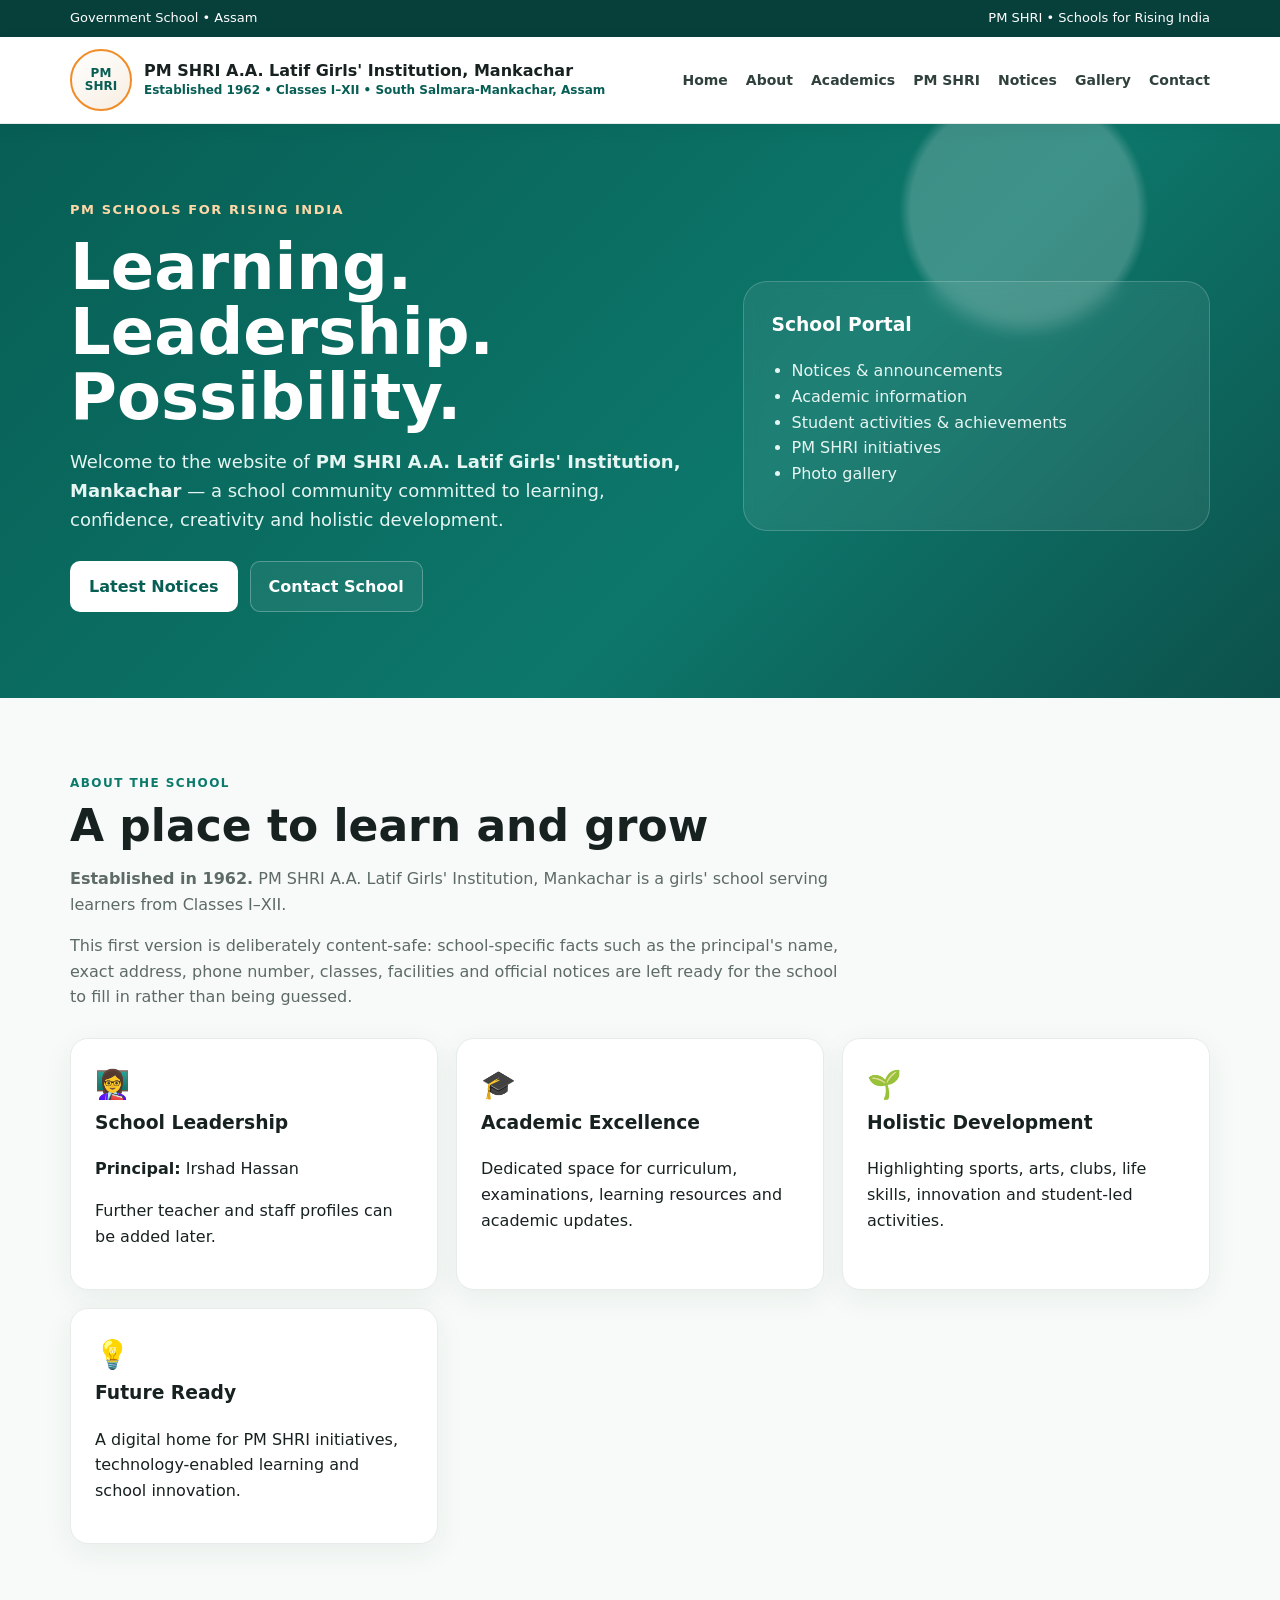
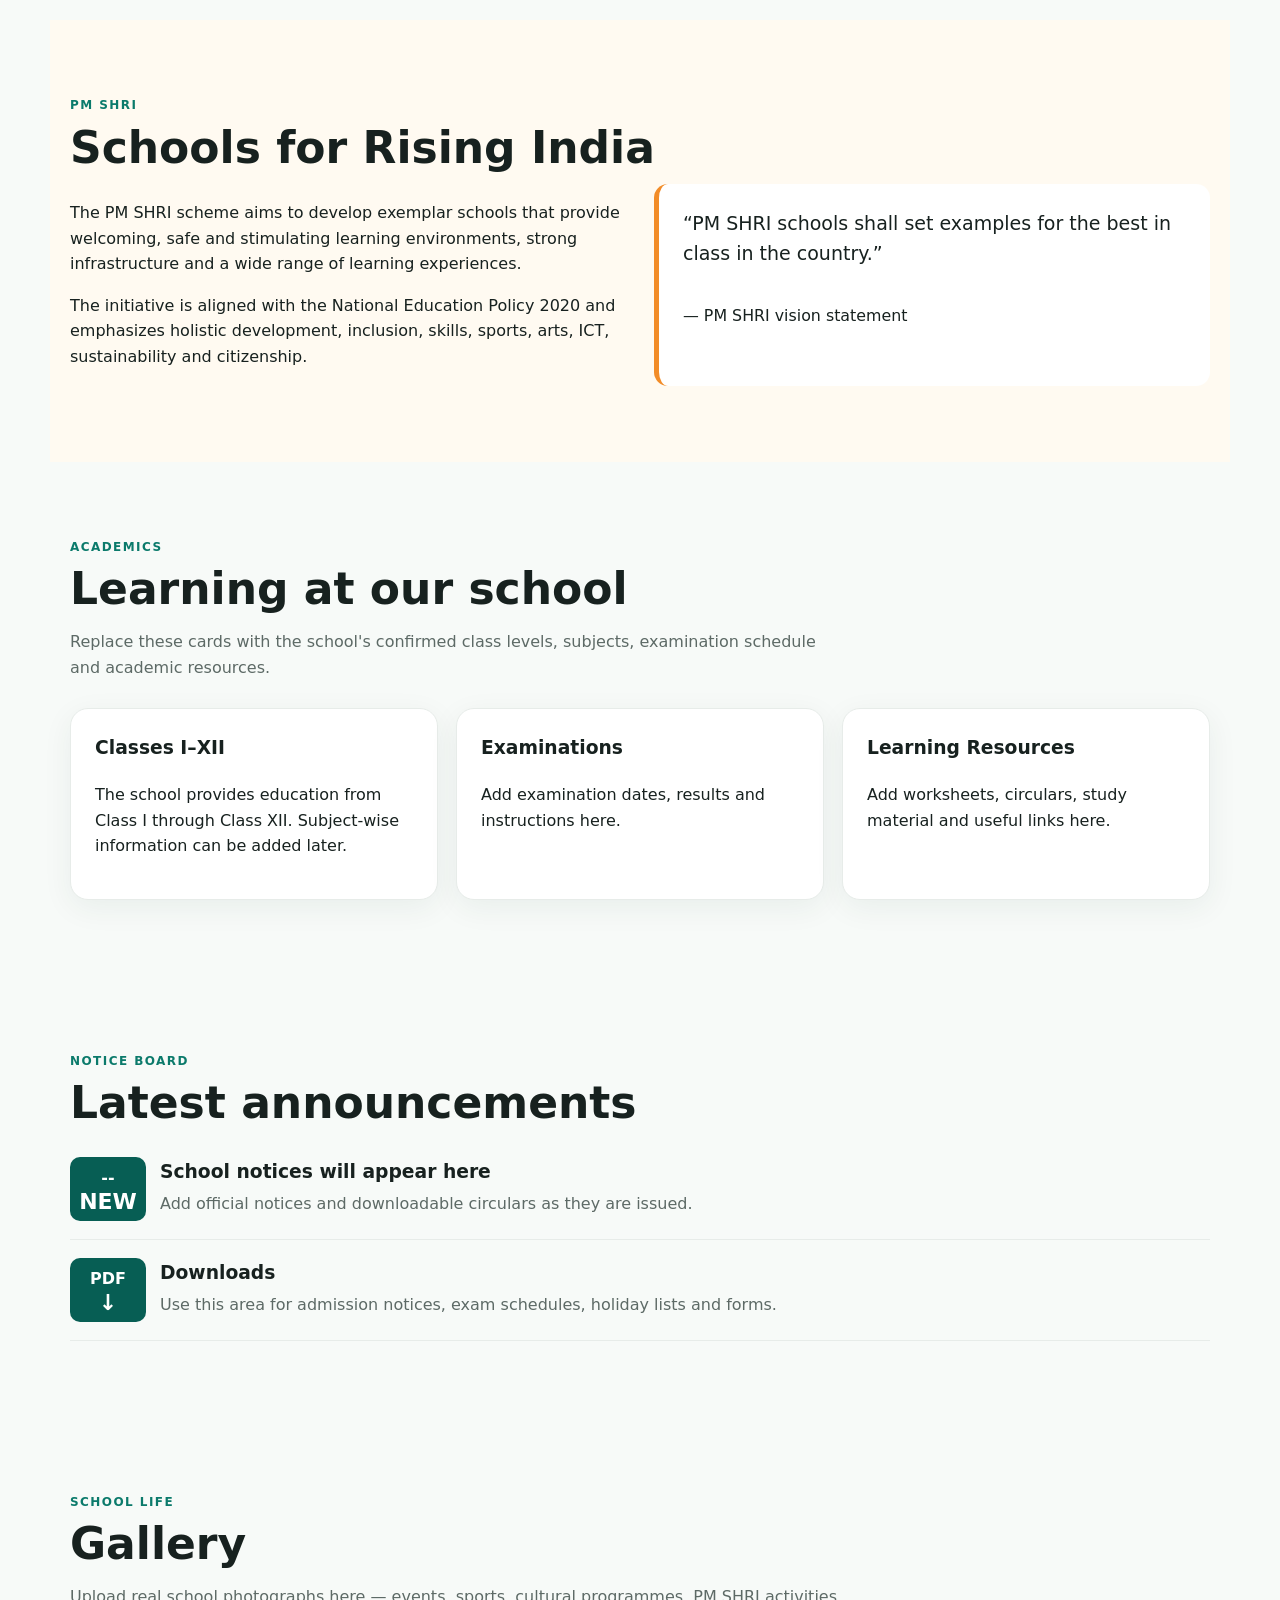
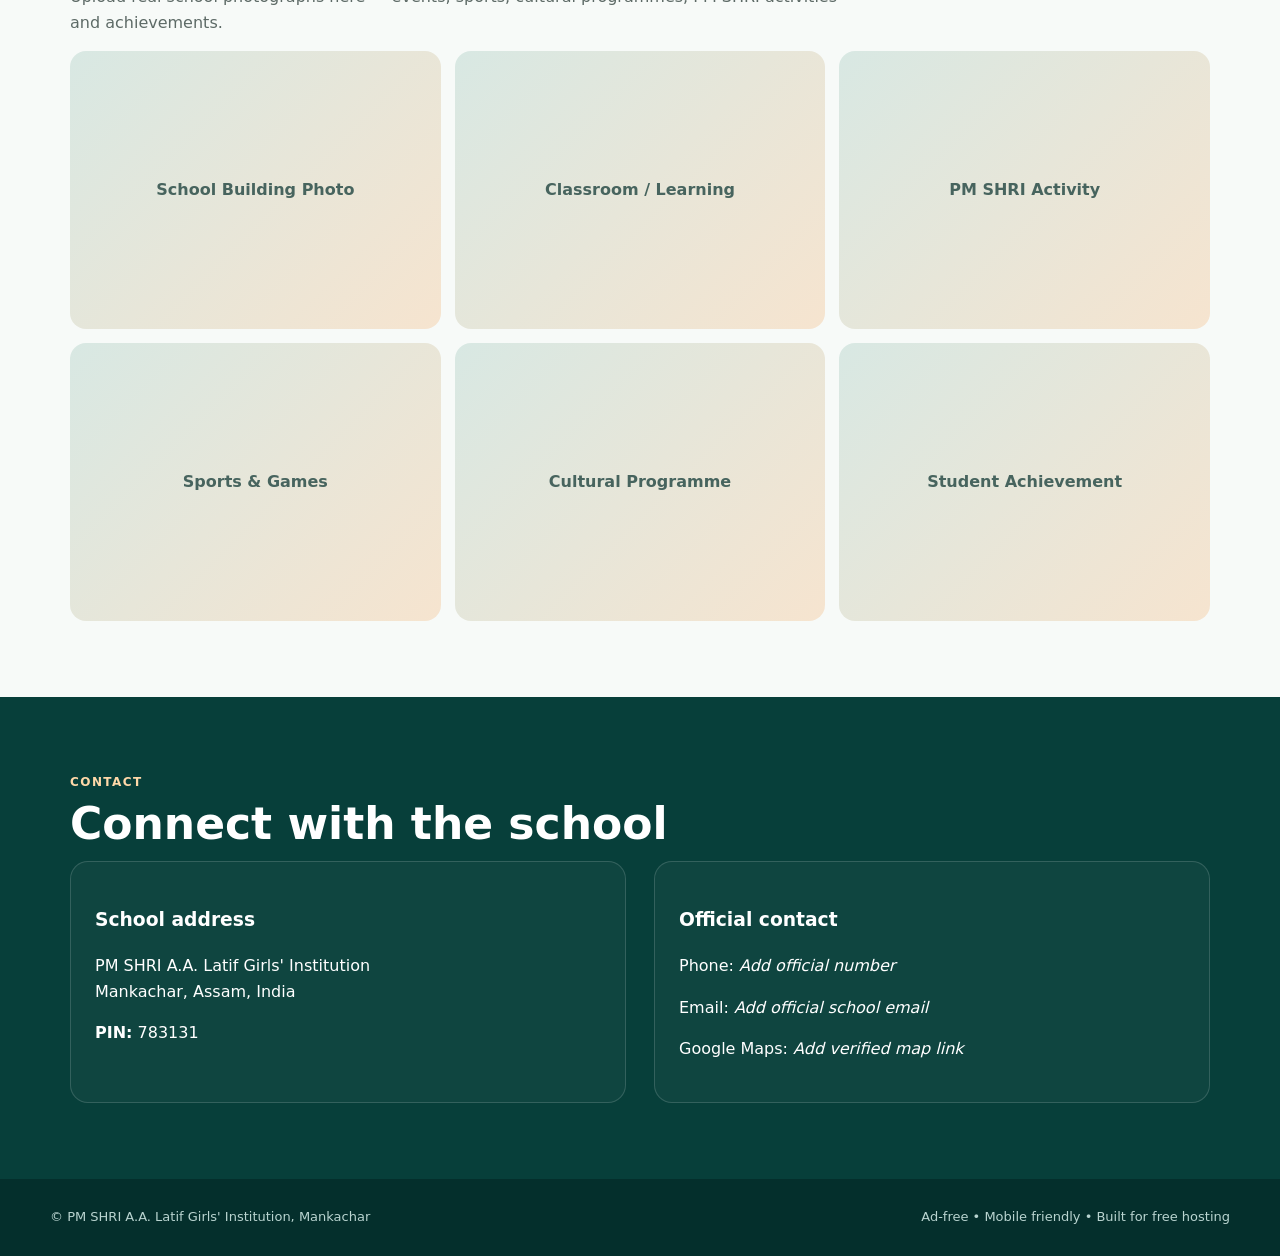
==== index.html @ 4c13cbf2 "Add files via upload" ====
<!doctype html>
<html lang="en">
<head>
<meta charset="utf-8">
<meta name="viewport" content="width=device-width,initial-scale=1">
<meta name="theme-color" content="#0b5e55">
<title>PM SHRI A.A. Latif Girls' Institution, Mankachar</title>
<meta name="description" content="Official school website of PM SHRI A.A. Latif Girls' Institution, Mankachar, Assam.">
<style>
:root{--green:#075e54;--green2:#0b7a6b;--saffron:#f28c28;--cream:#fffaf1;--ink:#17211f;--muted:#5d6a66;--white:#fff;--line:#e7ece9}
*{box-sizing:border-box}html{scroll-behavior:smooth}body{margin:0;font-family:Inter,system-ui,-apple-system,Segoe UI,Roboto,Arial,sans-serif;color:var(--ink);background:#f7faf8;line-height:1.6}
a{color:inherit;text-decoration:none}.top{background:#073f3a;color:#fff;font-size:13px}.topin{max-width:1180px;margin:auto;padding:8px 20px;display:flex;justify-content:space-between;gap:12px;flex-wrap:wrap}
header{background:#fff;position:sticky;top:0;z-index:20;border-bottom:1px solid var(--line);box-shadow:0 4px 18px #0000000a}
.nav{max-width:1180px;margin:auto;padding:12px 20px;display:flex;align-items:center;justify-content:space-between;gap:18px}
.brand{display:flex;align-items:center;gap:12px}.pm{width:62px;height:62px;border-radius:50%;display:grid;place-items:center;background:linear-gradient(145deg,#fff,#f7eee2);border:2px solid var(--saffron);color:var(--green);font-weight:900;font-size:12px;line-height:1.05;text-align:center}.name{font-weight:800;line-height:1.15}.name small{display:block;color:var(--green);font-size:12px;margin-top:4px}
nav{display:flex;gap:18px;font-size:14px;font-weight:700;color:#30413d}nav a:hover{color:var(--green)}
.menu{display:none;border:0;background:none;font-size:25px}
.hero{background:radial-gradient(circle at 80% 15%,#ffffff33 0 10%,transparent 11%),linear-gradient(135deg,#075e54,#0d776b 60%,#0c514b);color:#fff;overflow:hidden}
.hero .inner{max-width:1180px;margin:auto;padding:76px 20px 86px;display:grid;grid-template-columns:1.15fr .85fr;gap:40px;align-items:center}
.kicker{letter-spacing:.12em;text-transform:uppercase;font-size:13px;font-weight:800;color:#ffd8a8}.hero h1{font-size:clamp(38px,5vw,68px);line-height:1.02;margin:14px 0}.hero p{font-size:18px;color:#e5f5f1;max-width:700px}.buttons{display:flex;gap:12px;flex-wrap:wrap;margin-top:26px}.btn{padding:12px 18px;border-radius:10px;font-weight:800;border:1px solid #ffffff44}.primary{background:#fff;color:var(--green)}.secondary{color:#fff;background:#ffffff10}
.hero-card{background:#ffffff12;border:1px solid #ffffff2e;border-radius:24px;padding:28px;backdrop-filter:blur(8px)}.hero-card h3{margin-top:0}.hero-card ul{padding-left:20px;color:#e7f5f2}
.section{max-width:1180px;margin:auto;padding:76px 20px}.eyebrow{color:var(--green2);font-weight:900;text-transform:uppercase;letter-spacing:.12em;font-size:12px}.section h2{font-size:clamp(30px,4vw,44px);line-height:1.1;margin:8px 0 12px}.lead{color:var(--muted);max-width:780px}
.cards{display:grid;grid-template-columns:repeat(3,1fr);gap:18px;margin-top:28px}.card{background:#fff;border:1px solid var(--line);border-radius:18px;padding:24px;box-shadow:0 8px 30px #163c3510}.card h3{margin-top:0}.icon{font-size:28px}
.pmshri{background:var(--cream)}.split{display:grid;grid-template-columns:1fr 1fr;gap:28px;align-items:stretch}.quote{background:#fff;border-left:5px solid var(--saffron);padding:24px;border-radius:14px;font-size:19px}
.notice{display:flex;gap:14px;align-items:flex-start;padding:18px 0;border-bottom:1px solid var(--line)}.date{min-width:76px;text-align:center;background:var(--green);color:#fff;border-radius:10px;padding:8px;font-weight:800}.date b{display:block;font-size:22px;line-height:1}.notice h3{margin:0 0 4px}.notice p{margin:0;color:var(--muted)}
.gallery{display:grid;grid-template-columns:repeat(3,1fr);gap:14px}.photo{aspect-ratio:4/3;border-radius:16px;background:linear-gradient(135deg,#d8e8e3,#f6e4cf);display:grid;place-items:center;color:#47645e;font-weight:800;text-align:center;padding:20px}
.contact{background:#073f3a;color:#fff}.contact .lead{color:#d8ebe7}.contact-grid{display:grid;grid-template-columns:1fr 1fr;gap:28px}.contact-card{border:1px solid #ffffff26;background:#ffffff09;border-radius:18px;padding:24px}
footer{background:#042f2c;color:#b9d4d0;padding:28px 20px;font-size:13px}.foot{max-width:1180px;margin:auto;display:flex;justify-content:space-between;gap:15px;flex-wrap:wrap}
@media(max-width:850px){nav{display:none}.menu{display:block}.hero .inner,.split,.contact-grid{grid-template-columns:1fr}.cards,.gallery{grid-template-columns:1fr 1fr}.hero .inner{padding-top:55px}}
@media(max-width:520px){.cards,.gallery{grid-template-columns:1fr}.name{font-size:14px}.name small{font-size:10px}.pm{width:52px;height:52px}.topin{font-size:11px}}
</style>
</head>
<body>
<div class="top"><div class="topin"><span>Government School • Assam</span><span>PM SHRI • Schools for Rising India</span></div></div>
<header><div class="nav">
  <a class="brand" href="#home">
    <div class="pm" aria-label="PM SHRI">PM<br>SHRI</div>
    <div class="name">PM SHRI A.A. Latif Girls' Institution, Mankachar<small>Established 1962 • Classes I–XII • South Salmara-Mankachar, Assam</small></div>
  </a>
  <button class="menu" onclick="toggleNav()" aria-label="Menu">☰</button>
  <nav id="nav"><a href="#home">Home</a><a href="#about">About</a><a href="#academics">Academics</a><a href="#pmshri">PM SHRI</a><a href="#notices">Notices</a><a href="#gallery">Gallery</a><a href="#contact">Contact</a></nav>
</div></header>

<main id="home">
<section class="hero"><div class="inner">
  <div>
    <div class="kicker">PM SCHOOLS FOR RISING INDIA</div>
    <h1>Learning. Leadership. Possibility.</h1>
    <p>Welcome to the website of <strong>PM SHRI A.A. Latif Girls' Institution, Mankachar</strong> — a school community committed to learning, confidence, creativity and holistic development.</p>
    <div class="buttons"><a class="btn primary" href="#notices">Latest Notices</a><a class="btn secondary" href="#contact">Contact School</a></div>
  </div>
  <aside class="hero-card"><h3>School Portal</h3><ul><li>Notices & announcements</li><li>Academic information</li><li>Student activities & achievements</li><li>PM SHRI initiatives</li><li>Photo gallery</li></ul></aside>
</div></section>

<section class="section" id="about">
  <div class="eyebrow">About the school</div><h2>A place to learn and grow</h2>
  <p class="lead"><strong>Established in 1962.</strong> PM SHRI A.A. Latif Girls' Institution, Mankachar is a girls' school serving learners from Classes I–XII.</p><p class="lead">This first version is deliberately content-safe: school-specific facts such as the principal's name, exact address, phone number, classes, facilities and official notices are left ready for the school to fill in rather than being guessed.</p>
  <div class="cards">
    <article class="card"><div class="icon">👩‍🏫</div><h3>School Leadership</h3><p><strong>Principal:</strong> Irshad Hassan</p><p>Further teacher and staff profiles can be added later.</p></article>
    <article class="card"><div class="icon">🎓</div><h3>Academic Excellence</h3><p>Dedicated space for curriculum, examinations, learning resources and academic updates.</p></article>
    <article class="card"><div class="icon">🌱</div><h3>Holistic Development</h3><p>Highlighting sports, arts, clubs, life skills, innovation and student-led activities.</p></article>
    <article class="card"><div class="icon">💡</div><h3>Future Ready</h3><p>A digital home for PM SHRI initiatives, technology-enabled learning and school innovation.</p></article>
  </div>
</section>

<section class="section pmshri" id="pmshri">
  <div class="eyebrow">PM SHRI</div><h2>Schools for Rising India</h2>
  <div class="split">
    <div>
      <p>The PM SHRI scheme aims to develop exemplar schools that provide welcoming, safe and stimulating learning environments, strong infrastructure and a wide range of learning experiences.</p>
      <p>The initiative is aligned with the National Education Policy 2020 and emphasizes holistic development, inclusion, skills, sports, arts, ICT, sustainability and citizenship.</p>
    </div>
    <div class="quote">“PM SHRI schools shall set examples for the best in class in the country.”<br><br><small>— PM SHRI vision statement</small></div>
  </div>
</section>

<section class="section" id="academics">
  <div class="eyebrow">Academics</div><h2>Learning at our school</h2>
  <p class="lead">Replace these cards with the school's confirmed class levels, subjects, examination schedule and academic resources.</p>
  <div class="cards">
    <article class="card"><h3>Classes I–XII</h3><p>The school provides education from Class I through Class XII. Subject-wise information can be added later.</p></article>
    <article class="card"><h3>Examinations</h3><p>Add examination dates, results and instructions here.</p></article>
    <article class="card"><h3>Learning Resources</h3><p>Add worksheets, circulars, study material and useful links here.</p></article>
  </div>
</section>

<section class="section" id="notices">
  <div class="eyebrow">Notice board</div><h2>Latest announcements</h2>
  <div class="notice"><div class="date">--<b>NEW</b></div><div><h3>School notices will appear here</h3><p>Add official notices and downloadable circulars as they are issued.</p></div></div>
  <div class="notice"><div class="date">PDF<b>↓</b></div><div><h3>Downloads</h3><p>Use this area for admission notices, exam schedules, holiday lists and forms.</p></div></div>
</section>

<section class="section" id="gallery">
  <div class="eyebrow">School life</div><h2>Gallery</h2>
  <p class="lead">Upload real school photographs here — events, sports, cultural programmes, PM SHRI activities and achievements.</p>
  <div class="gallery"><div class="photo">School Building Photo</div><div class="photo">Classroom / Learning</div><div class="photo">PM SHRI Activity</div><div class="photo">Sports & Games</div><div class="photo">Cultural Programme</div><div class="photo">Student Achievement</div></div>
</section>

<section class="contact" id="contact"><div class="section">
  <div class="eyebrow" style="color:#ffd8a8">Contact</div><h2>Connect with the school</h2>
  <div class="contact-grid">
    <div class="contact-card"><h3>School address</h3><p>PM SHRI A.A. Latif Girls' Institution<br>Mankachar, Assam, India</p><p><strong>PIN:</strong> 783131</p></div>
    <div class="contact-card"><h3>Official contact</h3><p>Phone: <em>Add official number</em></p><p>Email: <em>Add official school email</em></p><p>Google Maps: <em>Add verified map link</em></p></div>
  </div>
</div></section>
</main>

<footer><div class="foot"><span>© PM SHRI A.A. Latif Girls' Institution, Mankachar</span><span>Ad-free • Mobile friendly • Built for free hosting</span></div></footer>
<script>
function toggleNav(){const n=document.getElementById('nav');n.style.display=n.style.display==='flex'?'none':'flex';n.style.flexDirection='column';n.style.position='absolute';n.style.right='20px';n.style.top='78px';n.style.background='#fff';n.style.padding='16px';n.style.borderRadius='12px';n.style.boxShadow='0 12px 30px #0002'}
</script>
</body></html>
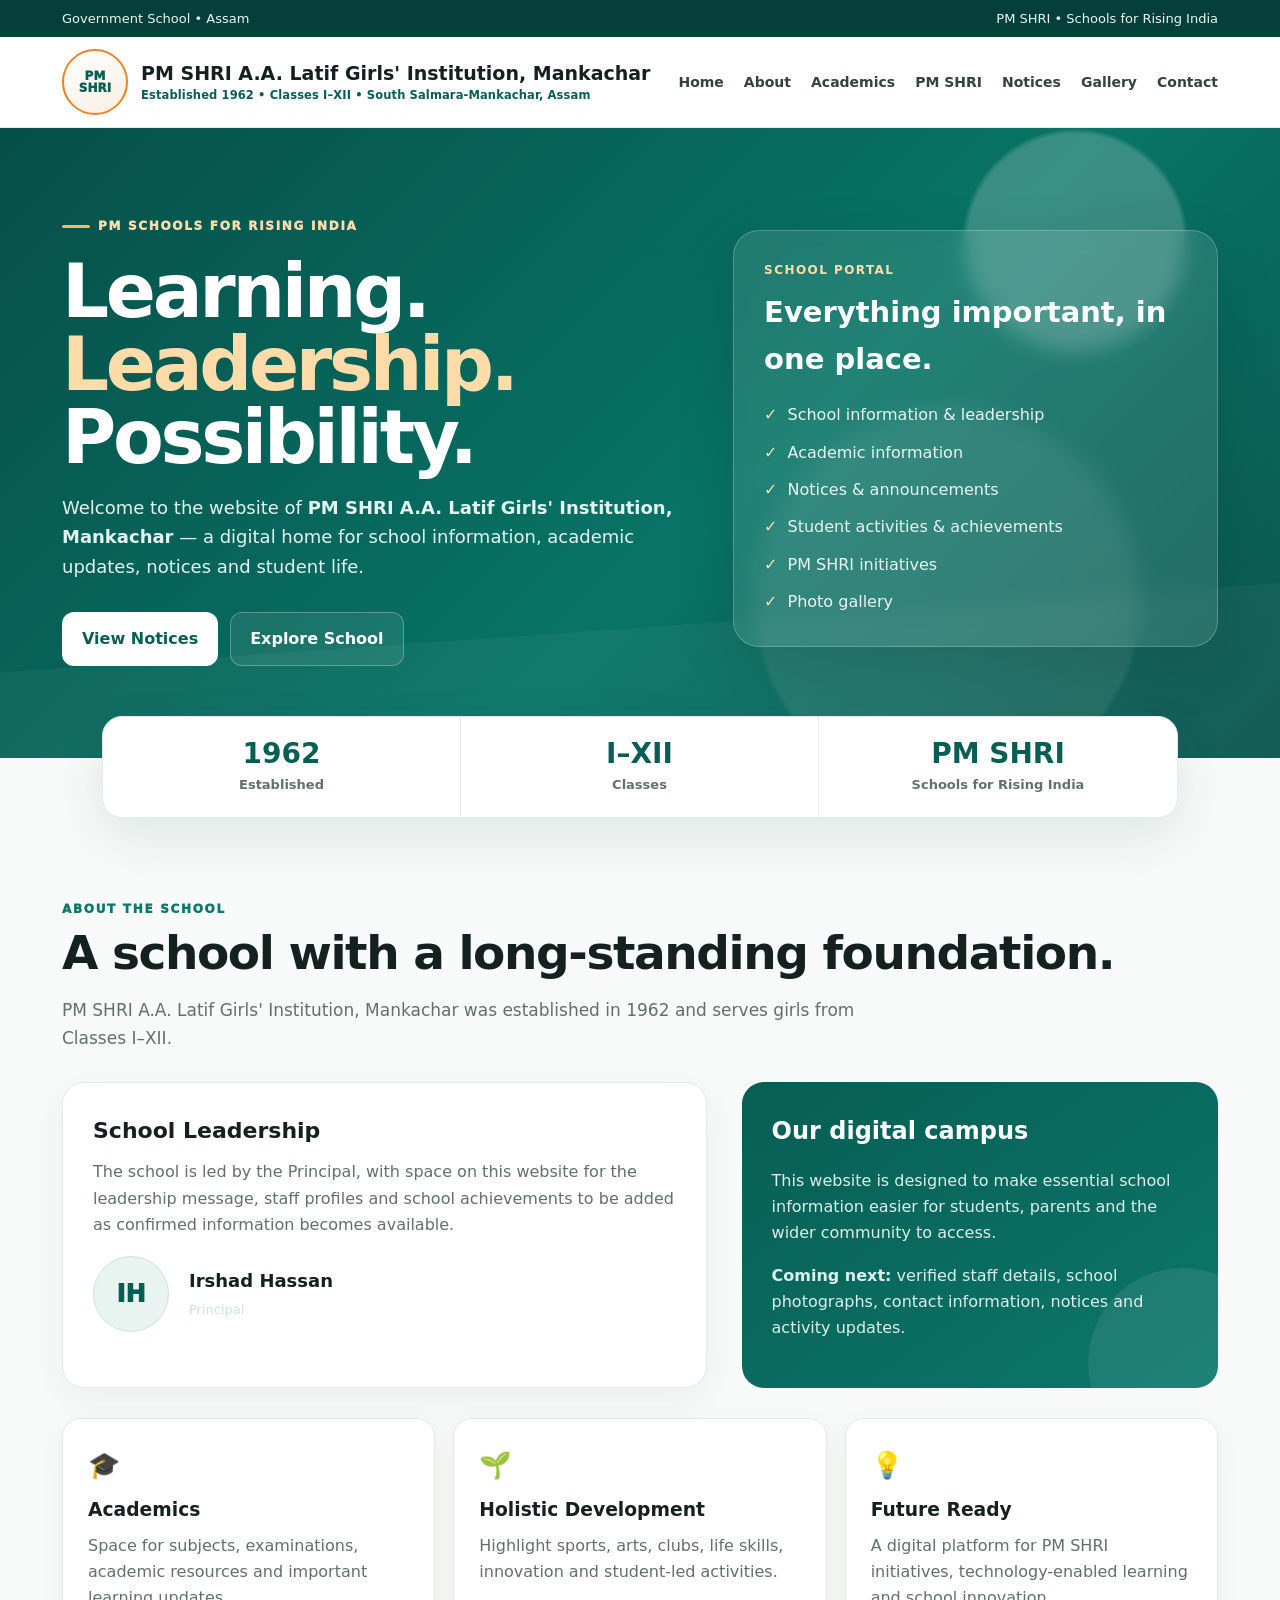
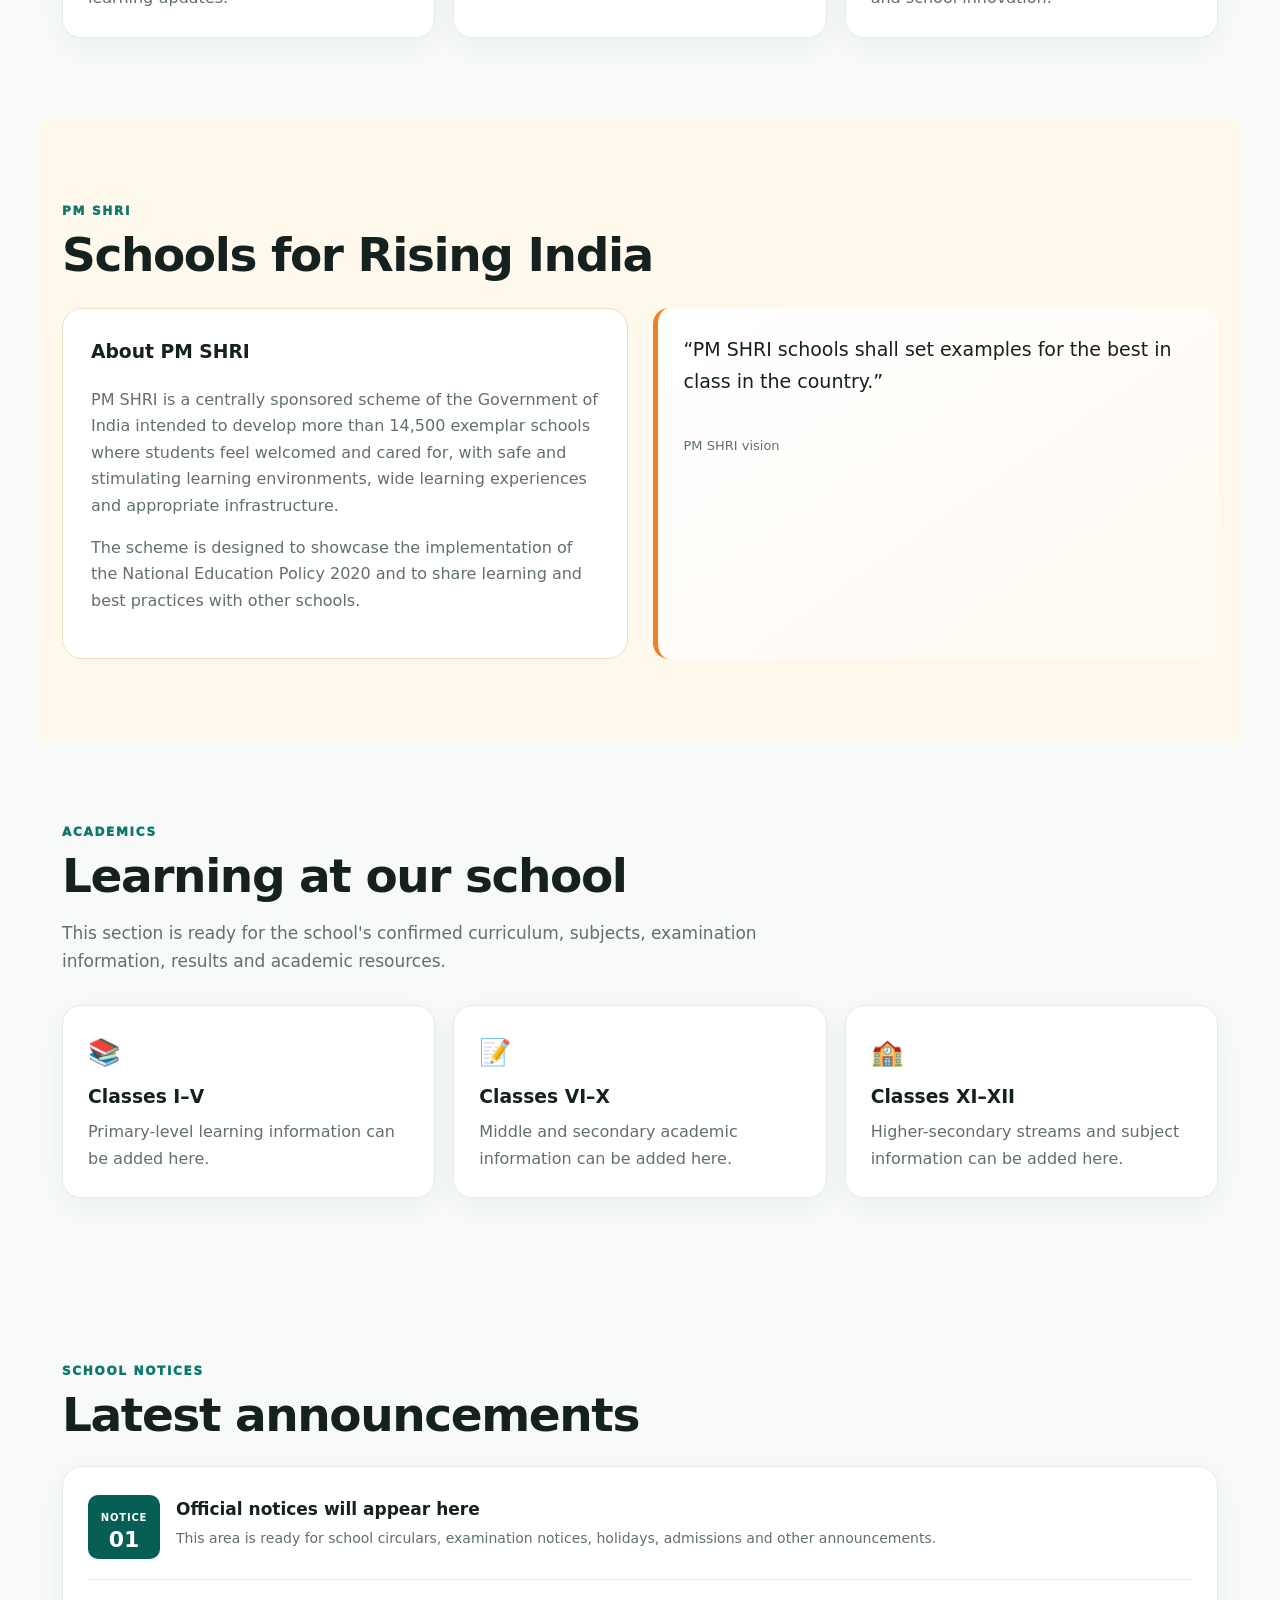
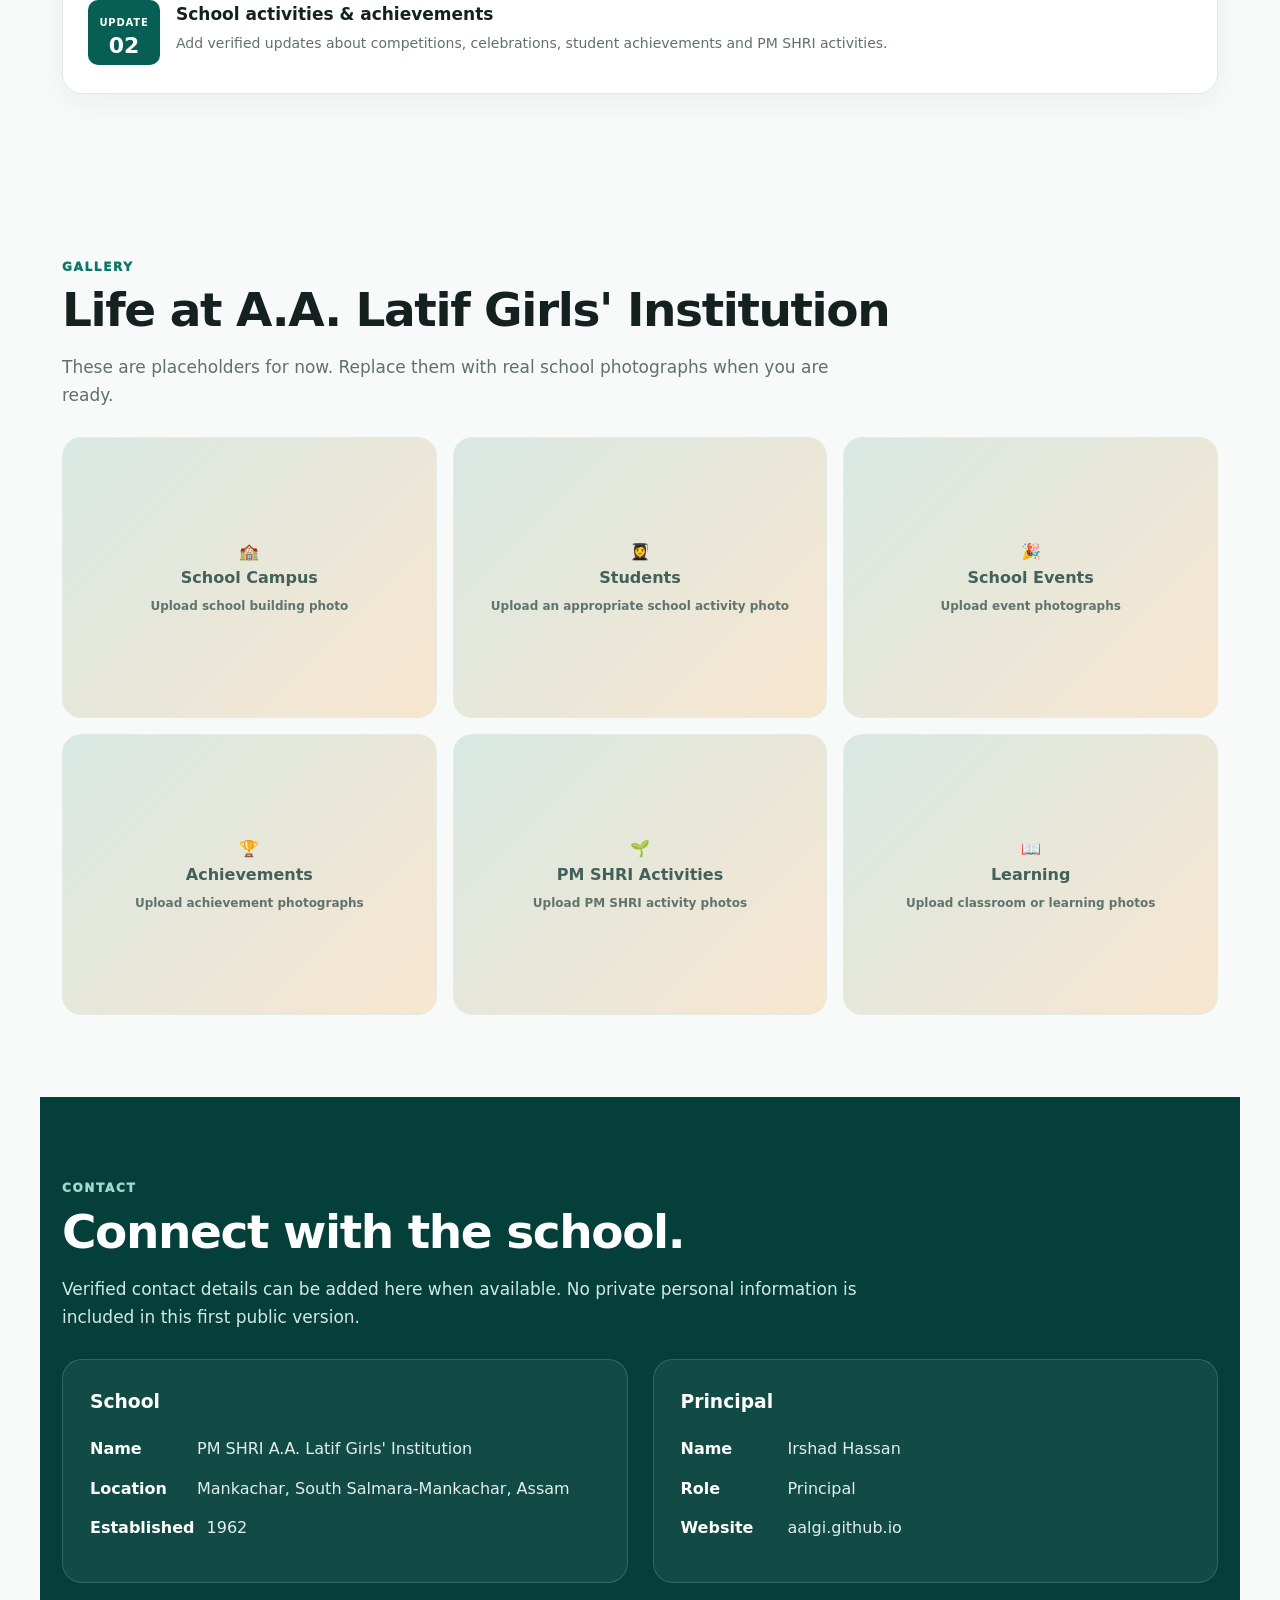
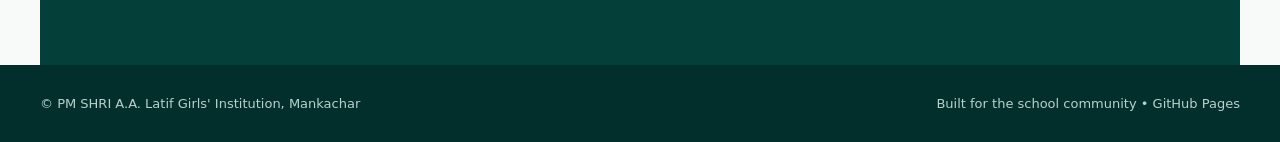
==== commit 1a3ac60c: "Add files via upload" ====
--- a/index.html
+++ b/index.html
@@ -3,110 +3,293 @@
 <head>
 <meta charset="utf-8">
 <meta name="viewport" content="width=device-width,initial-scale=1">
-<meta name="theme-color" content="#0b5e55">
+<meta name="theme-color" content="#075e54">
 <title>PM SHRI A.A. Latif Girls' Institution, Mankachar</title>
-<meta name="description" content="Official school website of PM SHRI A.A. Latif Girls' Institution, Mankachar, Assam.">
+<meta name="description" content="PM SHRI A.A. Latif Girls' Institution, Mankachar, Assam — school information, academics, notices, gallery and PM SHRI initiatives.">
 <style>
-:root{--green:#075e54;--green2:#0b7a6b;--saffron:#f28c28;--cream:#fffaf1;--ink:#17211f;--muted:#5d6a66;--white:#fff;--line:#e7ece9}
-*{box-sizing:border-box}html{scroll-behavior:smooth}body{margin:0;font-family:Inter,system-ui,-apple-system,Segoe UI,Roboto,Arial,sans-serif;color:var(--ink);background:#f7faf8;line-height:1.6}
-a{color:inherit;text-decoration:none}.top{background:#073f3a;color:#fff;font-size:13px}.topin{max-width:1180px;margin:auto;padding:8px 20px;display:flex;justify-content:space-between;gap:12px;flex-wrap:wrap}
-header{background:#fff;position:sticky;top:0;z-index:20;border-bottom:1px solid var(--line);box-shadow:0 4px 18px #0000000a}
-.nav{max-width:1180px;margin:auto;padding:12px 20px;display:flex;align-items:center;justify-content:space-between;gap:18px}
-.brand{display:flex;align-items:center;gap:12px}.pm{width:62px;height:62px;border-radius:50%;display:grid;place-items:center;background:linear-gradient(145deg,#fff,#f7eee2);border:2px solid var(--saffron);color:var(--green);font-weight:900;font-size:12px;line-height:1.05;text-align:center}.name{font-weight:800;line-height:1.15}.name small{display:block;color:var(--green);font-size:12px;margin-top:4px}
-nav{display:flex;gap:18px;font-size:14px;font-weight:700;color:#30413d}nav a:hover{color:var(--green)}
-.menu{display:none;border:0;background:none;font-size:25px}
-.hero{background:radial-gradient(circle at 80% 15%,#ffffff33 0 10%,transparent 11%),linear-gradient(135deg,#075e54,#0d776b 60%,#0c514b);color:#fff;overflow:hidden}
-.hero .inner{max-width:1180px;margin:auto;padding:76px 20px 86px;display:grid;grid-template-columns:1.15fr .85fr;gap:40px;align-items:center}
-.kicker{letter-spacing:.12em;text-transform:uppercase;font-size:13px;font-weight:800;color:#ffd8a8}.hero h1{font-size:clamp(38px,5vw,68px);line-height:1.02;margin:14px 0}.hero p{font-size:18px;color:#e5f5f1;max-width:700px}.buttons{display:flex;gap:12px;flex-wrap:wrap;margin-top:26px}.btn{padding:12px 18px;border-radius:10px;font-weight:800;border:1px solid #ffffff44}.primary{background:#fff;color:var(--green)}.secondary{color:#fff;background:#ffffff10}
-.hero-card{background:#ffffff12;border:1px solid #ffffff2e;border-radius:24px;padding:28px;backdrop-filter:blur(8px)}.hero-card h3{margin-top:0}.hero-card ul{padding-left:20px;color:#e7f5f2}
-.section{max-width:1180px;margin:auto;padding:76px 20px}.eyebrow{color:var(--green2);font-weight:900;text-transform:uppercase;letter-spacing:.12em;font-size:12px}.section h2{font-size:clamp(30px,4vw,44px);line-height:1.1;margin:8px 0 12px}.lead{color:var(--muted);max-width:780px}
-.cards{display:grid;grid-template-columns:repeat(3,1fr);gap:18px;margin-top:28px}.card{background:#fff;border:1px solid var(--line);border-radius:18px;padding:24px;box-shadow:0 8px 30px #163c3510}.card h3{margin-top:0}.icon{font-size:28px}
-.pmshri{background:var(--cream)}.split{display:grid;grid-template-columns:1fr 1fr;gap:28px;align-items:stretch}.quote{background:#fff;border-left:5px solid var(--saffron);padding:24px;border-radius:14px;font-size:19px}
-.notice{display:flex;gap:14px;align-items:flex-start;padding:18px 0;border-bottom:1px solid var(--line)}.date{min-width:76px;text-align:center;background:var(--green);color:#fff;border-radius:10px;padding:8px;font-weight:800}.date b{display:block;font-size:22px;line-height:1}.notice h3{margin:0 0 4px}.notice p{margin:0;color:var(--muted)}
-.gallery{display:grid;grid-template-columns:repeat(3,1fr);gap:14px}.photo{aspect-ratio:4/3;border-radius:16px;background:linear-gradient(135deg,#d8e8e3,#f6e4cf);display:grid;place-items:center;color:#47645e;font-weight:800;text-align:center;padding:20px}
-.contact{background:#073f3a;color:#fff}.contact .lead{color:#d8ebe7}.contact-grid{display:grid;grid-template-columns:1fr 1fr;gap:28px}.contact-card{border:1px solid #ffffff26;background:#ffffff09;border-radius:18px;padding:24px}
-footer{background:#042f2c;color:#b9d4d0;padding:28px 20px;font-size:13px}.foot{max-width:1180px;margin:auto;display:flex;justify-content:space-between;gap:15px;flex-wrap:wrap}
-@media(max-width:850px){nav{display:none}.menu{display:block}.hero .inner,.split,.contact-grid{grid-template-columns:1fr}.cards,.gallery{grid-template-columns:1fr 1fr}.hero .inner{padding-top:55px}}
-@media(max-width:520px){.cards,.gallery{grid-template-columns:1fr}.name{font-size:14px}.name small{font-size:10px}.pm{width:52px;height:52px}.topin{font-size:11px}}
+:root{
+  --green:#075e54;--green-dark:#043f3a;--green-soft:#0d776b;
+  --saffron:#e98324;--gold:#f4b860;--cream:#fff8ed;
+  --ink:#15211e;--muted:#61706b;--line:#e4ebe7;--white:#fff;
+  --shadow:0 18px 50px rgba(10,55,48,.10)
+}
+*{box-sizing:border-box}
+html{scroll-behavior:smooth}
+body{margin:0;font-family:Inter,ui-sans-serif,system-ui,-apple-system,"Segoe UI",Roboto,Arial,sans-serif;color:var(--ink);background:#f7faf8;line-height:1.65}
+a{color:inherit;text-decoration:none}
+.topbar{background:var(--green-dark);color:#eaf6f3;font-size:13px}
+.topbar-inner{max-width:1200px;margin:auto;padding:8px 22px;display:flex;justify-content:space-between;gap:12px;flex-wrap:wrap}
+header{position:sticky;top:0;z-index:50;background:rgba(255,255,255,.96);backdrop-filter:blur(12px);border-bottom:1px solid var(--line)}
+.nav{max-width:1200px;margin:auto;padding:12px 22px;display:flex;align-items:center;justify-content:space-between;gap:22px}
+.brand{display:flex;align-items:center;gap:13px;min-width:0}
+.logo-wrap{width:66px;height:66px;flex:0 0 66px;border-radius:50%;display:grid;place-items:center;border:2px solid var(--saffron);background:linear-gradient(145deg,#fff,#f8eee1);color:var(--green);font-weight:950;text-align:center;line-height:1.02;font-size:12px}
+.brand-text{font-weight:900;font-size:19px;line-height:1.2}
+.brand-text small{display:block;margin-top:5px;color:var(--green);font-size:11.5px;font-weight:800;letter-spacing:.01em}
+nav{display:flex;align-items:center;gap:20px;font-size:14px;font-weight:800;color:#33433f}
+nav a{padding:8px 0}
+nav a:hover{color:var(--green)}
+.menu{display:none;border:0;background:transparent;font-size:27px;color:var(--green);cursor:pointer}
+.hero{position:relative;overflow:hidden;background:
+ radial-gradient(circle at 84% 18%,rgba(255,255,255,.20) 0 9%,transparent 9.5%),
+ radial-gradient(circle at 74% 75%,rgba(255,255,255,.08) 0 18%,transparent 18.5%),
+ linear-gradient(135deg,#064f48,#087467 58%,#0b554e);color:#fff}
+.hero:after{content:"";position:absolute;inset:auto -10% -150px;height:280px;background:rgba(255,255,255,.04);transform:rotate(-4deg)}
+.hero-inner{position:relative;z-index:1;max-width:1200px;margin:auto;padding:82px 22px 92px;display:grid;grid-template-columns:1.12fr .88fr;gap:54px;align-items:center}
+.kicker{display:inline-flex;align-items:center;gap:8px;color:#ffdcae;font-size:12px;font-weight:950;letter-spacing:.14em;text-transform:uppercase}
+.kicker:before{content:"";width:28px;height:3px;background:var(--gold);border-radius:9px}
+.hero h1{font-size:clamp(42px,5.8vw,74px);line-height:.99;letter-spacing:-.045em;margin:18px 0}
+.hero h1 span{color:#ffdba9}
+.hero p{font-size:18px;max-width:700px;color:#e3f4f0;margin:0}
+.actions{display:flex;gap:12px;flex-wrap:wrap;margin-top:30px}
+.btn{display:inline-flex;align-items:center;justify-content:center;padding:13px 19px;border-radius:12px;font-weight:900;border:1px solid rgba(255,255,255,.28);transition:.2s}
+.btn:hover{transform:translateY(-2px)}
+.btn-primary{background:#fff;color:var(--green)}
+.btn-outline{background:rgba(255,255,255,.08);color:#fff}
+.hero-panel{border:1px solid rgba(255,255,255,.22);background:rgba(255,255,255,.10);border-radius:26px;padding:30px;box-shadow:0 20px 60px rgba(0,0,0,.12);backdrop-filter:blur(10px)}
+.hero-panel .mini{font-size:12px;letter-spacing:.12em;text-transform:uppercase;color:#ffdcae;font-weight:900}
+.hero-panel h2{font-size:29px;margin:8px 0 18px}
+.quick-list{list-style:none;padding:0;margin:0;display:grid;gap:11px}
+.quick-list li{display:flex;gap:10px;align-items:flex-start;color:#e8f5f2}
+.quick-list li:before{content:"✓";color:#ffdcae;font-weight:900}
+.stats{max-width:1120px;margin:-42px auto 0;position:relative;z-index:5;padding:0 22px}
+.stat-grid{background:#fff;border:1px solid var(--line);border-radius:20px;box-shadow:var(--shadow);display:grid;grid-template-columns:repeat(3,1fr);overflow:hidden}
+.stat{padding:22px 25px;text-align:center;border-right:1px solid var(--line)}
+.stat:last-child{border-right:0}
+.stat b{display:block;font-size:28px;color:var(--green);line-height:1.1}
+.stat span{display:block;color:var(--muted);font-size:13px;font-weight:750;margin-top:4px}
+.section{max-width:1200px;margin:auto;padding:82px 22px}
+.eyebrow{color:var(--green-soft);font-size:12px;font-weight:950;letter-spacing:.14em;text-transform:uppercase}
+.section h2{font-size:clamp(31px,4vw,47px);line-height:1.08;letter-spacing:-.03em;margin:8px 0 13px}
+.lead{max-width:800px;color:var(--muted);font-size:17px}
+.intro-grid{display:grid;grid-template-columns:1.15fr .85fr;gap:35px;align-items:stretch;margin-top:30px}
+.feature{background:#fff;border:1px solid var(--line);border-radius:22px;padding:30px;box-shadow:0 10px 34px rgba(15,54,47,.06)}
+.feature h3{margin:0 0 10px;font-size:22px}
+.feature p{color:var(--muted);margin:0 0 12px}
+.highlight{background:linear-gradient(145deg,#075e54,#0d776b);color:#fff;border-radius:22px;padding:30px;position:relative;overflow:hidden}
+.highlight:after{content:"";position:absolute;width:190px;height:190px;border-radius:50%;background:rgba(255,255,255,.08);right:-60px;bottom:-70px}
+.highlight h3{margin:0 0 12px;font-size:24px}
+.highlight p{color:#dcefeb}
+.principal{display:flex;gap:20px;align-items:center;margin-top:18px}
+.avatar{width:76px;height:76px;border-radius:50%;display:grid;place-items:center;background:#e9f3f0;color:var(--green);font-size:24px;font-weight:950;border:1px solid #cfe3dd}
+.principal b{display:block;font-size:18px}.principal span{color:#cce3de;font-size:13px}
+.cards{display:grid;grid-template-columns:repeat(3,1fr);gap:18px;margin-top:30px}
+.card{background:#fff;border:1px solid var(--line);border-radius:19px;padding:25px;box-shadow:0 8px 30px rgba(15,54,47,.05)}
+.card .icon{font-size:26px}.card h3{margin:8px 0 7px}.card p{color:var(--muted);margin:0}
+.pmshri{background:var(--cream)}
+.split{display:grid;grid-template-columns:1fr 1fr;gap:25px;margin-top:28px}
+.pm-box{background:#fff;border:1px solid #f0dfc7;border-radius:20px;padding:28px}
+.pm-box h3{margin-top:0}.pm-box p{color:var(--muted)}
+.quote{background:linear-gradient(145deg,#fff,#fffaf2);border-left:5px solid var(--saffron);border-radius:16px;padding:26px;font-size:19px}
+.quote small{font-size:13px;color:var(--muted)}
+.notice-wrap{margin-top:25px;background:#fff;border:1px solid var(--line);border-radius:20px;padding:8px 25px;box-shadow:0 8px 30px rgba(15,54,47,.05)}
+.notice{display:flex;gap:16px;align-items:flex-start;padding:20px 0;border-bottom:1px solid var(--line)}
+.notice:last-child{border-bottom:0}
+.date{min-width:72px;background:var(--green);color:#fff;border-radius:10px;text-align:center;padding:8px;font-weight:900}
+.date b{display:block;font-size:22px;line-height:1}.date small{font-size:10px;letter-spacing:.08em}
+.notice h3{margin:0 0 4px;font-size:17px}.notice p{margin:0;color:var(--muted);font-size:14px}
+.gallery{display:grid;grid-template-columns:repeat(3,1fr);gap:16px;margin-top:28px}
+.photo{aspect-ratio:4/3;border-radius:19px;border:1px solid var(--line);background:
+ linear-gradient(135deg,#d8e8e3,#f8e6cf);display:flex;flex-direction:column;align-items:center;justify-content:center;text-align:center;color:#42615a;padding:20px;font-weight:850;overflow:hidden}
+.photo span{display:block;font-size:12px;font-weight:700;color:#5f746e;margin-top:5px}
+.photo.tall{aspect-ratio:4/3}
+.contact{background:var(--green-dark);color:#fff}
+.contact .lead{color:#d4e8e3}
+.contact-grid{display:grid;grid-template-columns:1fr 1fr;gap:25px;margin-top:28px}
+.contact-card{border:1px solid rgba(255,255,255,.15);background:rgba(255,255,255,.06);border-radius:20px;padding:27px}
+.contact-card h3{margin-top:0}
+.contact-row{display:flex;gap:12px;margin:13px 0;color:#e0efec}.contact-row b{min-width:95px;color:#fff}
+footer{background:#022f2b;color:#b8d1cc;padding:28px 22px;font-size:13px}
+.footer-inner{max-width:1200px;margin:auto;display:flex;justify-content:space-between;gap:15px;flex-wrap:wrap}
+@media(max-width:900px){
+ nav{display:none;position:absolute;left:15px;right:15px;top:82px;background:#fff;border:1px solid var(--line);border-radius:16px;padding:12px 18px;box-shadow:var(--shadow);flex-direction:column;align-items:flex-start;gap:5px}
+ nav.open{display:flex}.menu{display:block}
+ .hero-inner,.intro-grid,.split,.contact-grid{grid-template-columns:1fr}
+ .cards{grid-template-columns:1fr 1fr}.gallery{grid-template-columns:1fr 1fr}
+ .hero-inner{padding-top:60px}
+}
+@media(max-width:560px){
+ .topbar-inner{font-size:11px}.brand-text{font-size:14px}.brand-text small{font-size:9.5px}.logo-wrap{width:52px;height:52px;flex-basis:52px;font-size:10px}
+ .hero h1{font-size:43px}.hero p{font-size:16px}.stat-grid{grid-template-columns:1fr}.stat{border-right:0;border-bottom:1px solid var(--line)}.stat:last-child{border-bottom:0}
+ .cards,.gallery{grid-template-columns:1fr}.section{padding:65px 18px}.hero-inner{padding-left:18px;padding-right:18px}
+}
 </style>
 </head>
 <body>
-<div class="top"><div class="topin"><span>Government School • Assam</span><span>PM SHRI • Schools for Rising India</span></div></div>
-<header><div class="nav">
-  <a class="brand" href="#home">
-    <div class="pm" aria-label="PM SHRI">PM<br>SHRI</div>
-    <div class="name">PM SHRI A.A. Latif Girls' Institution, Mankachar<small>Established 1962 • Classes I–XII • South Salmara-Mankachar, Assam</small></div>
-  </a>
-  <button class="menu" onclick="toggleNav()" aria-label="Menu">☰</button>
-  <nav id="nav"><a href="#home">Home</a><a href="#about">About</a><a href="#academics">Academics</a><a href="#pmshri">PM SHRI</a><a href="#notices">Notices</a><a href="#gallery">Gallery</a><a href="#contact">Contact</a></nav>
-</div></header>
+
+<div class="topbar">
+  <div class="topbar-inner">
+    <span>Government School • Assam</span>
+    <span>PM SHRI • Schools for Rising India</span>
+  </div>
+</div>
+
+<header>
+  <div class="nav">
+    <a class="brand" href="#home" aria-label="School home">
+      <div class="logo-wrap" aria-label="PM SHRI logo placeholder">PM<br>SHRI</div>
+      <div class="brand-text">
+        PM SHRI A.A. Latif Girls' Institution, Mankachar
+        <small>Established 1962 • Classes I–XII • South Salmara-Mankachar, Assam</small>
+      </div>
+    </a>
+    <button class="menu" onclick="toggleNav()" aria-label="Open navigation">☰</button>
+    <nav id="nav">
+      <a href="#home">Home</a><a href="#about">About</a><a href="#academics">Academics</a>
+      <a href="#pmshri">PM SHRI</a><a href="#notices">Notices</a><a href="#gallery">Gallery</a><a href="#contact">Contact</a>
+    </nav>
+  </div>
+</header>
 
 <main id="home">
-<section class="hero"><div class="inner">
-  <div>
-    <div class="kicker">PM SCHOOLS FOR RISING INDIA</div>
-    <h1>Learning. Leadership. Possibility.</h1>
-    <p>Welcome to the website of <strong>PM SHRI A.A. Latif Girls' Institution, Mankachar</strong> — a school community committed to learning, confidence, creativity and holistic development.</p>
-    <div class="buttons"><a class="btn primary" href="#notices">Latest Notices</a><a class="btn secondary" href="#contact">Contact School</a></div>
-  </div>
-  <aside class="hero-card"><h3>School Portal</h3><ul><li>Notices & announcements</li><li>Academic information</li><li>Student activities & achievements</li><li>PM SHRI initiatives</li><li>Photo gallery</li></ul></aside>
-</div></section>
+<section class="hero">
+  <div class="hero-inner">
+    <div>
+      <div class="kicker">PM Schools for Rising India</div>
+      <h1>Learning.<br><span>Leadership.</span><br>Possibility.</h1>
+      <p>Welcome to the website of <strong>PM SHRI A.A. Latif Girls' Institution, Mankachar</strong> — a digital home for school information, academic updates, notices and student life.</p>
+      <div class="actions">
+        <a class="btn btn-primary" href="#notices">View Notices</a>
+        <a class="btn btn-outline" href="#about">Explore School</a>
+      </div>
+    </div>
+    <aside class="hero-panel">
+      <div class="mini">School Portal</div>
+      <h2>Everything important, in one place.</h2>
+      <ul class="quick-list">
+        <li>School information & leadership</li>
+        <li>Academic information</li>
+        <li>Notices & announcements</li>
+        <li>Student activities & achievements</li>
+        <li>PM SHRI initiatives</li>
+        <li>Photo gallery</li>
+      </ul>
+    </aside>
+  </div>
+</section>
+
+<div class="stats">
+  <div class="stat-grid">
+    <div class="stat"><b>1962</b><span>Established</span></div>
+    <div class="stat"><b>I–XII</b><span>Classes</span></div>
+    <div class="stat"><b>PM SHRI</b><span>Schools for Rising India</span></div>
+  </div>
+</div>
 
 <section class="section" id="about">
-  <div class="eyebrow">About the school</div><h2>A place to learn and grow</h2>
-  <p class="lead"><strong>Established in 1962.</strong> PM SHRI A.A. Latif Girls' Institution, Mankachar is a girls' school serving learners from Classes I–XII.</p><p class="lead">This first version is deliberately content-safe: school-specific facts such as the principal's name, exact address, phone number, classes, facilities and official notices are left ready for the school to fill in rather than being guessed.</p>
+  <div class="eyebrow">About the school</div>
+  <h2>A school with a long-standing foundation.</h2>
+  <p class="lead">PM SHRI A.A. Latif Girls' Institution, Mankachar was established in 1962 and serves girls from Classes I–XII.</p>
+
+  <div class="intro-grid">
+    <article class="feature">
+      <h3>School Leadership</h3>
+      <p>The school is led by the Principal, with space on this website for the leadership message, staff profiles and school achievements to be added as confirmed information becomes available.</p>
+      <div class="principal">
+        <div class="avatar">IH</div>
+        <div><b>Irshad Hassan</b><span>Principal</span></div>
+      </div>
+    </article>
+    <article class="highlight">
+      <h3>Our digital campus</h3>
+      <p>This website is designed to make essential school information easier for students, parents and the wider community to access.</p>
+      <p><strong>Coming next:</strong> verified staff details, school photographs, contact information, notices and activity updates.</p>
+    </article>
+  </div>
+
   <div class="cards">
-    <article class="card"><div class="icon">👩‍🏫</div><h3>School Leadership</h3><p><strong>Principal:</strong> Irshad Hassan</p><p>Further teacher and staff profiles can be added later.</p></article>
-    <article class="card"><div class="icon">🎓</div><h3>Academic Excellence</h3><p>Dedicated space for curriculum, examinations, learning resources and academic updates.</p></article>
-    <article class="card"><div class="icon">🌱</div><h3>Holistic Development</h3><p>Highlighting sports, arts, clubs, life skills, innovation and student-led activities.</p></article>
-    <article class="card"><div class="icon">💡</div><h3>Future Ready</h3><p>A digital home for PM SHRI initiatives, technology-enabled learning and school innovation.</p></article>
+    <article class="card"><div class="icon">🎓</div><h3>Academics</h3><p>Space for subjects, examinations, academic resources and important learning updates.</p></article>
+    <article class="card"><div class="icon">🌱</div><h3>Holistic Development</h3><p>Highlight sports, arts, clubs, life skills, innovation and student-led activities.</p></article>
+    <article class="card"><div class="icon">💡</div><h3>Future Ready</h3><p>A digital platform for PM SHRI initiatives, technology-enabled learning and school innovation.</p></article>
   </div>
 </section>
 
 <section class="section pmshri" id="pmshri">
-  <div class="eyebrow">PM SHRI</div><h2>Schools for Rising India</h2>
+  <div class="eyebrow">PM SHRI</div>
+  <h2>Schools for Rising India</h2>
   <div class="split">
-    <div>
-      <p>The PM SHRI scheme aims to develop exemplar schools that provide welcoming, safe and stimulating learning environments, strong infrastructure and a wide range of learning experiences.</p>
-      <p>The initiative is aligned with the National Education Policy 2020 and emphasizes holistic development, inclusion, skills, sports, arts, ICT, sustainability and citizenship.</p>
-    </div>
-    <div class="quote">“PM SHRI schools shall set examples for the best in class in the country.”<br><br><small>— PM SHRI vision statement</small></div>
+    <article class="pm-box">
+      <h3>About PM SHRI</h3>
+      <p>PM SHRI is a centrally sponsored scheme of the Government of India intended to develop more than 14,500 exemplar schools where students feel welcomed and cared for, with safe and stimulating learning environments, wide learning experiences and appropriate infrastructure.</p>
+      <p>The scheme is designed to showcase the implementation of the National Education Policy 2020 and to share learning and best practices with other schools.</p>
+    </article>
+    <article class="quote">
+      “PM SHRI schools shall set examples for the best in class in the country.”
+      <br><br><small>PM SHRI vision</small>
+    </article>
   </div>
 </section>
 
 <section class="section" id="academics">
-  <div class="eyebrow">Academics</div><h2>Learning at our school</h2>
-  <p class="lead">Replace these cards with the school's confirmed class levels, subjects, examination schedule and academic resources.</p>
+  <div class="eyebrow">Academics</div>
+  <h2>Learning at our school</h2>
+  <p class="lead">This section is ready for the school's confirmed curriculum, subjects, examination information, results and academic resources.</p>
   <div class="cards">
-    <article class="card"><h3>Classes I–XII</h3><p>The school provides education from Class I through Class XII. Subject-wise information can be added later.</p></article>
-    <article class="card"><h3>Examinations</h3><p>Add examination dates, results and instructions here.</p></article>
-    <article class="card"><h3>Learning Resources</h3><p>Add worksheets, circulars, study material and useful links here.</p></article>
+    <article class="card"><div class="icon">📚</div><h3>Classes I–V</h3><p>Primary-level learning information can be added here.</p></article>
+    <article class="card"><div class="icon">📝</div><h3>Classes VI–X</h3><p>Middle and secondary academic information can be added here.</p></article>
+    <article class="card"><div class="icon">🏫</div><h3>Classes XI–XII</h3><p>Higher-secondary streams and subject information can be added here.</p></article>
   </div>
 </section>
 
 <section class="section" id="notices">
-  <div class="eyebrow">Notice board</div><h2>Latest announcements</h2>
-  <div class="notice"><div class="date">--<b>NEW</b></div><div><h3>School notices will appear here</h3><p>Add official notices and downloadable circulars as they are issued.</p></div></div>
-  <div class="notice"><div class="date">PDF<b>↓</b></div><div><h3>Downloads</h3><p>Use this area for admission notices, exam schedules, holiday lists and forms.</p></div></div>
+  <div class="eyebrow">School notices</div>
+  <h2>Latest announcements</h2>
+  <div class="notice-wrap">
+    <div class="notice">
+      <div class="date"><small>NOTICE</small><b>01</b></div>
+      <div><h3>Official notices will appear here</h3><p>This area is ready for school circulars, examination notices, holidays, admissions and other announcements.</p></div>
+    </div>
+    <div class="notice">
+      <div class="date"><small>UPDATE</small><b>02</b></div>
+      <div><h3>School activities & achievements</h3><p>Add verified updates about competitions, celebrations, student achievements and PM SHRI activities.</p></div>
+    </div>
+  </div>
 </section>
 
 <section class="section" id="gallery">
-  <div class="eyebrow">School life</div><h2>Gallery</h2>
-  <p class="lead">Upload real school photographs here — events, sports, cultural programmes, PM SHRI activities and achievements.</p>
-  <div class="gallery"><div class="photo">School Building Photo</div><div class="photo">Classroom / Learning</div><div class="photo">PM SHRI Activity</div><div class="photo">Sports & Games</div><div class="photo">Cultural Programme</div><div class="photo">Student Achievement</div></div>
-</section>
-
-<section class="contact" id="contact"><div class="section">
-  <div class="eyebrow" style="color:#ffd8a8">Contact</div><h2>Connect with the school</h2>
+  <div class="eyebrow">Gallery</div>
+  <h2>Life at A.A. Latif Girls' Institution</h2>
+  <p class="lead">These are placeholders for now. Replace them with real school photographs when you are ready.</p>
+  <div class="gallery">
+    <div class="photo">🏫<strong>School Campus</strong><span>Upload school building photo</span></div>
+    <div class="photo">👩‍🎓<strong>Students</strong><span>Upload an appropriate school activity photo</span></div>
+    <div class="photo">🎉<strong>School Events</strong><span>Upload event photographs</span></div>
+    <div class="photo">🏆<strong>Achievements</strong><span>Upload achievement photographs</span></div>
+    <div class="photo">🌱<strong>PM SHRI Activities</strong><span>Upload PM SHRI activity photos</span></div>
+    <div class="photo">📖<strong>Learning</strong><span>Upload classroom or learning photos</span></div>
+  </div>
+</section>
+
+<section class="section contact" id="contact">
+  <div class="eyebrow" style="color:#9ed9cf">Contact</div>
+  <h2>Connect with the school.</h2>
+  <p class="lead">Verified contact details can be added here when available. No private personal information is included in this first public version.</p>
   <div class="contact-grid">
-    <div class="contact-card"><h3>School address</h3><p>PM SHRI A.A. Latif Girls' Institution<br>Mankachar, Assam, India</p><p><strong>PIN:</strong> 783131</p></div>
-    <div class="contact-card"><h3>Official contact</h3><p>Phone: <em>Add official number</em></p><p>Email: <em>Add official school email</em></p><p>Google Maps: <em>Add verified map link</em></p></div>
-  </div>
-</div></section>
+    <div class="contact-card">
+      <h3>School</h3>
+      <div class="contact-row"><b>Name</b><span>PM SHRI A.A. Latif Girls' Institution</span></div>
+      <div class="contact-row"><b>Location</b><span>Mankachar, South Salmara-Mankachar, Assam</span></div>
+      <div class="contact-row"><b>Established</b><span>1962</span></div>
+    </div>
+    <div class="contact-card">
+      <h3>Principal</h3>
+      <div class="contact-row"><b>Name</b><span>Irshad Hassan</span></div>
+      <div class="contact-row"><b>Role</b><span>Principal</span></div>
+      <div class="contact-row"><b>Website</b><span>aalgi.github.io</span></div>
+    </div>
+  </div>
+</section>
 </main>
 
-<footer><div class="foot"><span>© PM SHRI A.A. Latif Girls' Institution, Mankachar</span><span>Ad-free • Mobile friendly • Built for free hosting</span></div></footer>
+<footer>
+  <div class="footer-inner">
+    <span>© PM SHRI A.A. Latif Girls' Institution, Mankachar</span>
+    <span>Built for the school community • GitHub Pages</span>
+  </div>
+</footer>
+
 <script>
-function toggleNav(){const n=document.getElementById('nav');n.style.display=n.style.display==='flex'?'none':'flex';n.style.flexDirection='column';n.style.position='absolute';n.style.right='20px';n.style.top='78px';n.style.background='#fff';n.style.padding='16px';n.style.borderRadius='12px';n.style.boxShadow='0 12px 30px #0002'}
+function toggleNav(){document.getElementById('nav').classList.toggle('open')}
+document.querySelectorAll('#nav a').forEach(a=>a.addEventListener('click',()=>document.getElementById('nav').classList.remove('open')));
 </script>
-</body></html>+</body>
+</html>
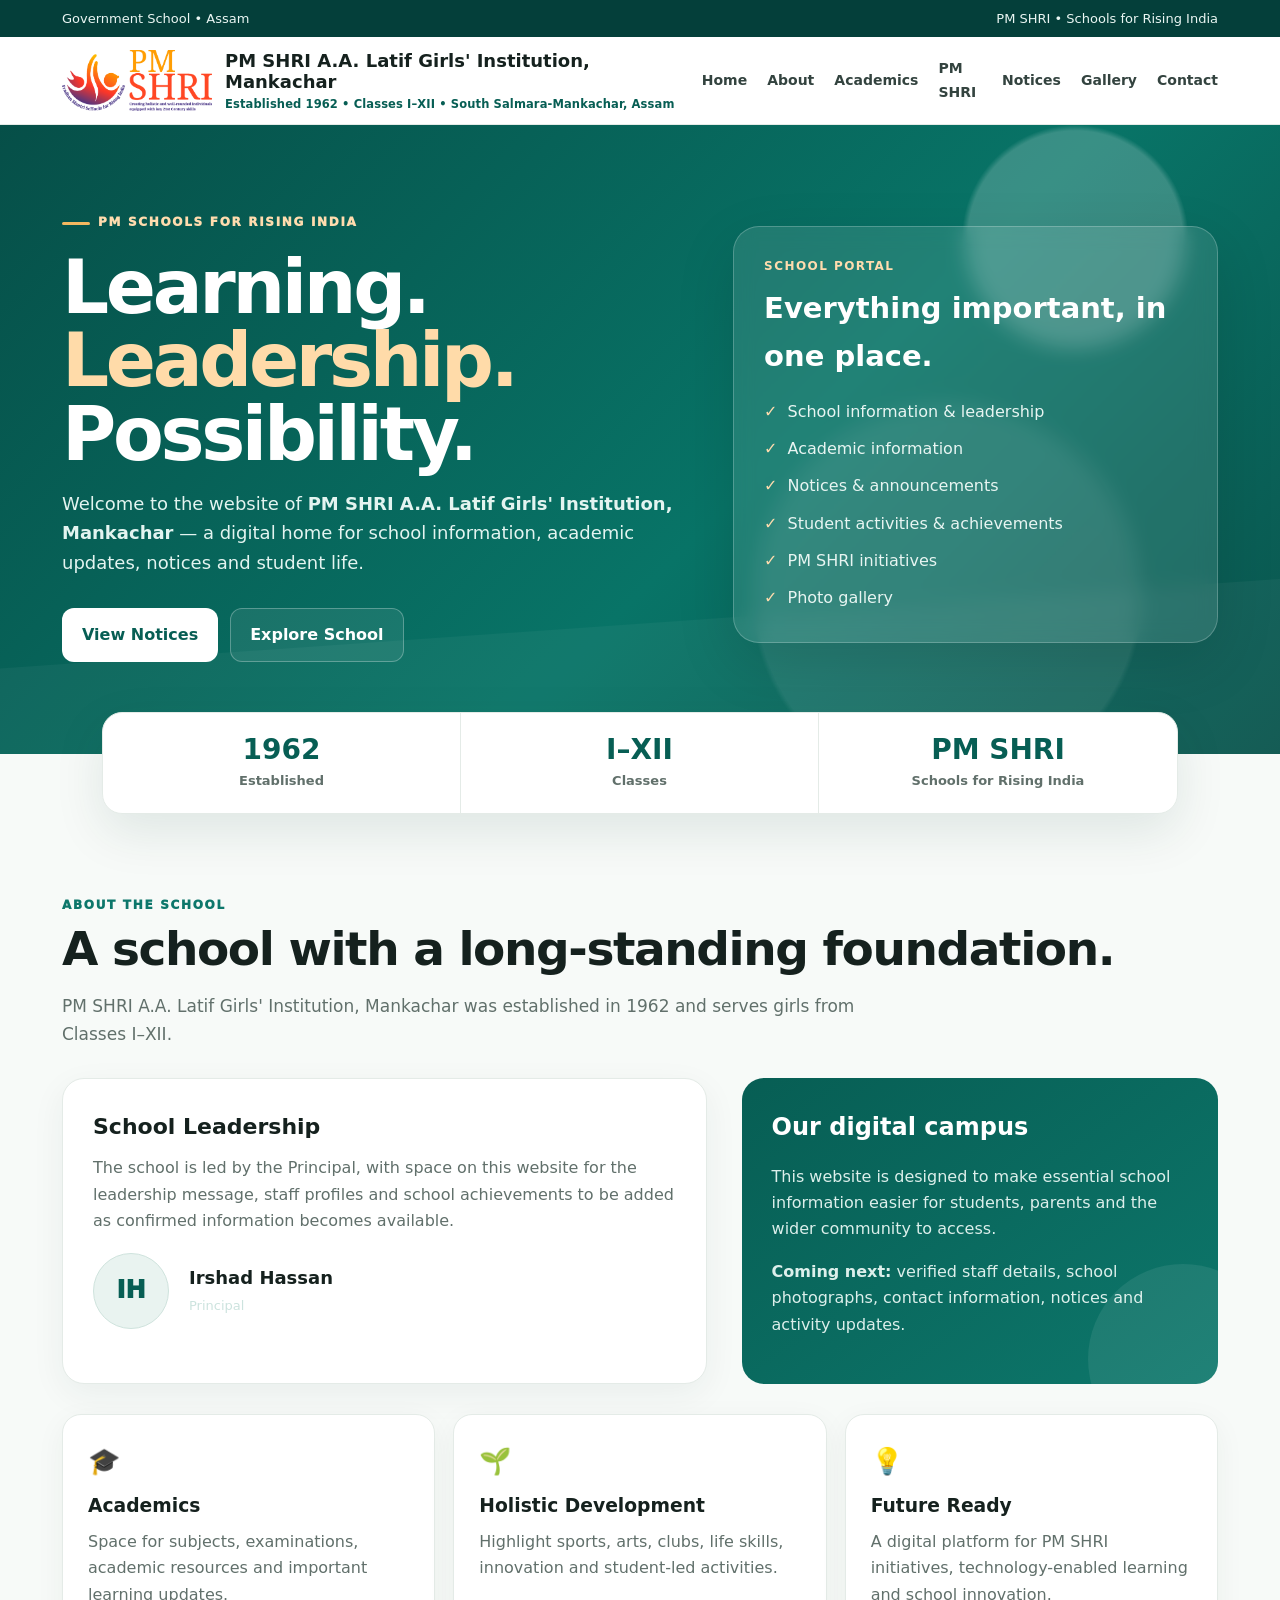
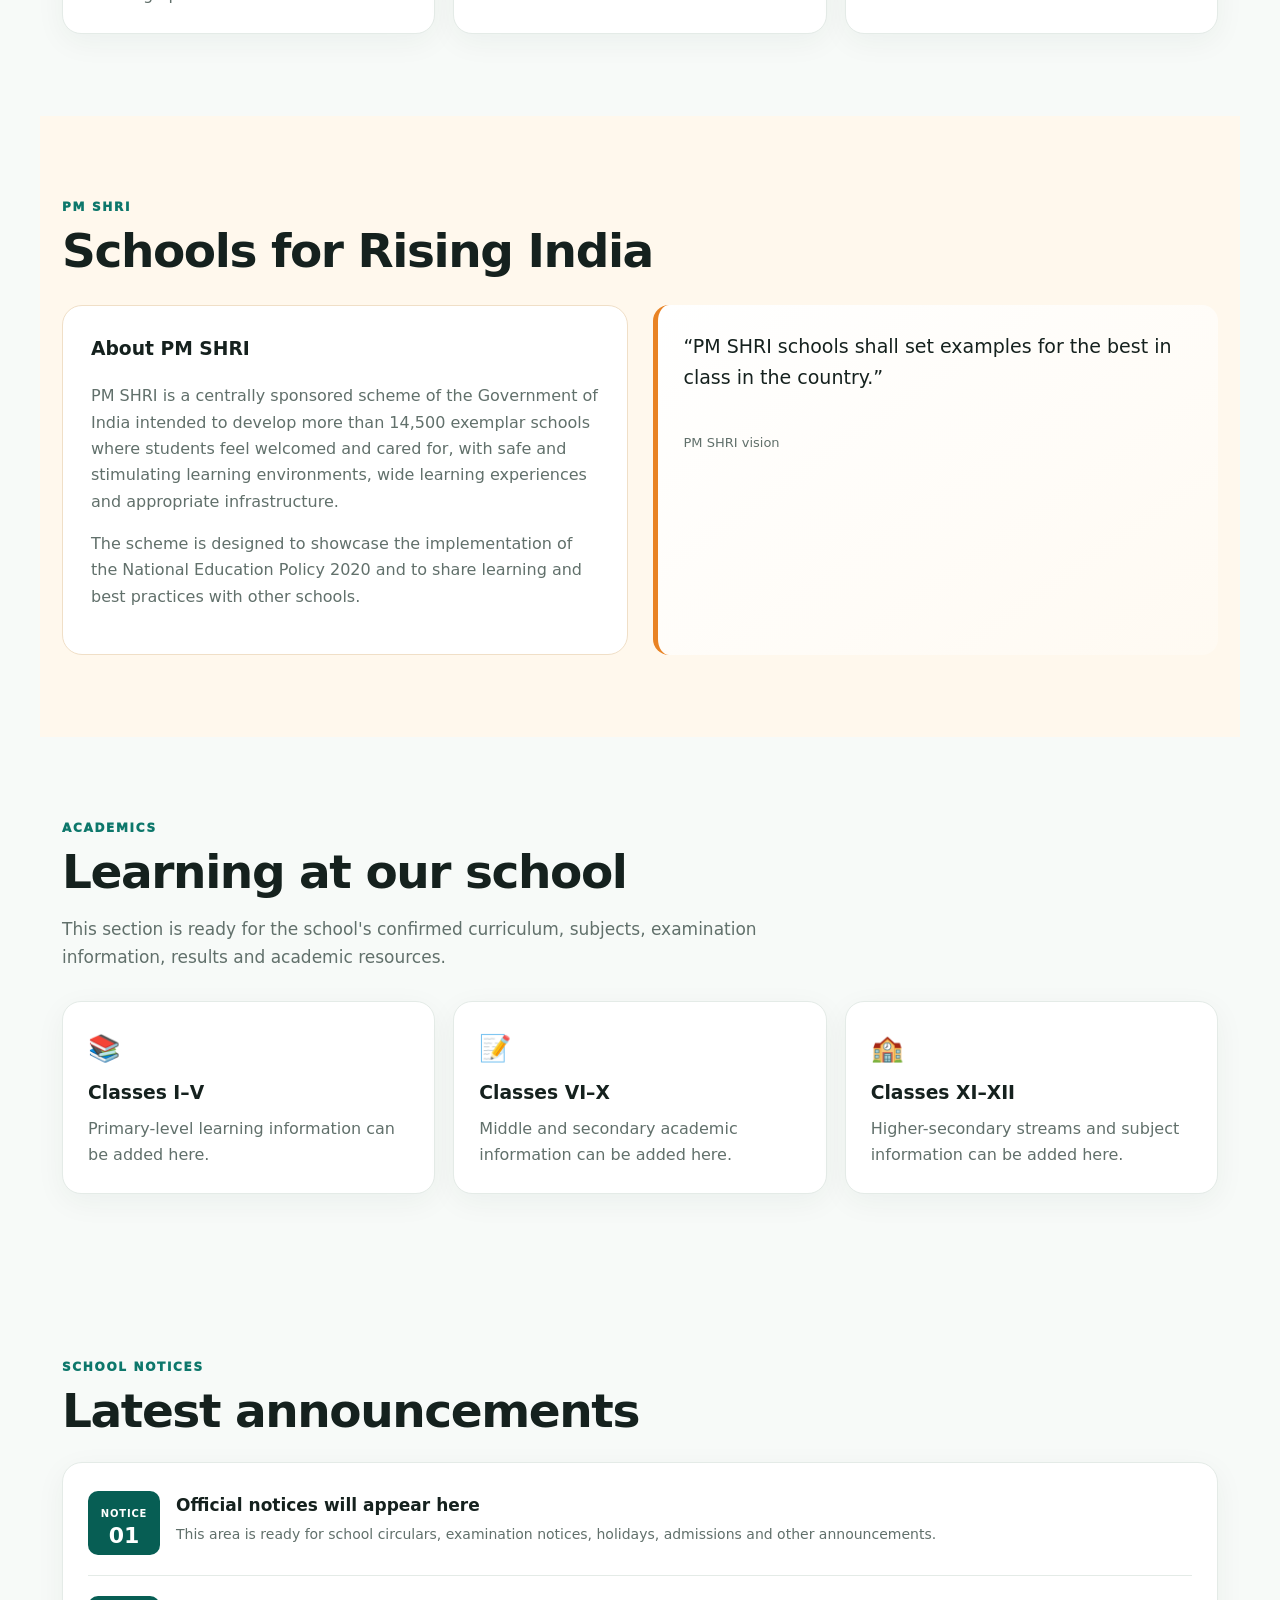
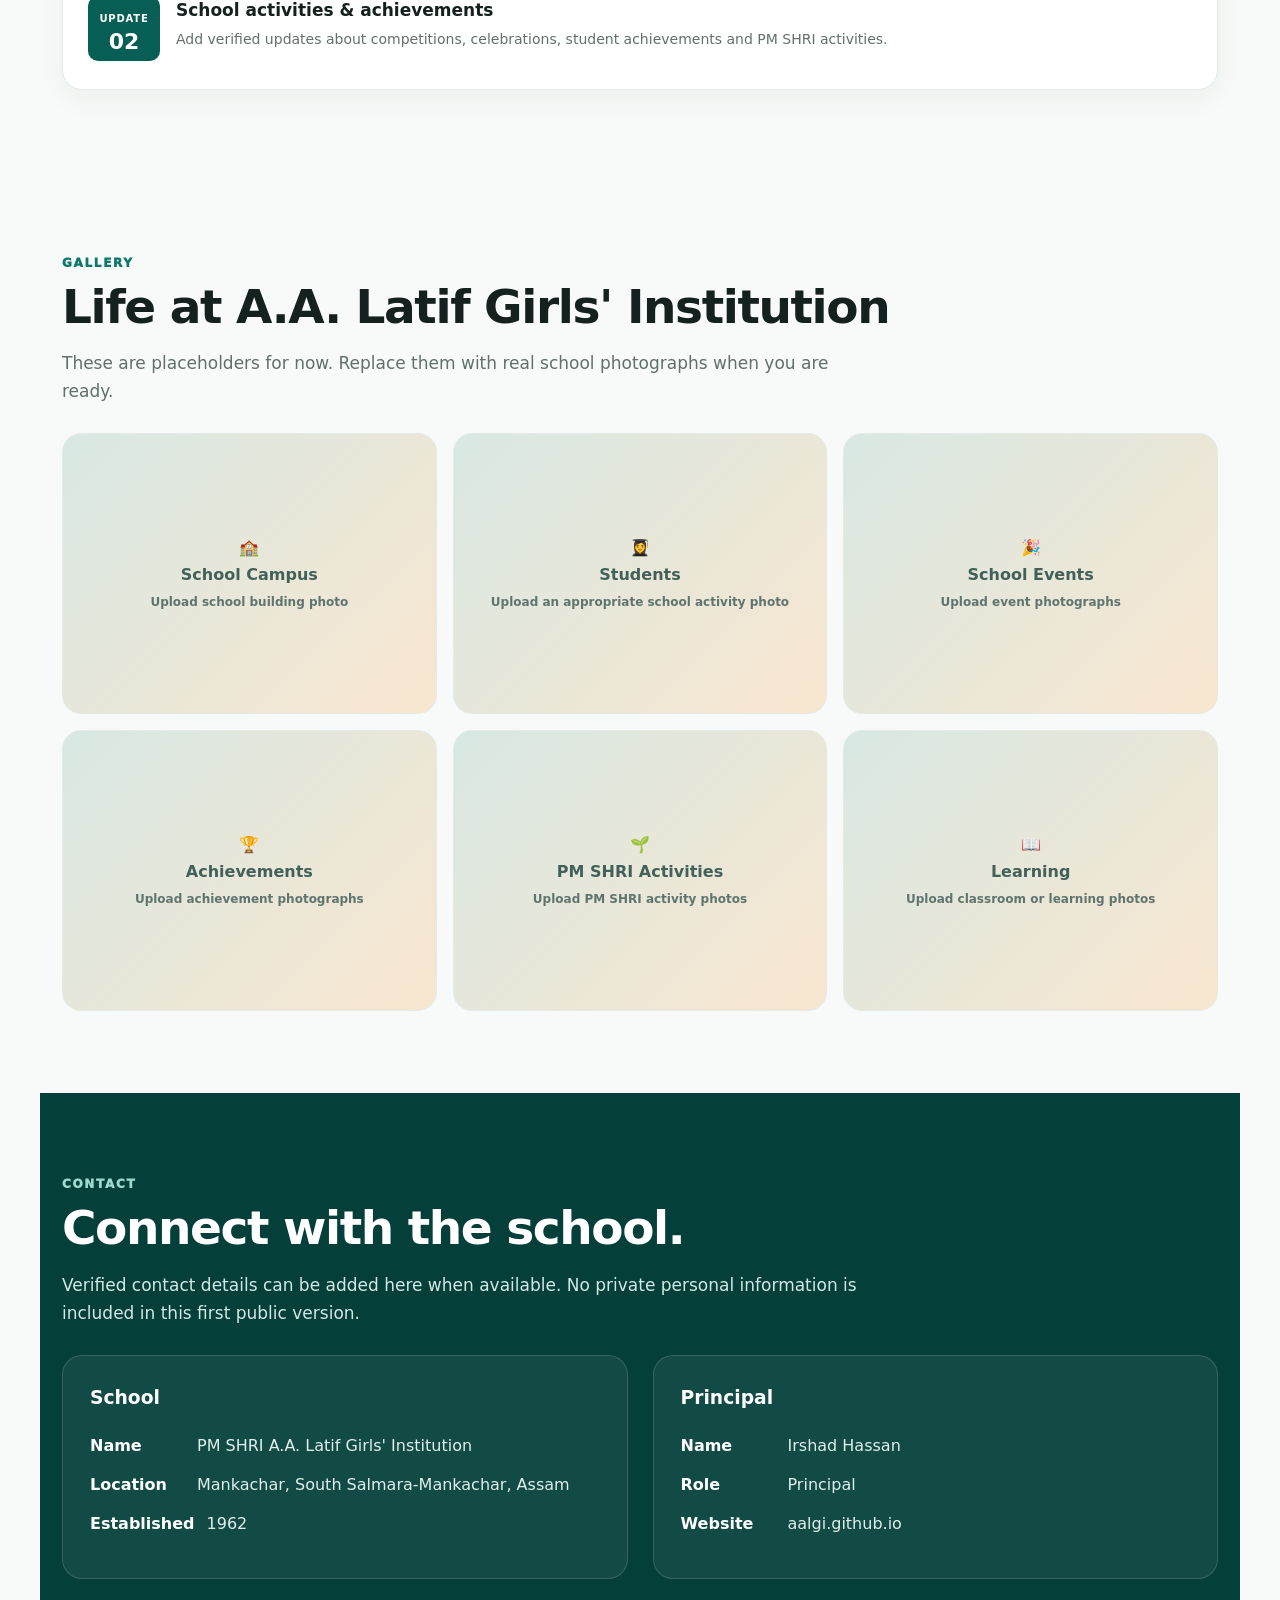
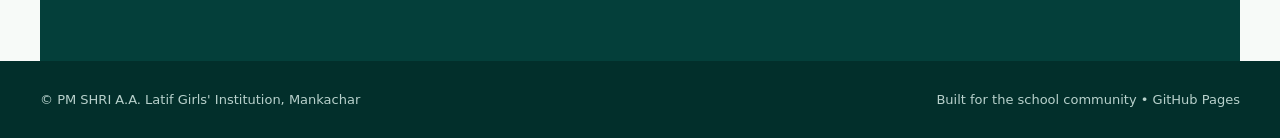
==== commit 10b21c28: "Add files via upload" ====
--- a/index.html
+++ b/index.html
@@ -22,8 +22,8 @@
 header{position:sticky;top:0;z-index:50;background:rgba(255,255,255,.96);backdrop-filter:blur(12px);border-bottom:1px solid var(--line)}
 .nav{max-width:1200px;margin:auto;padding:12px 22px;display:flex;align-items:center;justify-content:space-between;gap:22px}
 .brand{display:flex;align-items:center;gap:13px;min-width:0}
-.logo-wrap{width:66px;height:66px;flex:0 0 66px;border-radius:50%;display:grid;place-items:center;border:2px solid var(--saffron);background:linear-gradient(145deg,#fff,#f8eee1);color:var(--green);font-weight:950;text-align:center;line-height:1.02;font-size:12px}
-.brand-text{font-weight:900;font-size:19px;line-height:1.2}
+.logo-wrap{width:150px;height:62px;flex:0 0 150px;display:flex;align-items:center;justify-content:center;background:#fff;overflow:hidden}.logo-wrap img{display:block;width:100%;height:auto;max-height:62px;object-fit:contain}
+.brand-text{font-weight:900;font-size:18px;line-height:1.2}
 .brand-text small{display:block;margin-top:5px;color:var(--green);font-size:11.5px;font-weight:800;letter-spacing:.01em}
 nav{display:flex;align-items:center;gap:20px;font-size:14px;font-weight:800;color:#33433f}
 nav a{padding:8px 0}
@@ -108,7 +108,7 @@
  .hero-inner{padding-top:60px}
 }
 @media(max-width:560px){
- .topbar-inner{font-size:11px}.brand-text{font-size:14px}.brand-text small{font-size:9.5px}.logo-wrap{width:52px;height:52px;flex-basis:52px;font-size:10px}
+ .topbar-inner{font-size:11px}.brand-text{font-size:14px}.brand-text small{font-size:9.5px}.logo-wrap{width:105px;height:48px;flex-basis:105px}.logo-wrap img{max-height:48px}
  .hero h1{font-size:43px}.hero p{font-size:16px}.stat-grid{grid-template-columns:1fr}.stat{border-right:0;border-bottom:1px solid var(--line)}.stat:last-child{border-bottom:0}
  .cards,.gallery{grid-template-columns:1fr}.section{padding:65px 18px}.hero-inner{padding-left:18px;padding-right:18px}
 }
@@ -126,7 +126,7 @@
 <header>
   <div class="nav">
     <a class="brand" href="#home" aria-label="School home">
-      <div class="logo-wrap" aria-label="PM SHRI logo placeholder">PM<br>SHRI</div>
+      <div class="logo-wrap"><img src="pm-shri-logo.png" alt="PM SHRI - Schools for Rising India"></div>
       <div class="brand-text">
         PM SHRI A.A. Latif Girls' Institution, Mankachar
         <small>Established 1962 • Classes I–XII • South Salmara-Mankachar, Assam</small>
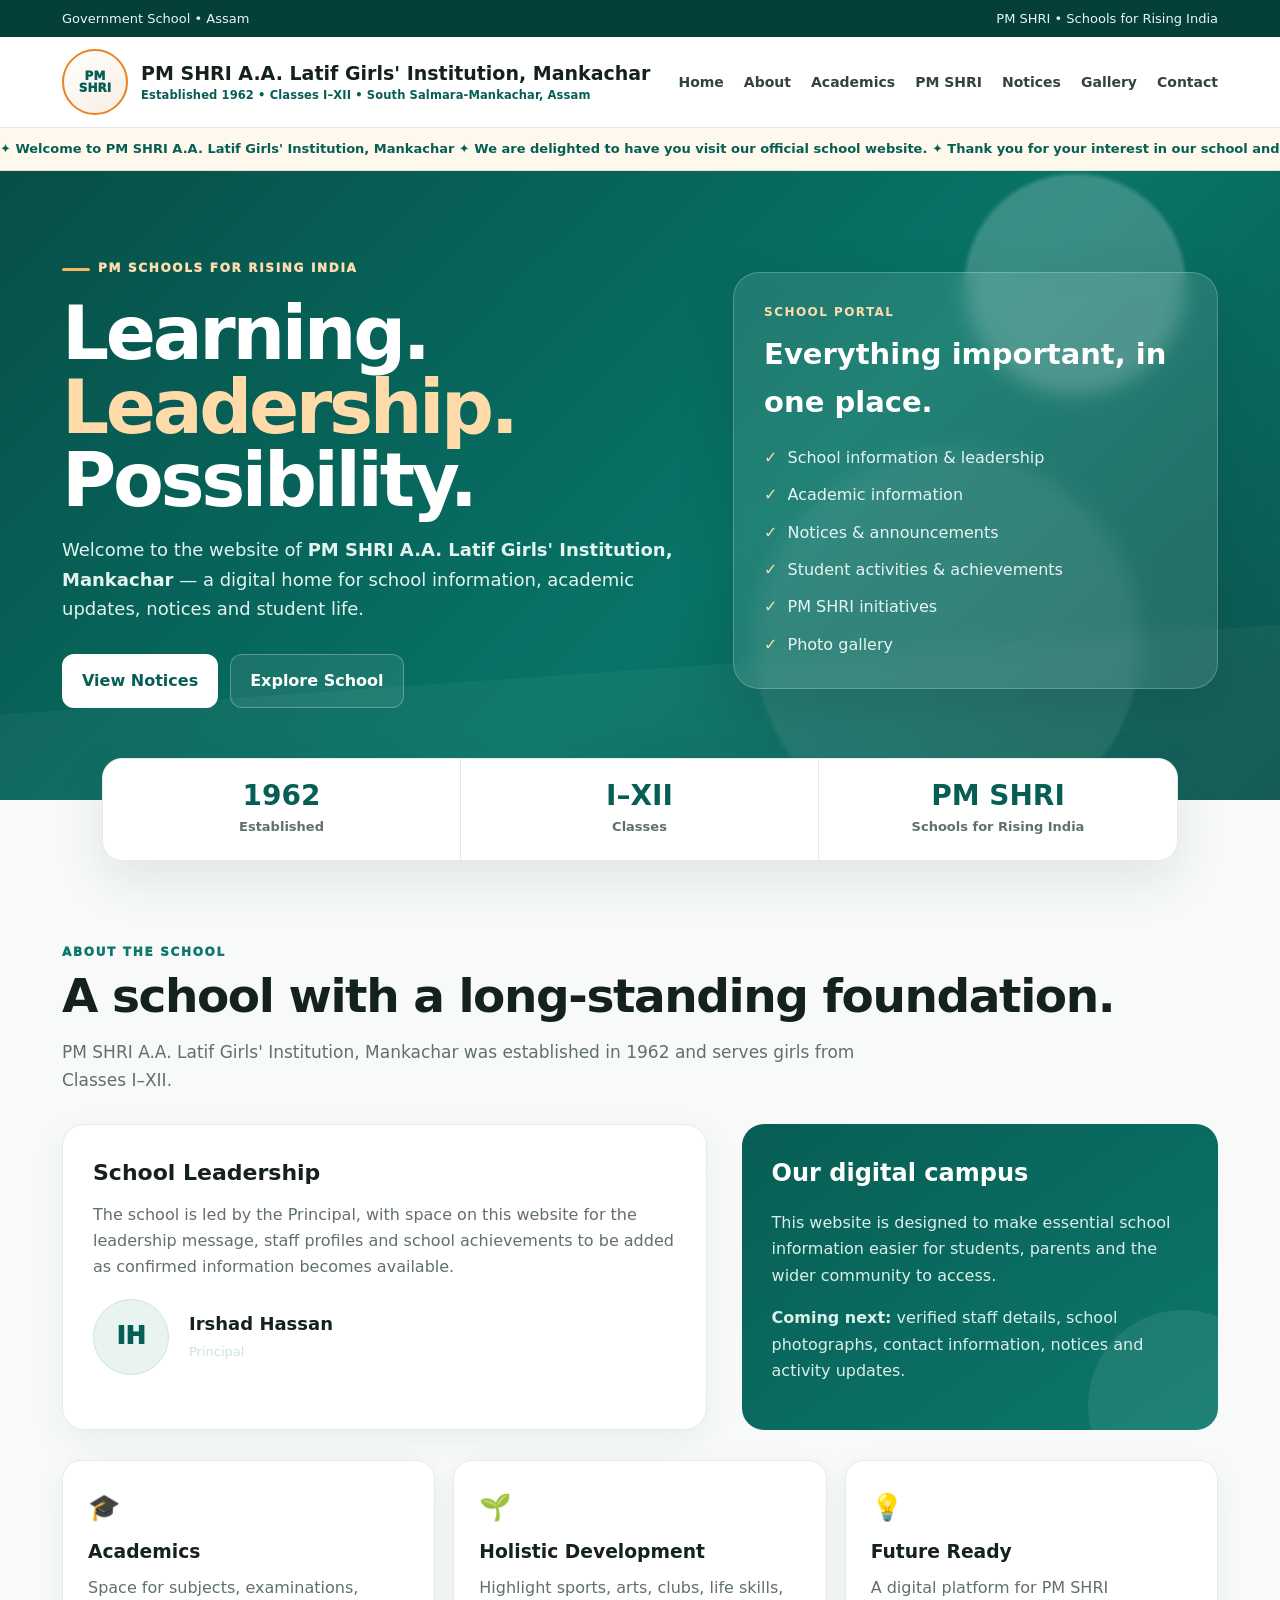
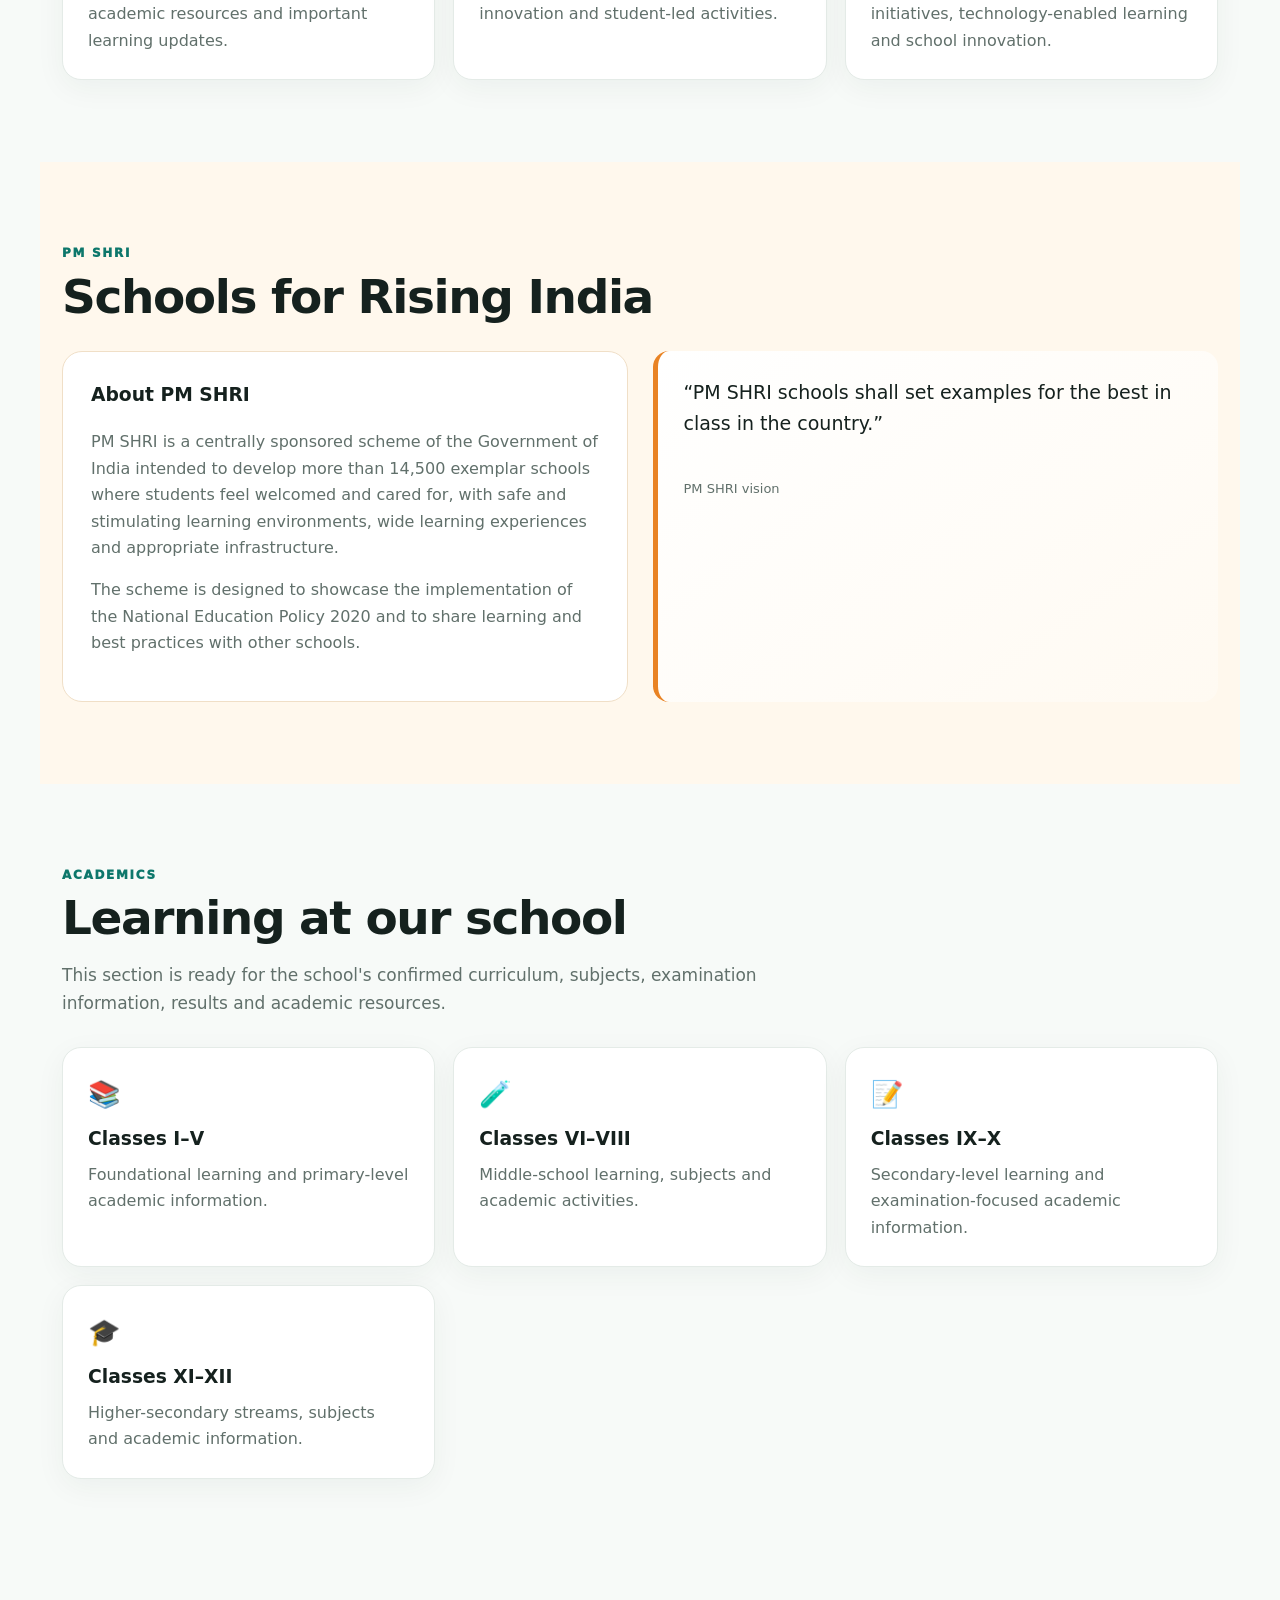
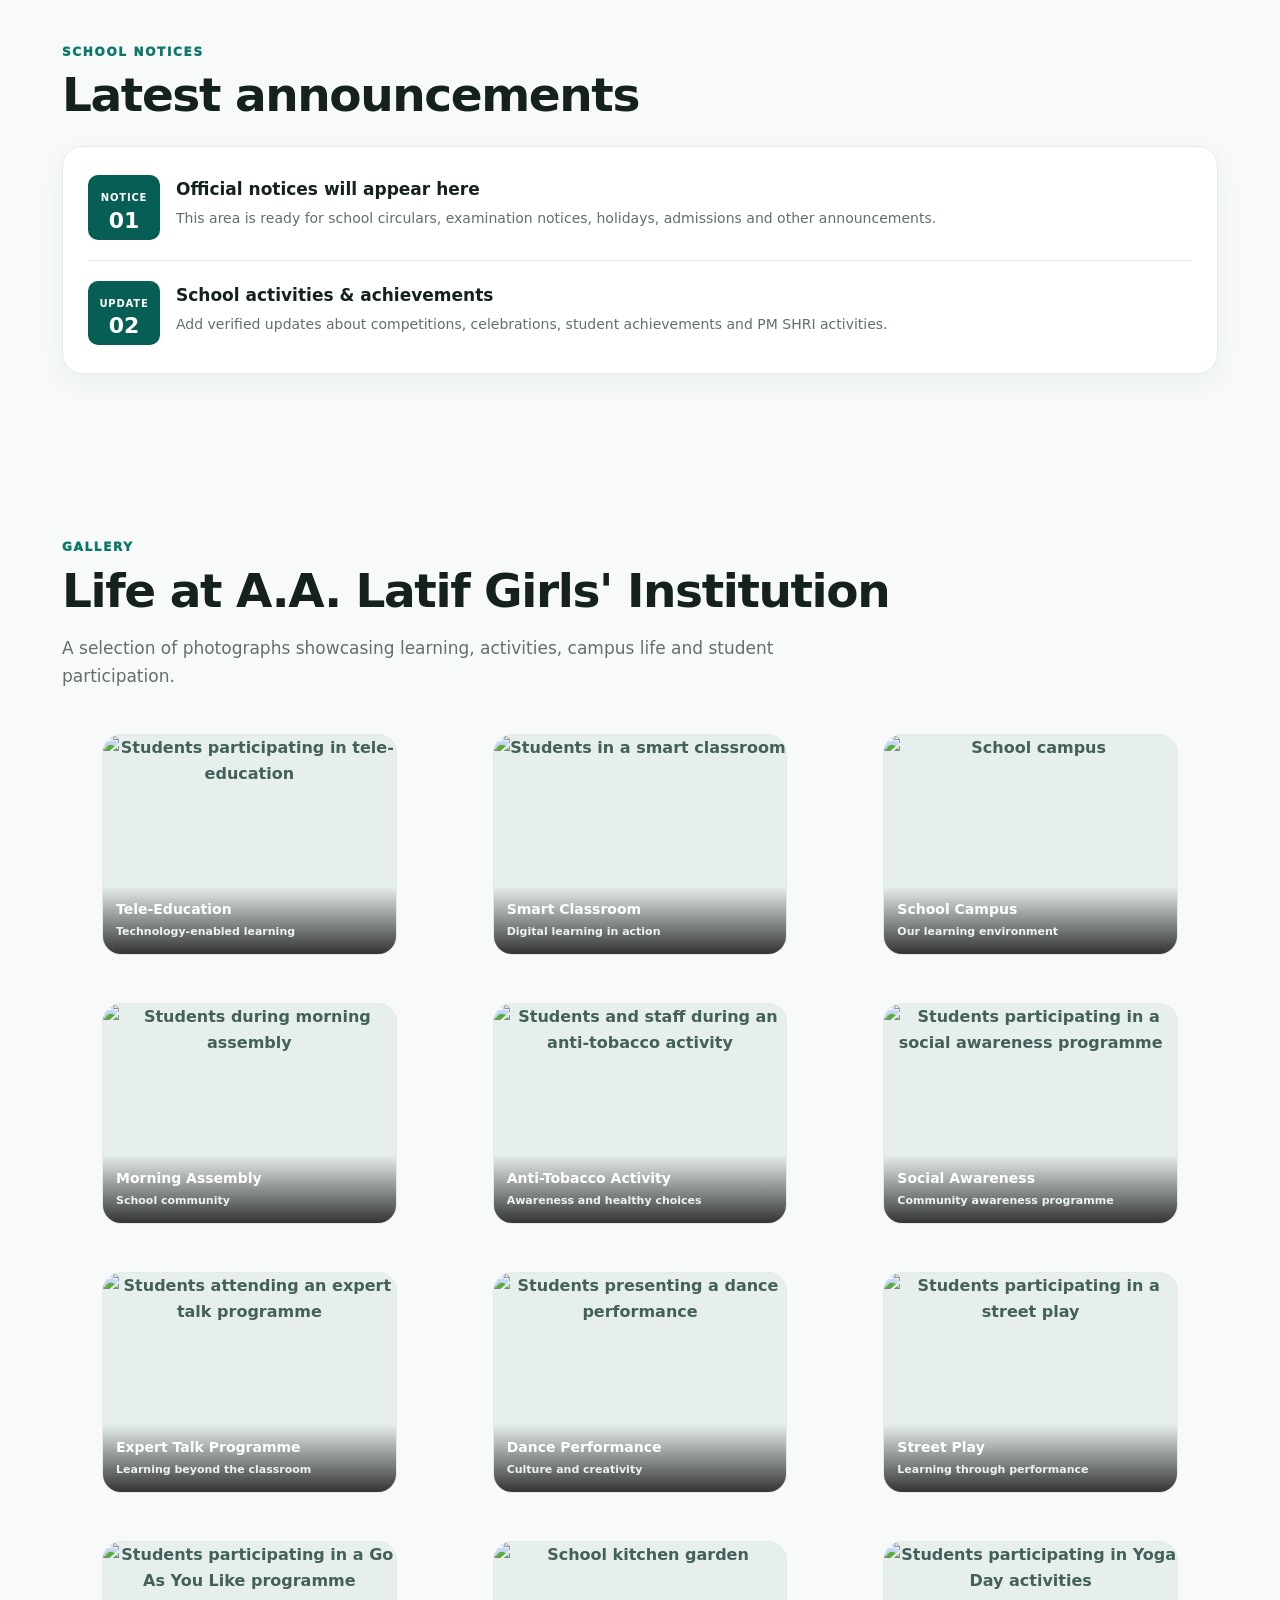
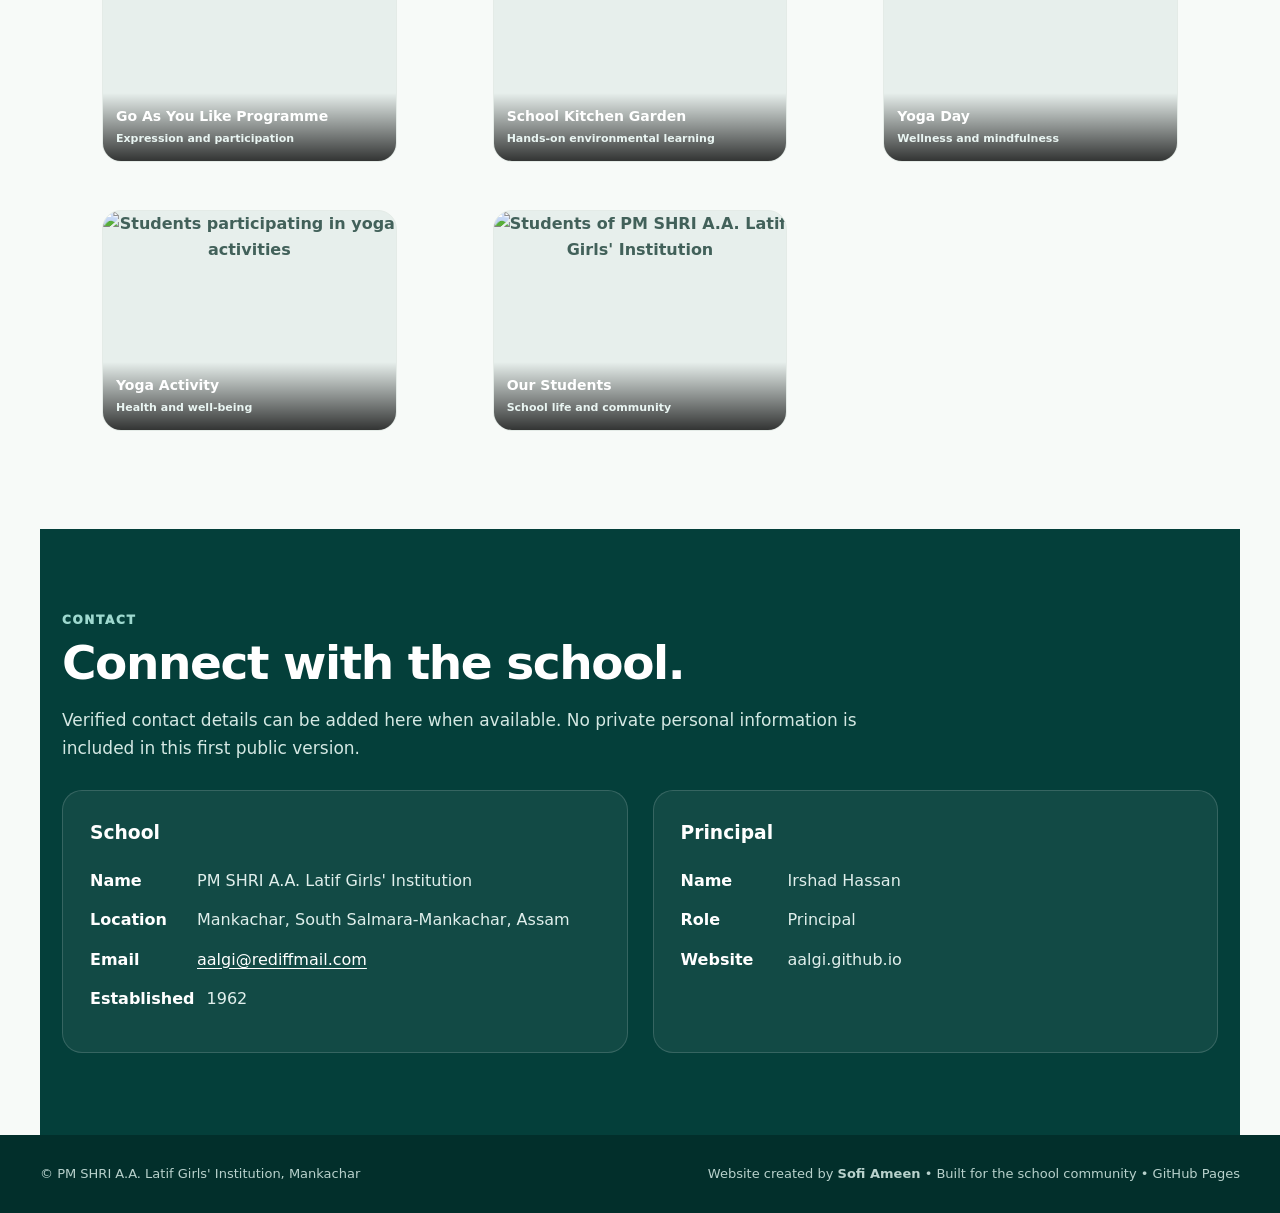
==== commit 17323d81: "Revamp index.html with new logo and content updates Updated logo design and added a marquee for welc" ====
--- a/index.html
+++ b/index.html
@@ -5,6 +5,7 @@
 <meta name="viewport" content="width=device-width,initial-scale=1">
 <meta name="theme-color" content="#075e54">
 <title>PM SHRI A.A. Latif Girls' Institution, Mankachar</title>
+<!-- Google Analytics 4 can be added here once the school Measurement ID (G-XXXXXXXXXX) is available. No public visitor counter is used. -->
 <meta name="description" content="PM SHRI A.A. Latif Girls' Institution, Mankachar, Assam — school information, academics, notices, gallery and PM SHRI initiatives.">
 <style>
 :root{
@@ -22,8 +23,8 @@
 header{position:sticky;top:0;z-index:50;background:rgba(255,255,255,.96);backdrop-filter:blur(12px);border-bottom:1px solid var(--line)}
 .nav{max-width:1200px;margin:auto;padding:12px 22px;display:flex;align-items:center;justify-content:space-between;gap:22px}
 .brand{display:flex;align-items:center;gap:13px;min-width:0}
-.logo-wrap{width:150px;height:62px;flex:0 0 150px;display:flex;align-items:center;justify-content:center;background:#fff;overflow:hidden}.logo-wrap img{display:block;width:100%;height:auto;max-height:62px;object-fit:contain}
-.brand-text{font-weight:900;font-size:18px;line-height:1.2}
+.logo-wrap{width:66px;height:66px;flex:0 0 66px;border-radius:50%;display:grid;place-items:center;border:2px solid var(--saffron);background:linear-gradient(145deg,#fff,#f8eee1);color:var(--green);font-weight:950;text-align:center;line-height:1.02;font-size:12px}
+.brand-text{font-weight:900;font-size:19px;line-height:1.2}
 .brand-text small{display:block;margin-top:5px;color:var(--green);font-size:11.5px;font-weight:800;letter-spacing:.01em}
 nav{display:flex;align-items:center;gap:20px;font-size:14px;font-weight:800;color:#33433f}
 nav a{padding:8px 0}
@@ -108,10 +109,21 @@
  .hero-inner{padding-top:60px}
 }
 @media(max-width:560px){
- .topbar-inner{font-size:11px}.brand-text{font-size:14px}.brand-text small{font-size:9.5px}.logo-wrap{width:105px;height:48px;flex-basis:105px}.logo-wrap img{max-height:48px}
+ .topbar-inner{font-size:11px}.brand-text{font-size:14px}.brand-text small{font-size:9.5px}.logo-wrap{width:52px;height:52px;flex-basis:52px;font-size:10px}
  .hero h1{font-size:43px}.hero p{font-size:16px}.stat-grid{grid-template-columns:1fr}.stat{border-right:0;border-bottom:1px solid var(--line)}.stat:last-child{border-bottom:0}
  .cards,.gallery{grid-template-columns:1fr}.section{padding:65px 18px}.hero-inner{padding-left:18px;padding-right:18px}
 }
+
+.marquee{background:#fff8ed;border-bottom:1px solid #f0dfc7;overflow:hidden;white-space:nowrap}
+.marquee-track{display:inline-flex;min-width:max-content;animation:marquee 28s linear infinite;padding:10px 0;color:#075e54;font-size:13px;font-weight:850}
+.marquee-track span{margin-right:55px}
+@keyframes marquee{from{transform:translateX(0)}to{transform:translateX(-50%)}}
+.gallery .photo{position:relative;padding:0;display:block;background:#e7efec}
+.gallery .photo img{width:100%;height:100%;display:block;object-fit:cover}
+.gallery .photo figcaption{position:absolute;left:0;right:0;bottom:0;padding:12px 13px;background:linear-gradient(transparent,rgba(0,0,0,.78));color:#fff;font-size:14px;font-weight:850;text-align:left}
+.gallery .photo figcaption span{display:block;color:#e9f5f2;font-size:11px;font-weight:650;margin-top:2px}
+.contact a.email-link{color:#fff;text-decoration:underline;text-underline-offset:3px}
+@media(prefers-reduced-motion:reduce){.marquee-track{animation:none}.marquee{overflow:auto}}
 </style>
 </head>
 <body>
@@ -126,7 +138,7 @@
 <header>
   <div class="nav">
     <a class="brand" href="#home" aria-label="School home">
-      <div class="logo-wrap"><img src="pm-shri-logo.png" alt="PM SHRI - Schools for Rising India"></div>
+      <div class="logo-wrap" aria-label="PM SHRI logo placeholder">PM<br>SHRI</div>
       <div class="brand-text">
         PM SHRI A.A. Latif Girls' Institution, Mankachar
         <small>Established 1962 • Classes I–XII • South Salmara-Mankachar, Assam</small>
@@ -139,6 +151,13 @@
     </nav>
   </div>
 </header>
+
+<div class="marquee" aria-label="School welcome message">
+  <div class="marquee-track">
+    <span>✦ Welcome to PM SHRI A.A. Latif Girls' Institution, Mankachar ✦ We are delighted to have you visit our official school website. ✦ Thank you for your interest in our school and its activities. ✦</span>
+    <span aria-hidden="true">✦ Welcome to PM SHRI A.A. Latif Girls' Institution, Mankachar ✦ We are delighted to have you visit our official school website. ✦ Thank you for your interest in our school and its activities. ✦</span>
+  </div>
+</div>
 
 <main id="home">
 <section class="hero">
@@ -224,9 +243,10 @@
   <h2>Learning at our school</h2>
   <p class="lead">This section is ready for the school's confirmed curriculum, subjects, examination information, results and academic resources.</p>
   <div class="cards">
-    <article class="card"><div class="icon">📚</div><h3>Classes I–V</h3><p>Primary-level learning information can be added here.</p></article>
-    <article class="card"><div class="icon">📝</div><h3>Classes VI–X</h3><p>Middle and secondary academic information can be added here.</p></article>
-    <article class="card"><div class="icon">🏫</div><h3>Classes XI–XII</h3><p>Higher-secondary streams and subject information can be added here.</p></article>
+    <article class="card"><div class="icon">📚</div><h3>Classes I–V</h3><p>Foundational learning and primary-level academic information.</p></article>
+    <article class="card"><div class="icon">🧪</div><h3>Classes VI–VIII</h3><p>Middle-school learning, subjects and academic activities.</p></article>
+    <article class="card"><div class="icon">📝</div><h3>Classes IX–X</h3><p>Secondary-level learning and examination-focused academic information.</p></article>
+    <article class="card"><div class="icon">🎓</div><h3>Classes XI–XII</h3><p>Higher-secondary streams, subjects and academic information.</p></article>
   </div>
 </section>
 
@@ -248,14 +268,22 @@
 <section class="section" id="gallery">
   <div class="eyebrow">Gallery</div>
   <h2>Life at A.A. Latif Girls' Institution</h2>
-  <p class="lead">These are placeholders for now. Replace them with real school photographs when you are ready.</p>
+  <p class="lead">A selection of photographs showcasing learning, activities, campus life and student participation.</p>
   <div class="gallery">
-    <div class="photo">🏫<strong>School Campus</strong><span>Upload school building photo</span></div>
-    <div class="photo">👩‍🎓<strong>Students</strong><span>Upload an appropriate school activity photo</span></div>
-    <div class="photo">🎉<strong>School Events</strong><span>Upload event photographs</span></div>
-    <div class="photo">🏆<strong>Achievements</strong><span>Upload achievement photographs</span></div>
-    <div class="photo">🌱<strong>PM SHRI Activities</strong><span>Upload PM SHRI activity photos</span></div>
-    <div class="photo">📖<strong>Learning</strong><span>Upload classroom or learning photos</span></div>
+    <figure class="photo"><img src="assets/Tele_Education.jpg" alt="Students participating in tele-education" loading="lazy"><figcaption>Tele-Education<span>Technology-enabled learning</span></figcaption></figure>
+    <figure class="photo"><img src="assets/smart_class.jpeg" alt="Students in a smart classroom" loading="lazy"><figcaption>Smart Classroom<span>Digital learning in action</span></figcaption></figure>
+    <figure class="photo"><img src="assets/CAMPUS.jpg" alt="School campus" loading="lazy"><figcaption>School Campus<span>Our learning environment</span></figcaption></figure>
+    <figure class="photo"><img src="assets/MORNING_ASSEMBLY.jpg" alt="Students during morning assembly" loading="lazy"><figcaption>Morning Assembly<span>School community</span></figcaption></figure>
+    <figure class="photo"><img src="assets/Anti_Tobacco.jpg" alt="Students and staff during an anti-tobacco activity" loading="lazy"><figcaption>Anti-Tobacco Activity<span>Awareness and healthy choices</span></figcaption></figure>
+    <figure class="photo"><img src="assets/social_Awareness.jpg" alt="Students participating in a social awareness programme" loading="lazy"><figcaption>Social Awareness<span>Community awareness programme</span></figcaption></figure>
+    <figure class="photo"><img src="assets/Expert_Talk_Program.jpg" alt="Students attending an expert talk programme" loading="lazy"><figcaption>Expert Talk Programme<span>Learning beyond the classroom</span></figcaption></figure>
+    <figure class="photo"><img src="assets/dance_performance.jpg" alt="Students presenting a dance performance" loading="lazy"><figcaption>Dance Performance<span>Culture and creativity</span></figcaption></figure>
+    <figure class="photo"><img src="assets/Street_Play.jpeg" alt="Students participating in a street play" loading="lazy"><figcaption>Street Play<span>Learning through performance</span></figcaption></figure>
+    <figure class="photo"><img src="assets/Go_As_You_Like_Program.jpeg" alt="Students participating in a Go As You Like programme" loading="lazy"><figcaption>Go As You Like Programme<span>Expression and participation</span></figcaption></figure>
+    <figure class="photo"><img src="assets/Kitchen_Garden.jpeg" alt="School kitchen garden" loading="lazy"><figcaption>School Kitchen Garden<span>Hands-on environmental learning</span></figcaption></figure>
+    <figure class="photo"><img src="assets/Yoga_Day.jpeg" alt="Students participating in Yoga Day activities" loading="lazy"><figcaption>Yoga Day<span>Wellness and mindfulness</span></figcaption></figure>
+    <figure class="photo"><img src="assets/yoga.jpeg" alt="Students participating in yoga activities" loading="lazy"><figcaption>Yoga Activity<span>Health and well-being</span></figcaption></figure>
+    <figure class="photo"><img src="assets/students.jpeg" alt="Students of PM SHRI A.A. Latif Girls' Institution" loading="lazy"><figcaption>Our Students<span>School life and community</span></figcaption></figure>
   </div>
 </section>
 
@@ -268,6 +296,7 @@
       <h3>School</h3>
       <div class="contact-row"><b>Name</b><span>PM SHRI A.A. Latif Girls' Institution</span></div>
       <div class="contact-row"><b>Location</b><span>Mankachar, South Salmara-Mankachar, Assam</span></div>
+      <div class="contact-row"><b>Email</b><span><a class="email-link" href="mailto:aalgi@rediffmail.com">aalgi@rediffmail.com</a></span></div>
       <div class="contact-row"><b>Established</b><span>1962</span></div>
     </div>
     <div class="contact-card">
@@ -283,7 +312,7 @@
 <footer>
   <div class="footer-inner">
     <span>© PM SHRI A.A. Latif Girls' Institution, Mankachar</span>
-    <span>Built for the school community • GitHub Pages</span>
+    <span>Website created by <strong>Sofi Ameen</strong> • Built for the school community • GitHub Pages</span>
   </div>
 </footer>
 
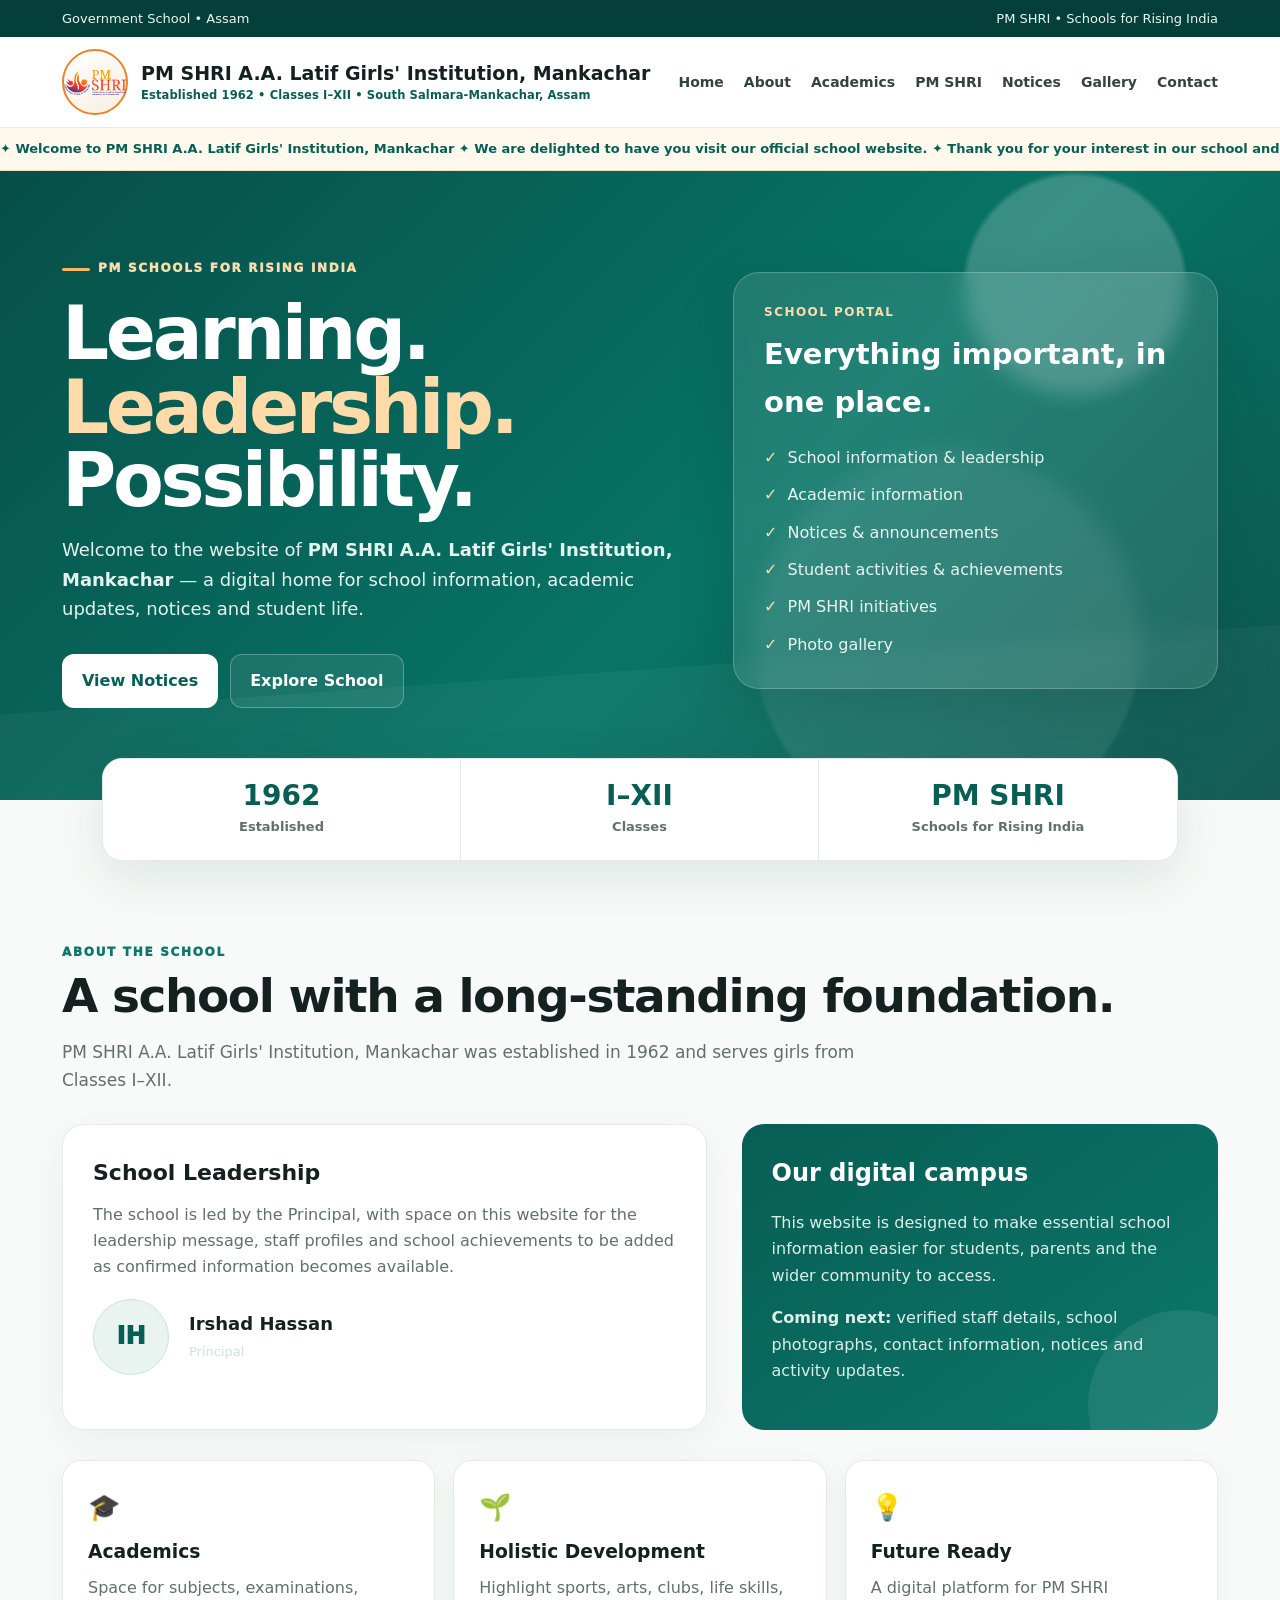
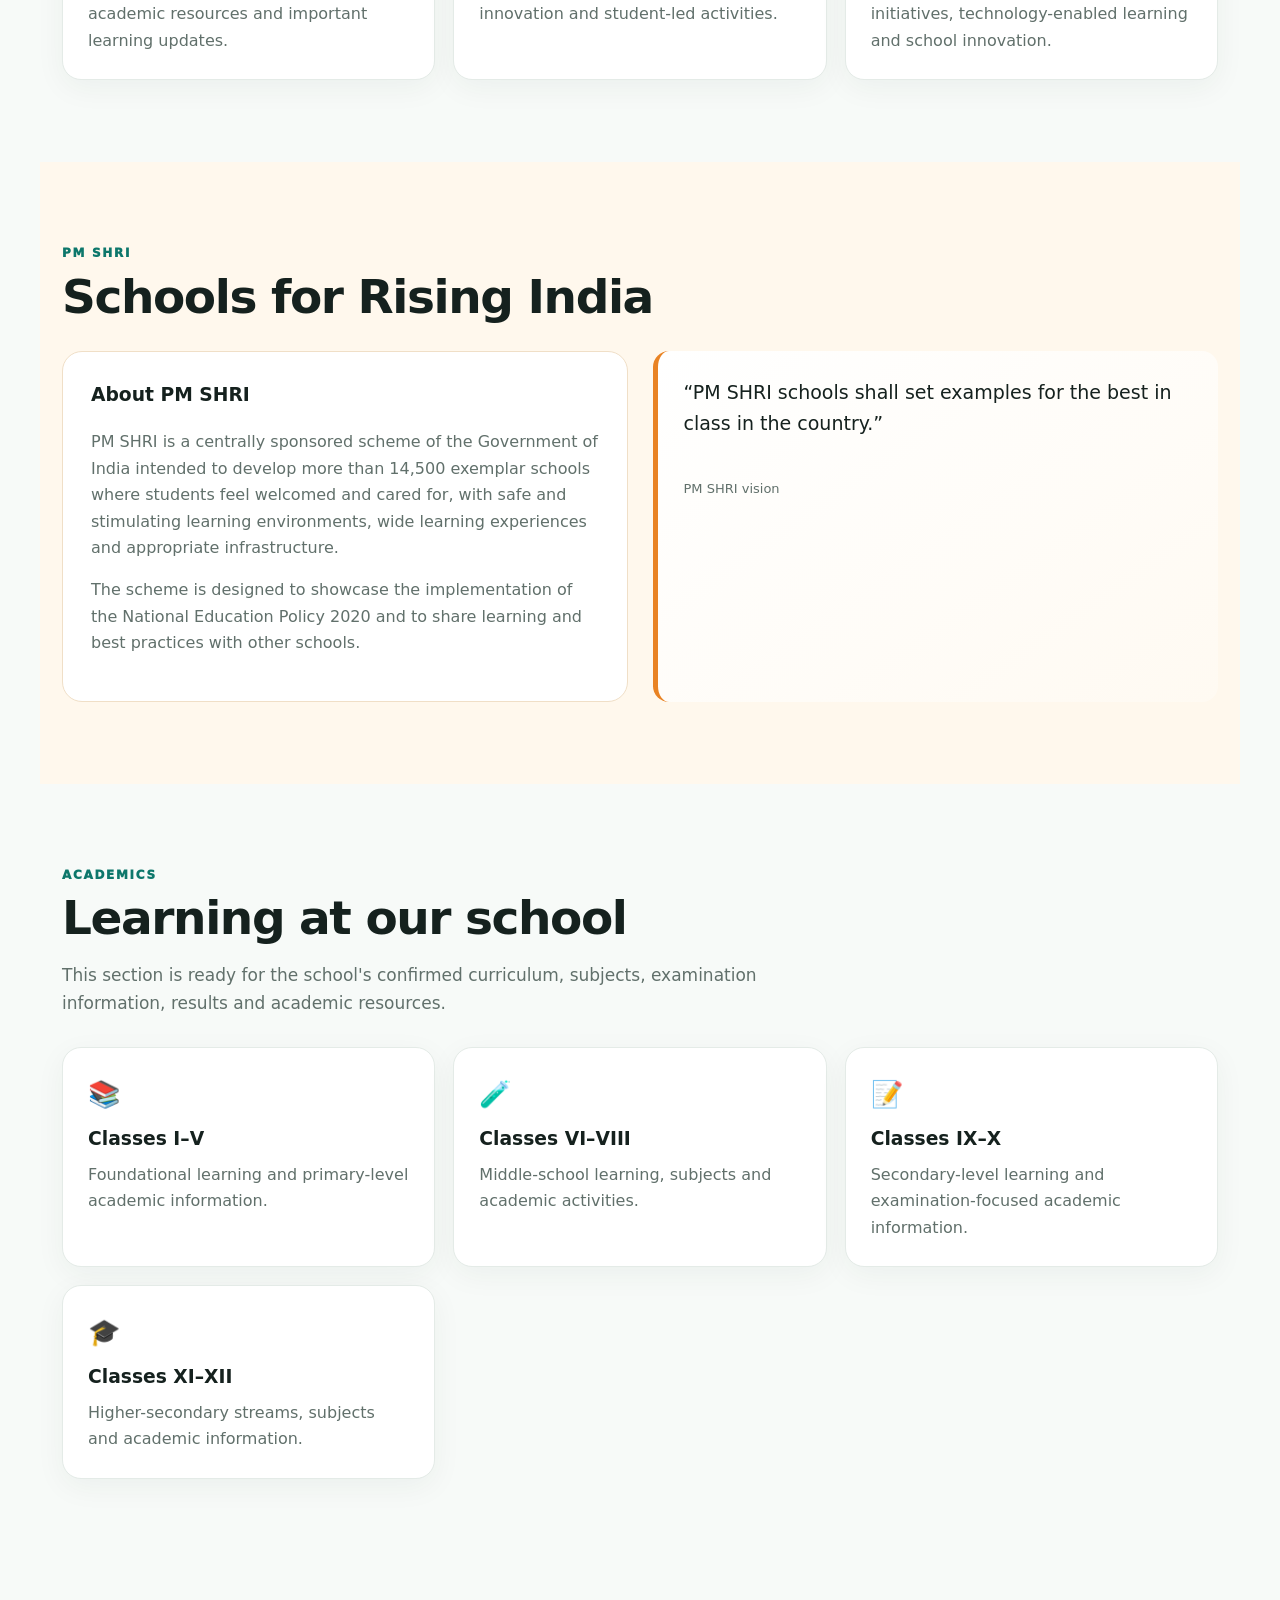
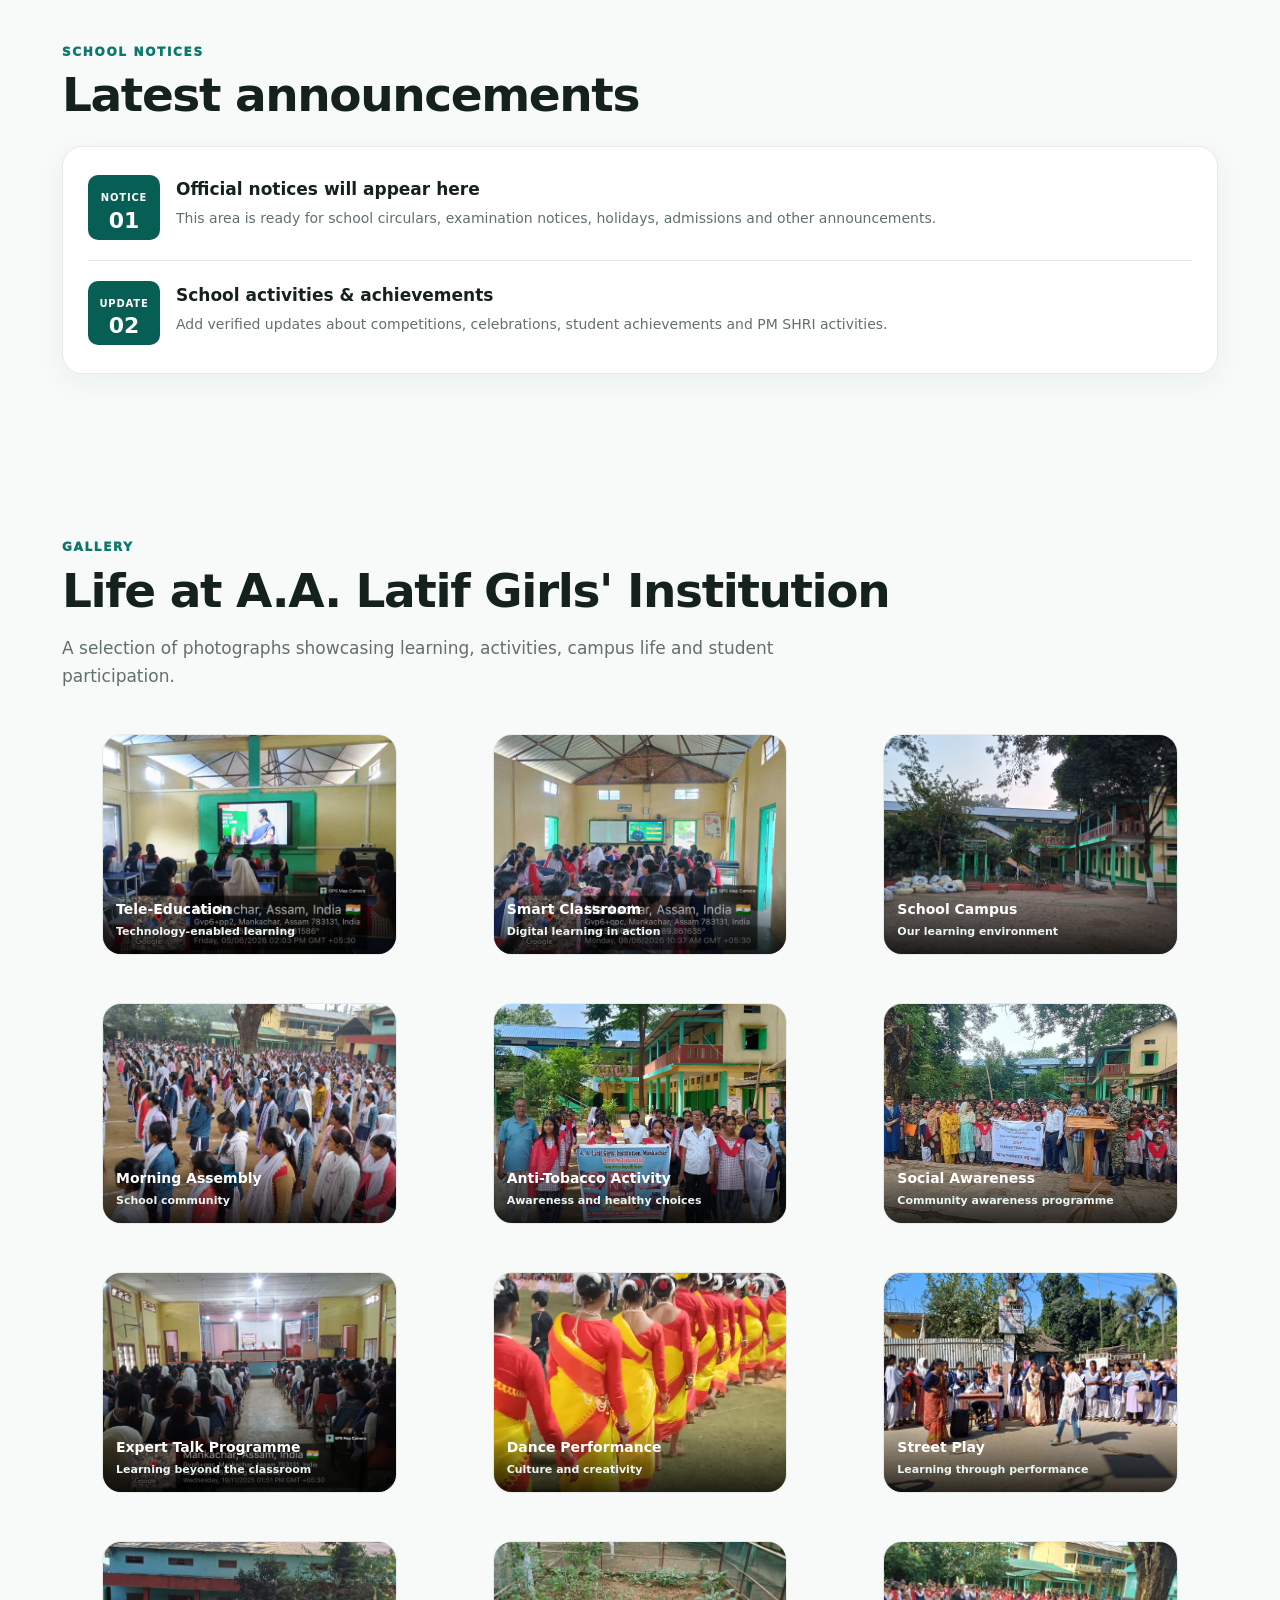
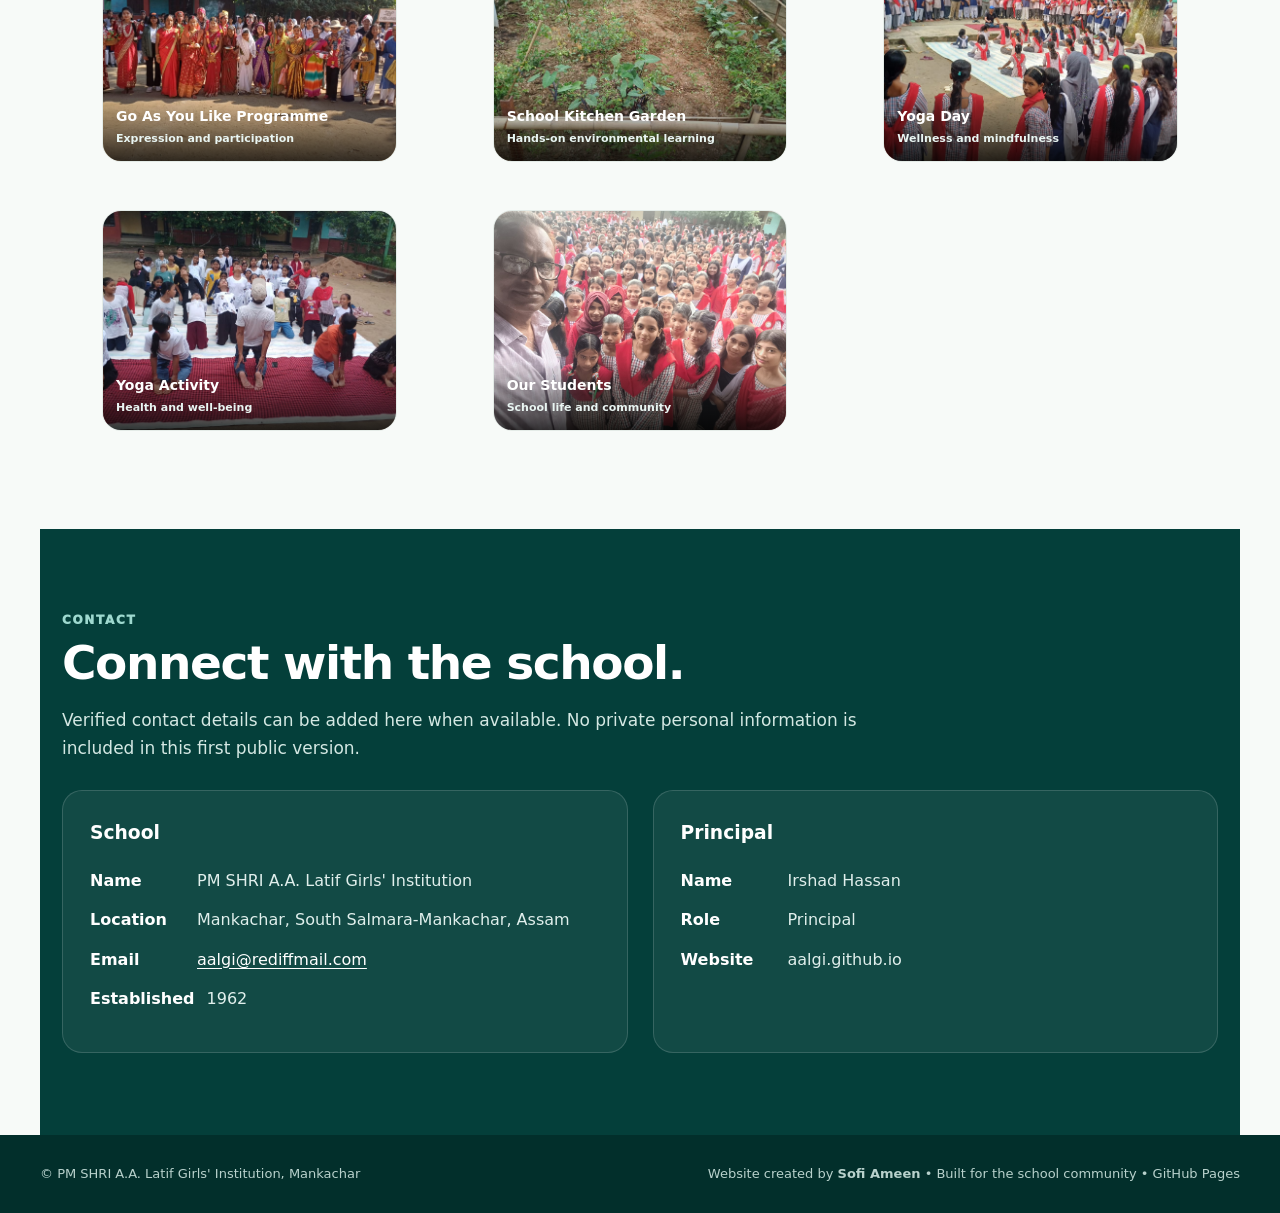
==== commit ffdaa81a: "Replace logo text with image and update gallery Updated logo to use an image instead of text and mod" ====
--- a/index.html
+++ b/index.html
@@ -23,7 +23,7 @@
 header{position:sticky;top:0;z-index:50;background:rgba(255,255,255,.96);backdrop-filter:blur(12px);border-bottom:1px solid var(--line)}
 .nav{max-width:1200px;margin:auto;padding:12px 22px;display:flex;align-items:center;justify-content:space-between;gap:22px}
 .brand{display:flex;align-items:center;gap:13px;min-width:0}
-.logo-wrap{width:66px;height:66px;flex:0 0 66px;border-radius:50%;display:grid;place-items:center;border:2px solid var(--saffron);background:linear-gradient(145deg,#fff,#f8eee1);color:var(--green);font-weight:950;text-align:center;line-height:1.02;font-size:12px}
+.logo-wrap img{width:100%;height:100%;object-fit:contain;display:block}.logo-wrap{width:66px;height:66px;flex:0 0 66px;border-radius:50%;display:grid;place-items:center;border:2px solid var(--saffron);background:linear-gradient(145deg,#fff,#f8eee1);color:var(--green);font-weight:950;text-align:center;line-height:1.02;font-size:12px}
 .brand-text{font-weight:900;font-size:19px;line-height:1.2}
 .brand-text small{display:block;margin-top:5px;color:var(--green);font-size:11.5px;font-weight:800;letter-spacing:.01em}
 nav{display:flex;align-items:center;gap:20px;font-size:14px;font-weight:800;color:#33433f}
@@ -138,7 +138,7 @@
 <header>
   <div class="nav">
     <a class="brand" href="#home" aria-label="School home">
-      <div class="logo-wrap" aria-label="PM SHRI logo placeholder">PM<br>SHRI</div>
+      <div class="logo-wrap"><img src="pm-shri-logo.png" alt="PM SHRI logo"></div>
       <div class="brand-text">
         PM SHRI A.A. Latif Girls' Institution, Mankachar
         <small>Established 1962 • Classes I–XII • South Salmara-Mankachar, Assam</small>
@@ -272,8 +272,8 @@
   <div class="gallery">
     <figure class="photo"><img src="assets/Tele_Education.jpg" alt="Students participating in tele-education" loading="lazy"><figcaption>Tele-Education<span>Technology-enabled learning</span></figcaption></figure>
     <figure class="photo"><img src="assets/smart_class.jpeg" alt="Students in a smart classroom" loading="lazy"><figcaption>Smart Classroom<span>Digital learning in action</span></figcaption></figure>
-    <figure class="photo"><img src="assets/CAMPUS.jpg" alt="School campus" loading="lazy"><figcaption>School Campus<span>Our learning environment</span></figcaption></figure>
-    <figure class="photo"><img src="assets/MORNING_ASSEMBLY.jpg" alt="Students during morning assembly" loading="lazy"><figcaption>Morning Assembly<span>School community</span></figcaption></figure>
+    <figure class="photo"><img src="assets/CAMPUS(1).jpg" alt="School campus" loading="lazy"><figcaption>School Campus<span>Our learning environment</span></figcaption></figure>
+    <figure class="photo"><img src="assets/MORNING_ASSEMBLY(1).jpg" alt="Students during morning assembly" loading="lazy"><figcaption>Morning Assembly<span>School community</span></figcaption></figure>
     <figure class="photo"><img src="assets/Anti_Tobacco.jpg" alt="Students and staff during an anti-tobacco activity" loading="lazy"><figcaption>Anti-Tobacco Activity<span>Awareness and healthy choices</span></figcaption></figure>
     <figure class="photo"><img src="assets/social_Awareness.jpg" alt="Students participating in a social awareness programme" loading="lazy"><figcaption>Social Awareness<span>Community awareness programme</span></figcaption></figure>
     <figure class="photo"><img src="assets/Expert_Talk_Program.jpg" alt="Students attending an expert talk programme" loading="lazy"><figcaption>Expert Talk Programme<span>Learning beyond the classroom</span></figcaption></figure>
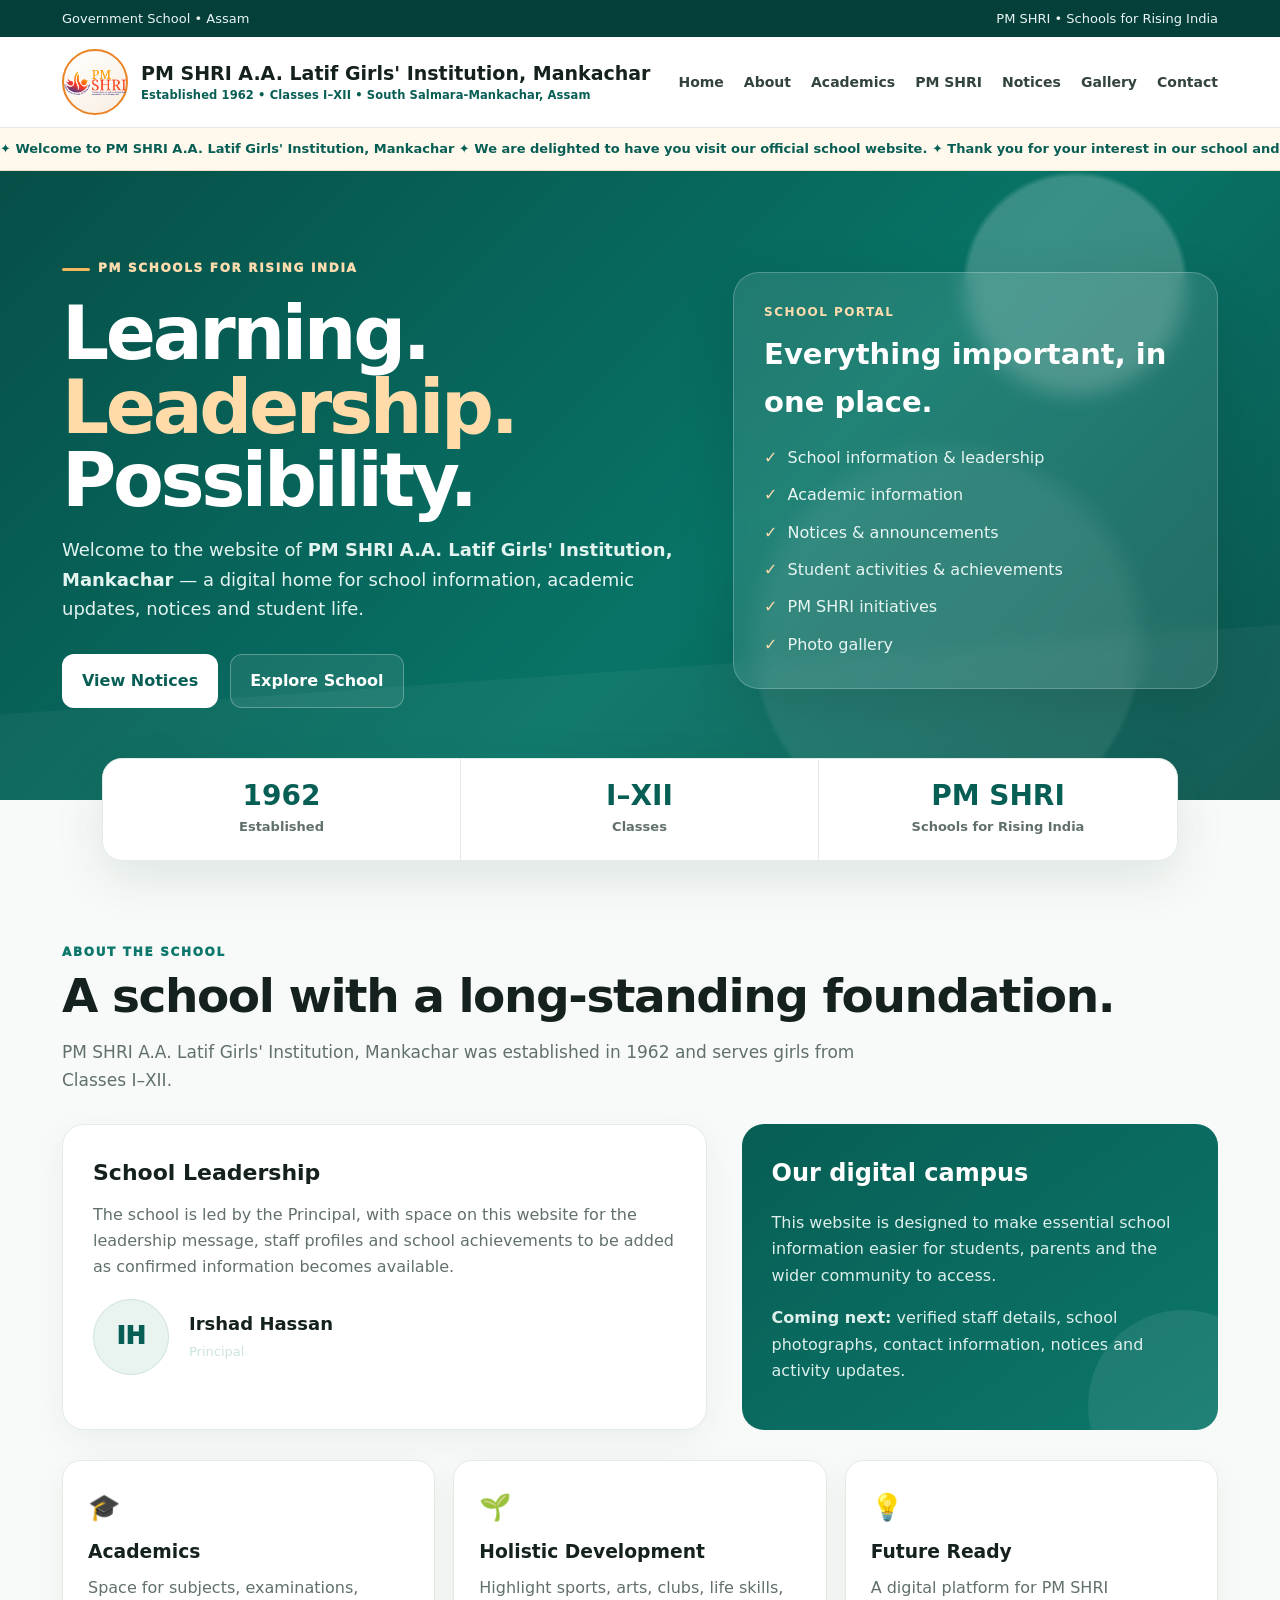
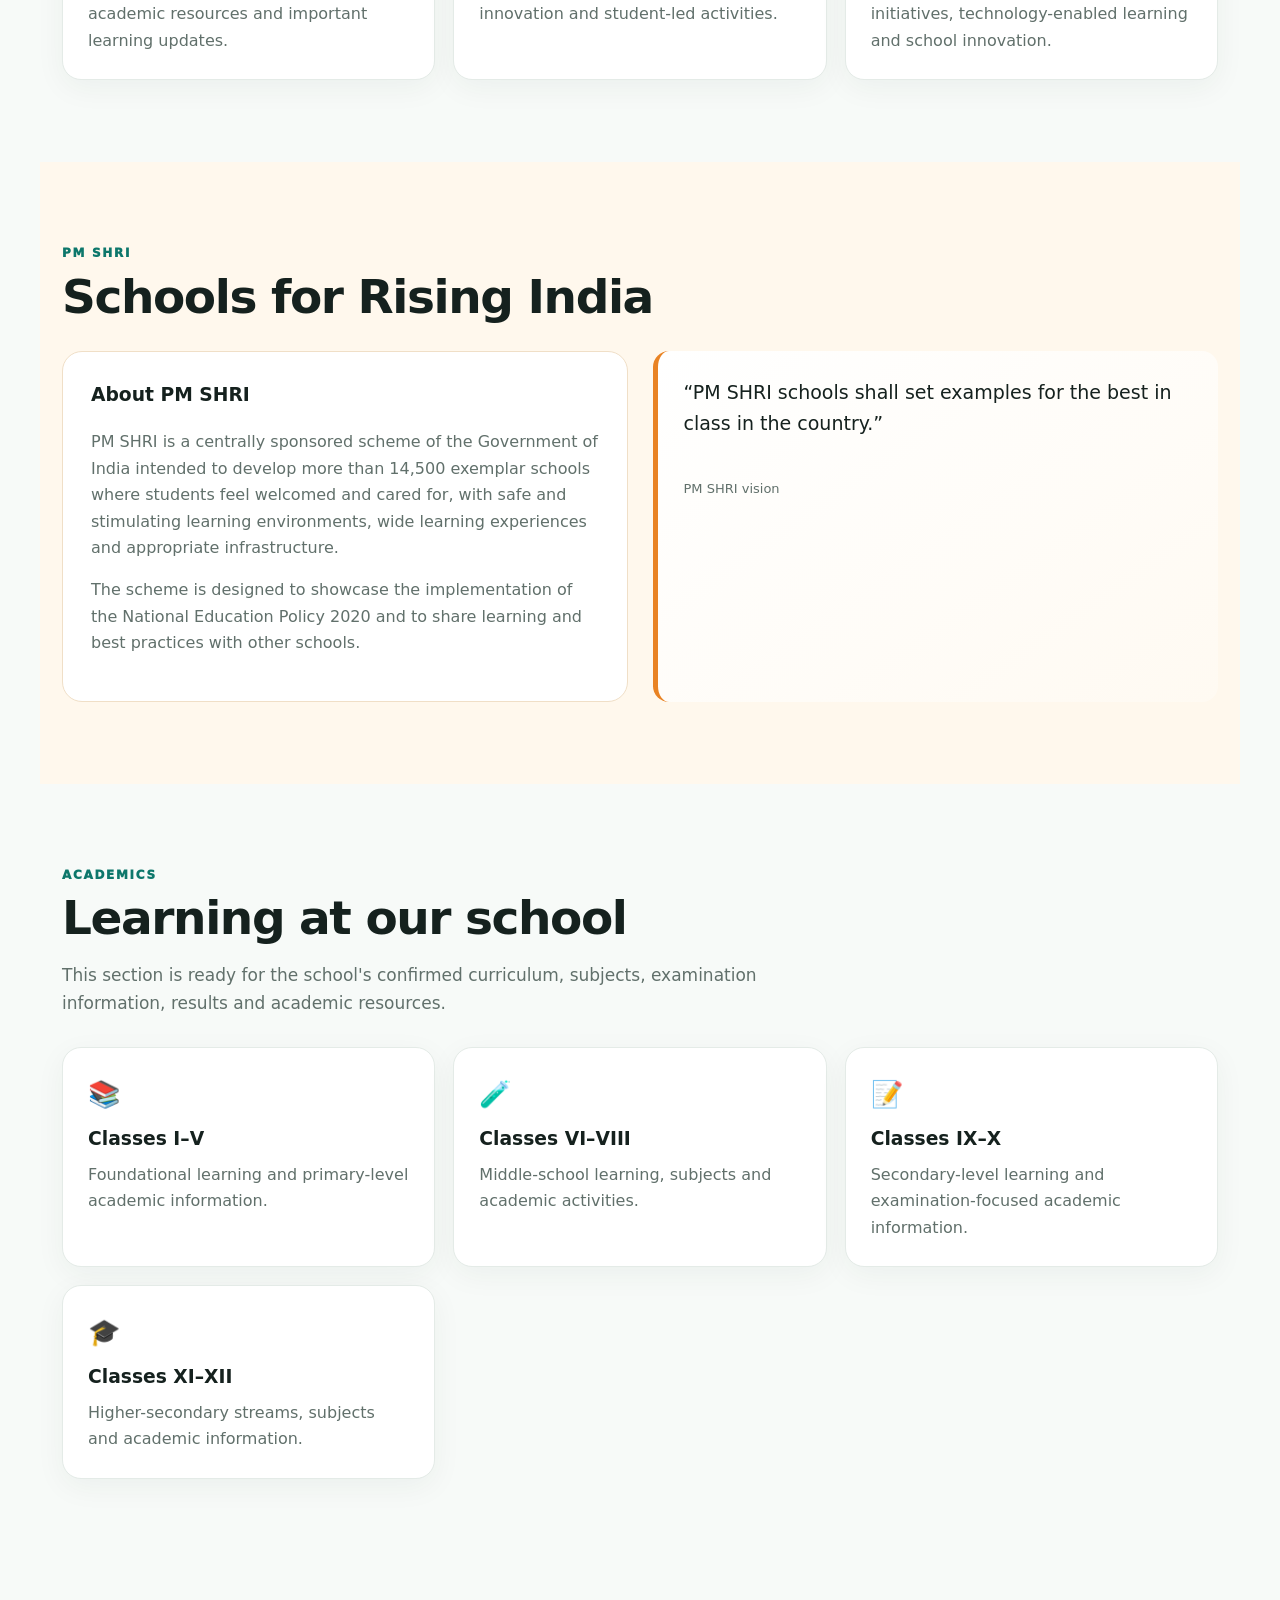
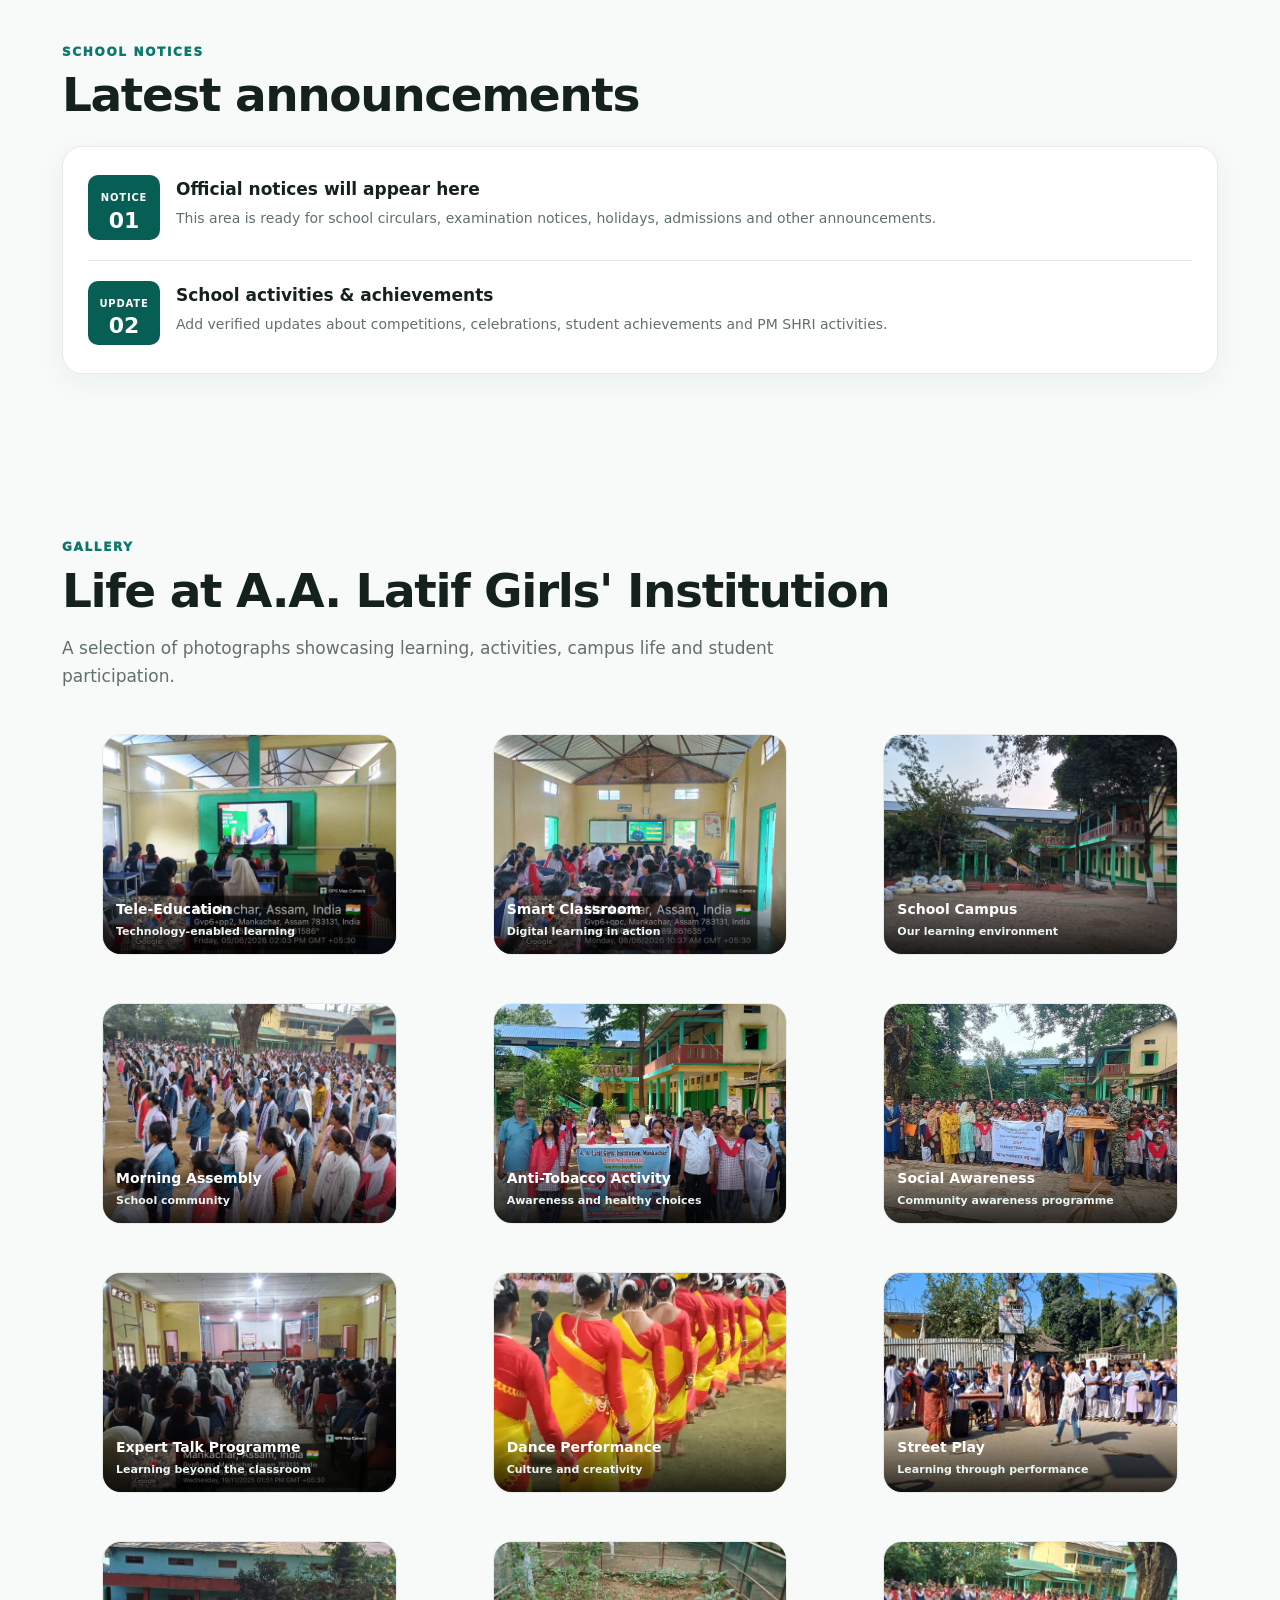
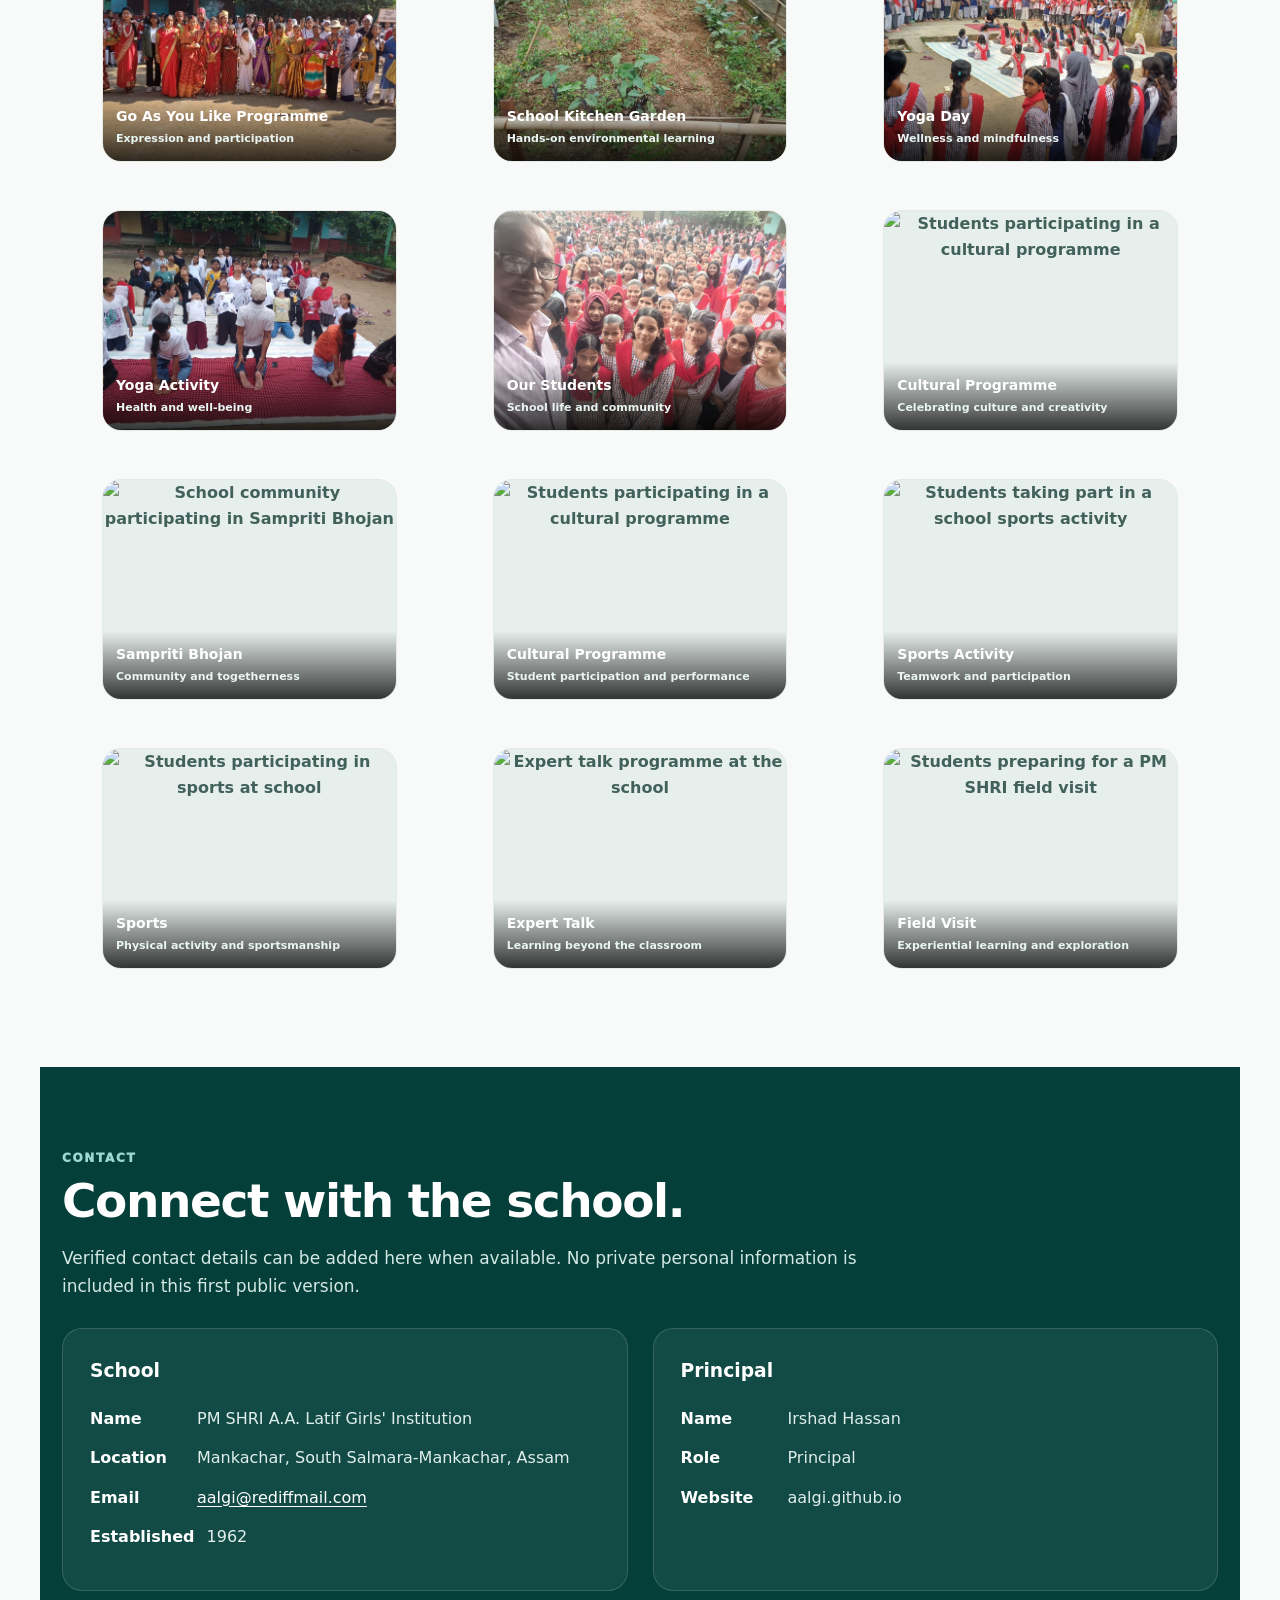
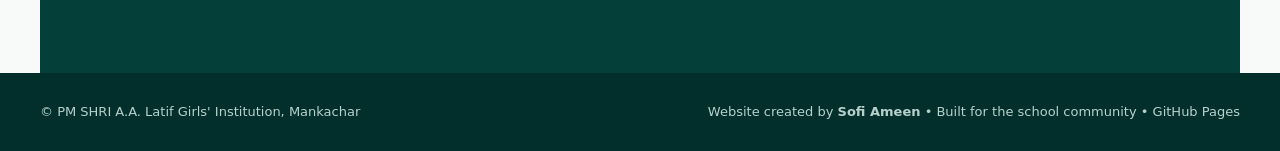
==== commit 1ad0cb53: "Add figures for cultural and sports events Added new figures and captions for cultural and sports ac" ====
--- a/index.html
+++ b/index.html
@@ -1,6 +1,14 @@
 <!doctype html>
 <html lang="en">
 <head>
+<!-- Google tag (gtag.js) -->
+<script async src="https://www.googletagmanager.com/gtag/js?id=G-VXDR3RZ91E"></script>
+<script>
+  window.dataLayer = window.dataLayer || [];
+  function gtag(){dataLayer.push(arguments);}
+  gtag('js', new Date());
+  gtag('config', 'G-VXDR3RZ91E');
+</script>
 <meta charset="utf-8">
 <meta name="viewport" content="width=device-width,initial-scale=1">
 <meta name="theme-color" content="#075e54">
@@ -284,6 +292,13 @@
     <figure class="photo"><img src="assets/Yoga_Day.jpeg" alt="Students participating in Yoga Day activities" loading="lazy"><figcaption>Yoga Day<span>Wellness and mindfulness</span></figcaption></figure>
     <figure class="photo"><img src="assets/yoga.jpeg" alt="Students participating in yoga activities" loading="lazy"><figcaption>Yoga Activity<span>Health and well-being</span></figcaption></figure>
     <figure class="photo"><img src="assets/students.jpeg" alt="Students of PM SHRI A.A. Latif Girls' Institution" loading="lazy"><figcaption>Our Students<span>School life and community</span></figcaption></figure>
+    <figure class="photo"><img src="assets/CULTURAL_PROGRAM2.jpeg" alt="Students participating in a cultural programme" loading="lazy"><figcaption>Cultural Programme<span>Celebrating culture and creativity</span></figcaption></figure>
+    <figure class="photo"><img src="assets/SAMPRITI_BHOJAN.jpeg" alt="School community participating in Sampriti Bhojan" loading="lazy"><figcaption>Sampriti Bhojan<span>Community and togetherness</span></figcaption></figure>
+    <figure class="photo"><img src="assets/CULTURAL_PROGRAM.jpeg" alt="Students participating in a cultural programme" loading="lazy"><figcaption>Cultural Programme<span>Student participation and performance</span></figcaption></figure>
+    <figure class="photo"><img src="assets/SPORTS2.jpeg" alt="Students taking part in a school sports activity" loading="lazy"><figcaption>Sports Activity<span>Teamwork and participation</span></figcaption></figure>
+    <figure class="photo"><img src="assets/SPORTS.jpeg" alt="Students participating in sports at school" loading="lazy"><figcaption>Sports<span>Physical activity and sportsmanship</span></figcaption></figure>
+    <figure class="photo"><img src="assets/EXPERT_TALK.jpeg" alt="Expert talk programme at the school" loading="lazy"><figcaption>Expert Talk<span>Learning beyond the classroom</span></figcaption></figure>
+    <figure class="photo"><img src="assets/field_visit.jpeg" alt="Students preparing for a PM SHRI field visit" loading="lazy"><figcaption>Field Visit<span>Experiential learning and exploration</span></figcaption></figure>
   </div>
 </section>
 
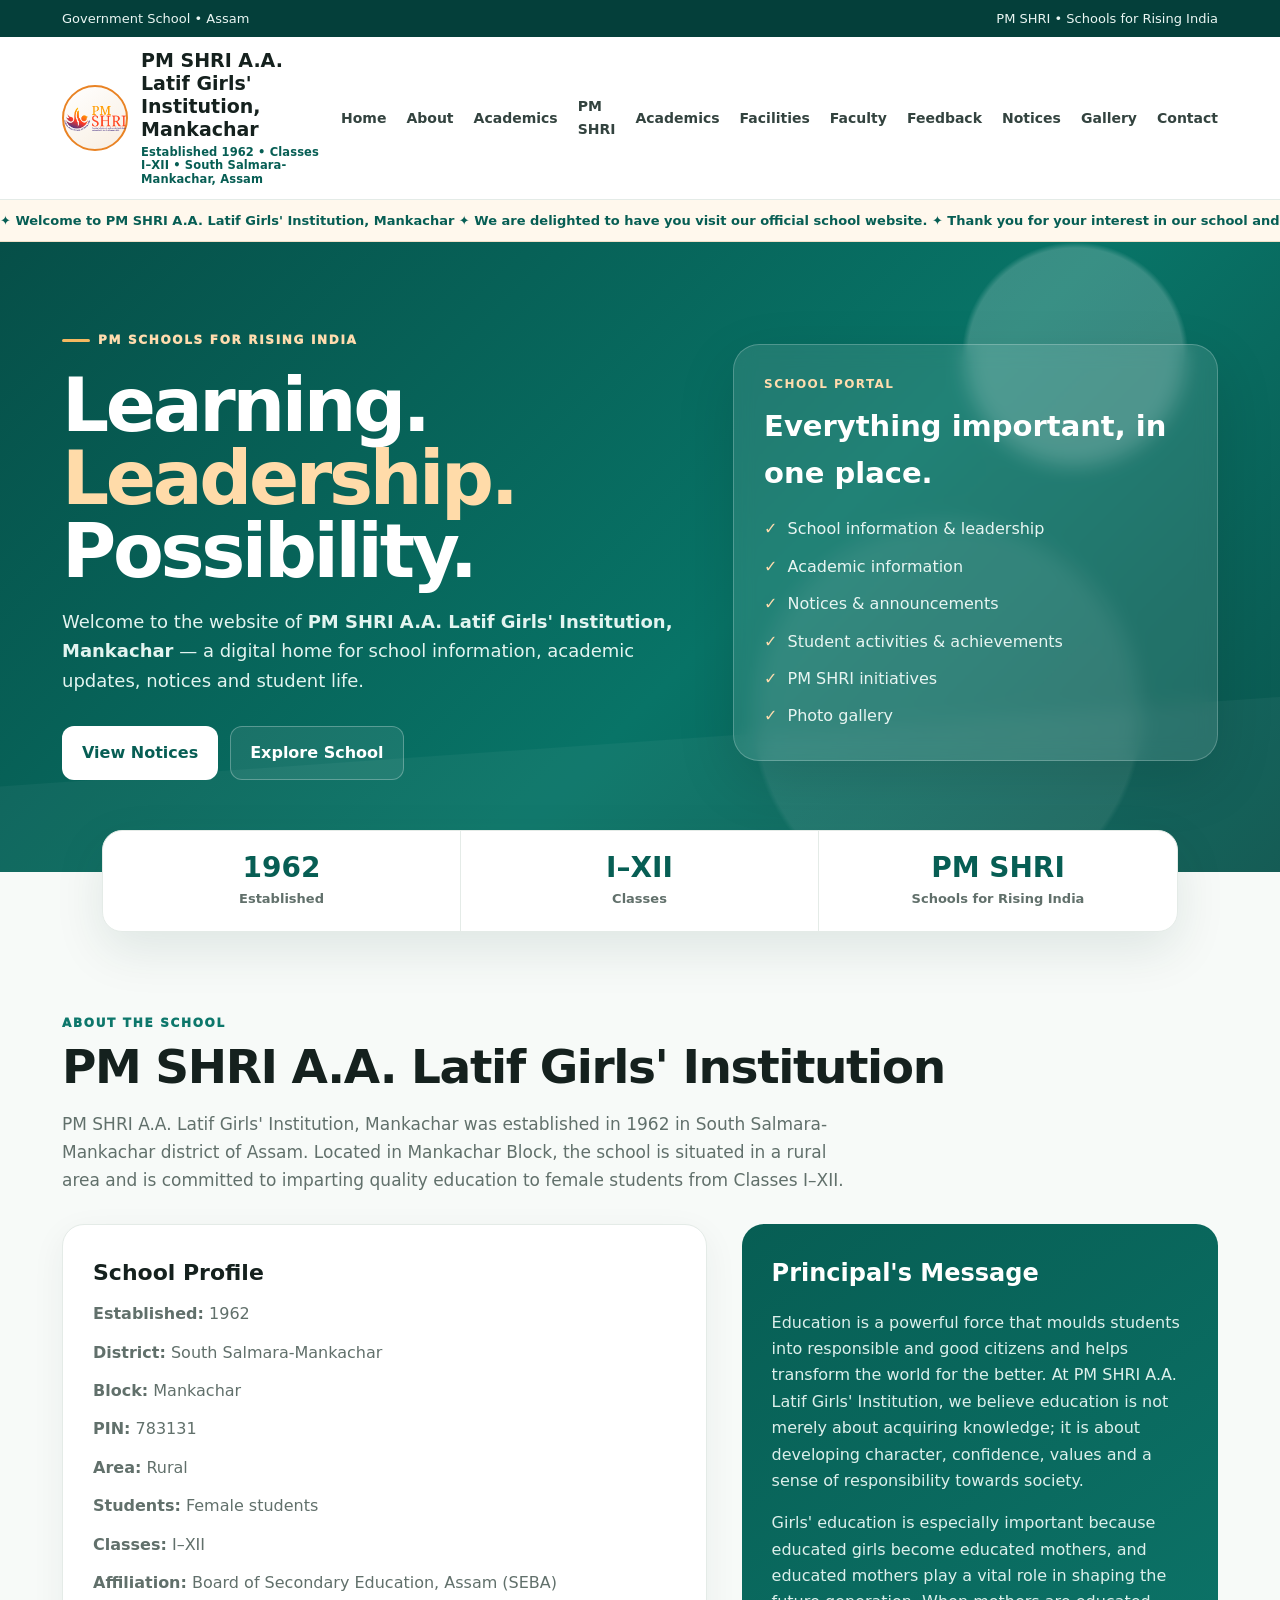
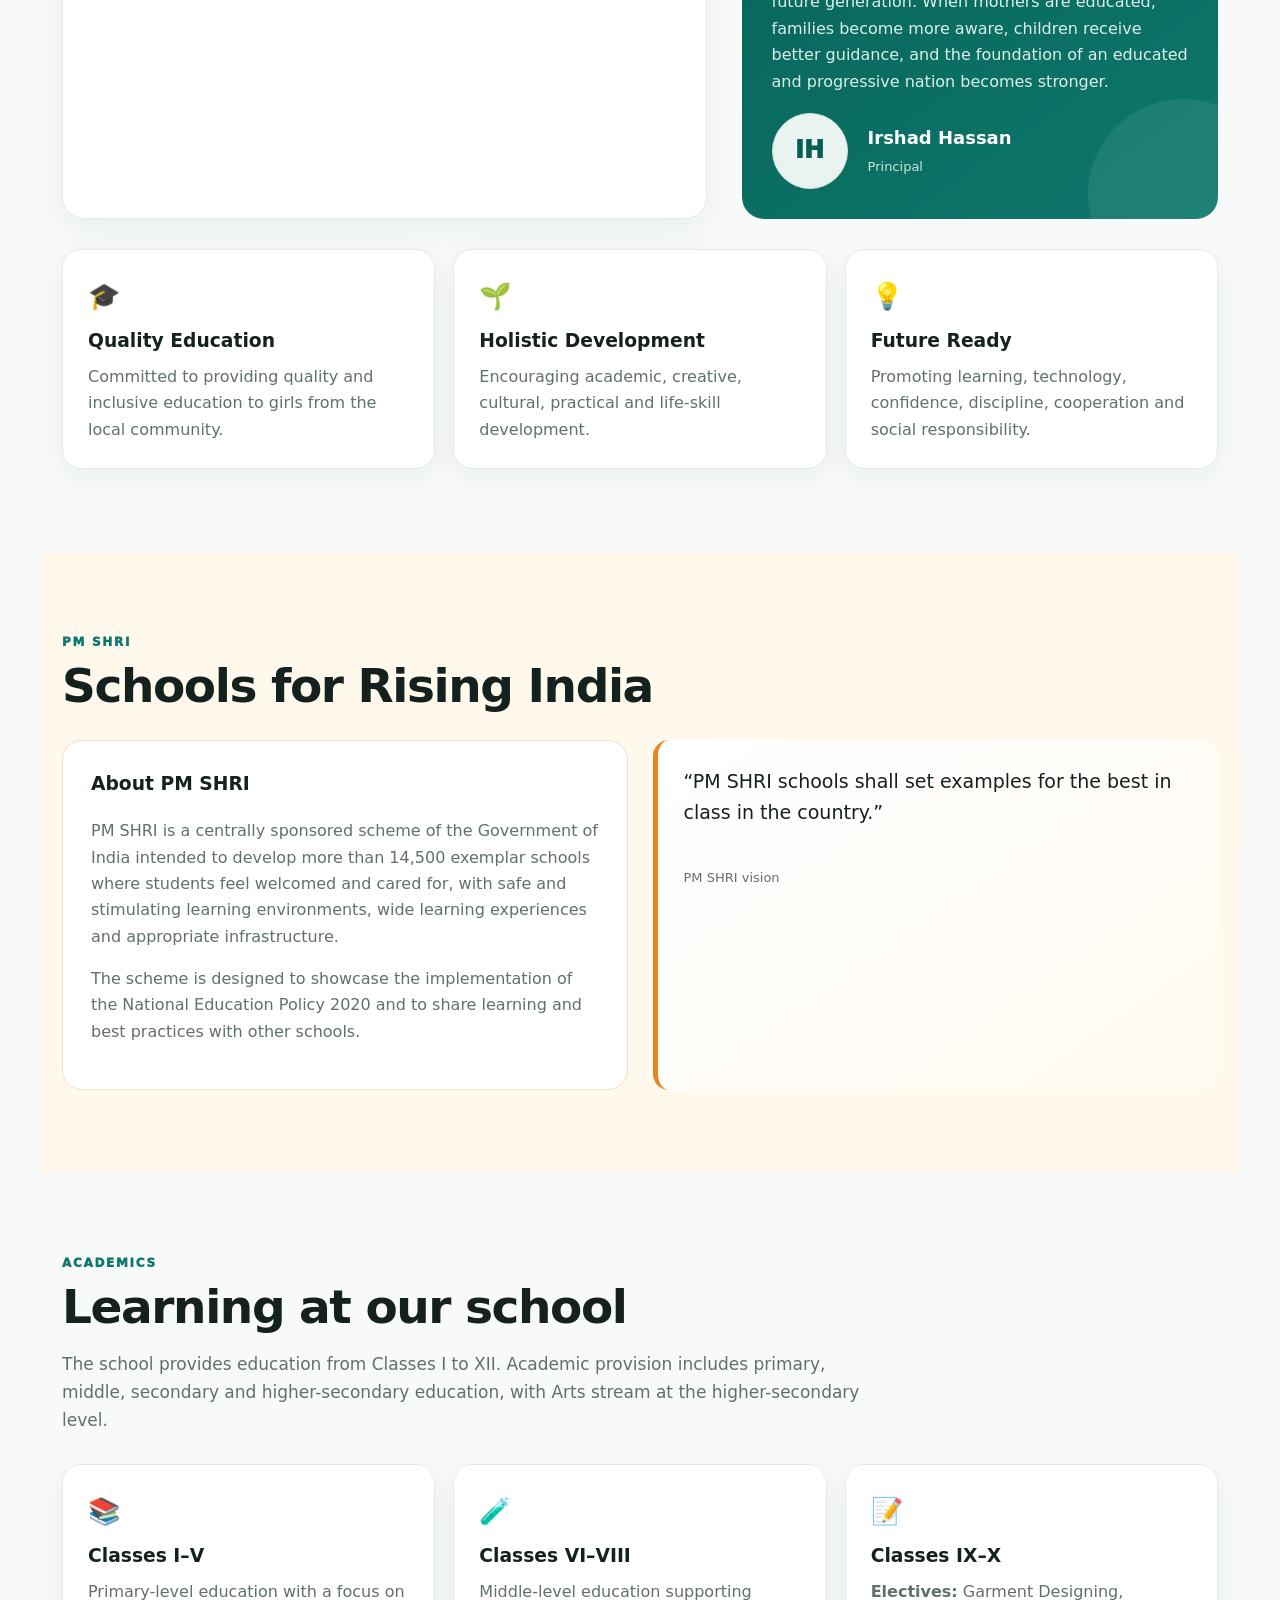
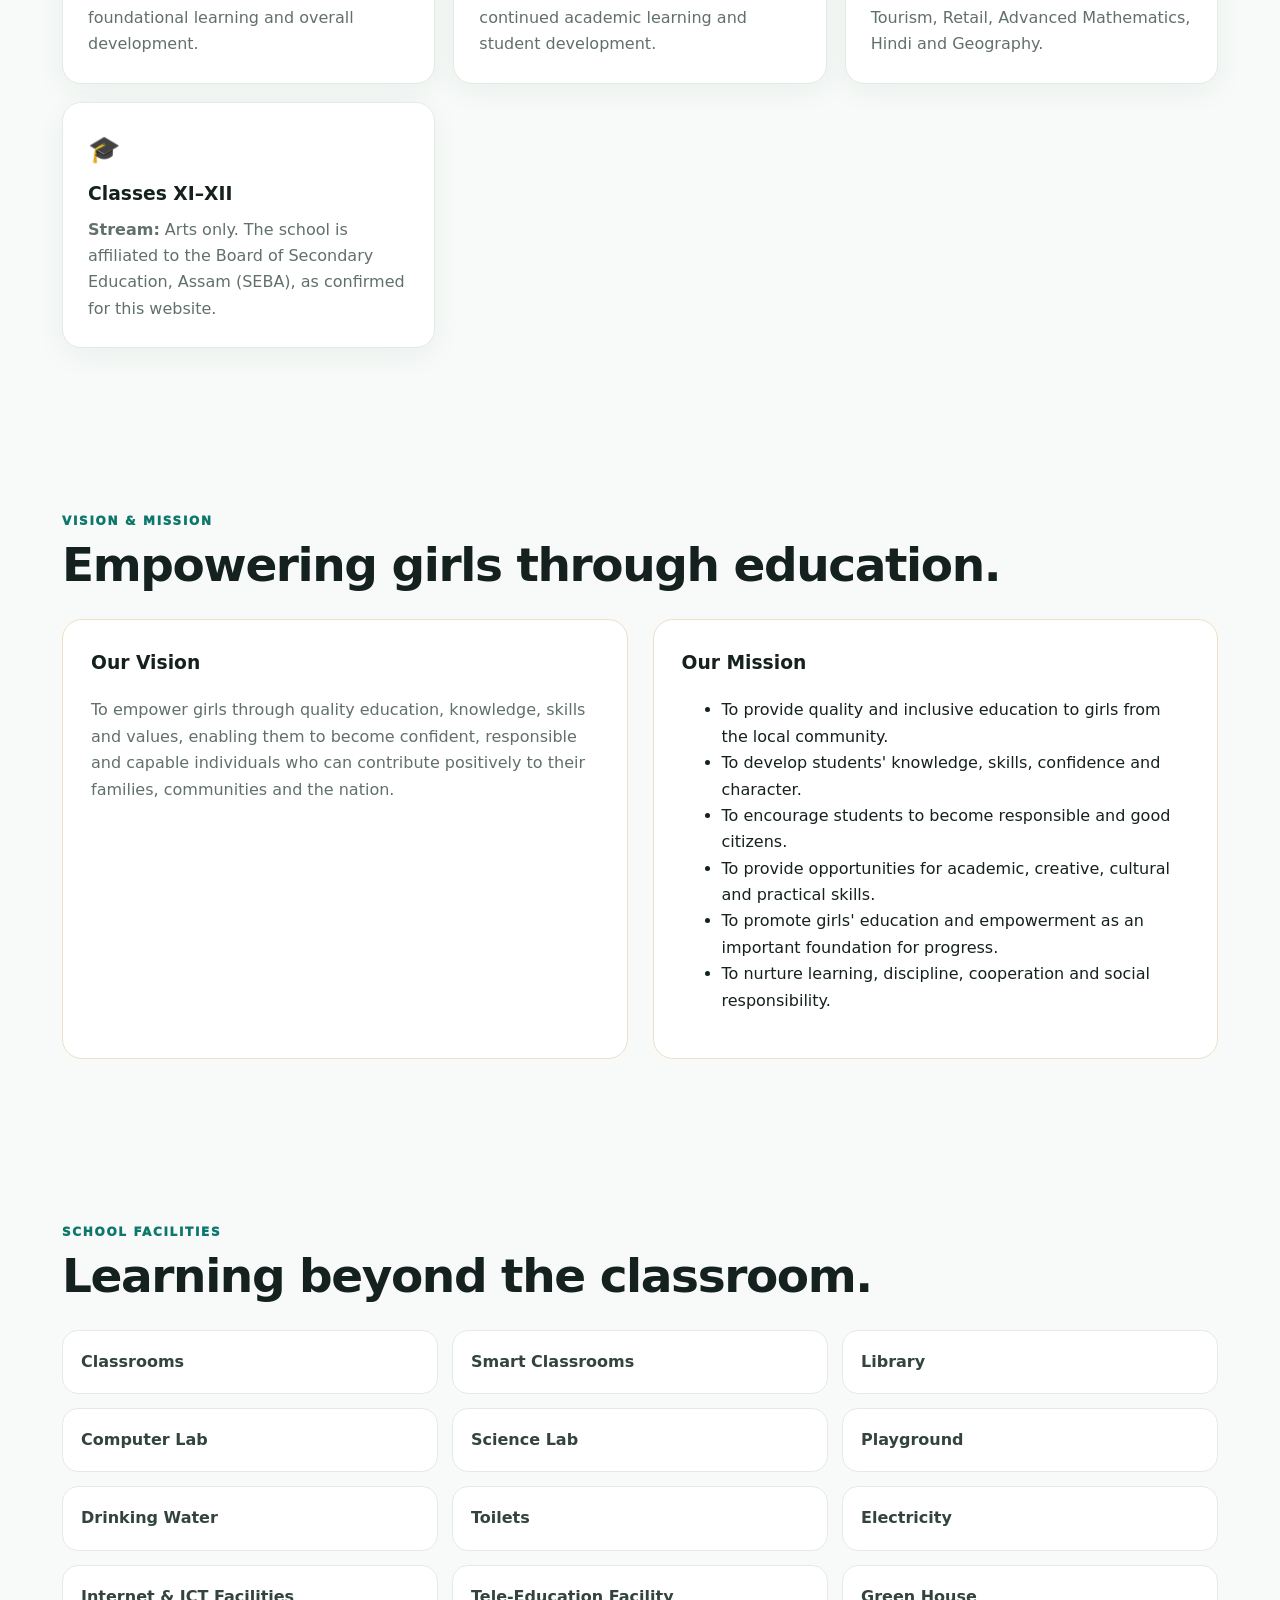
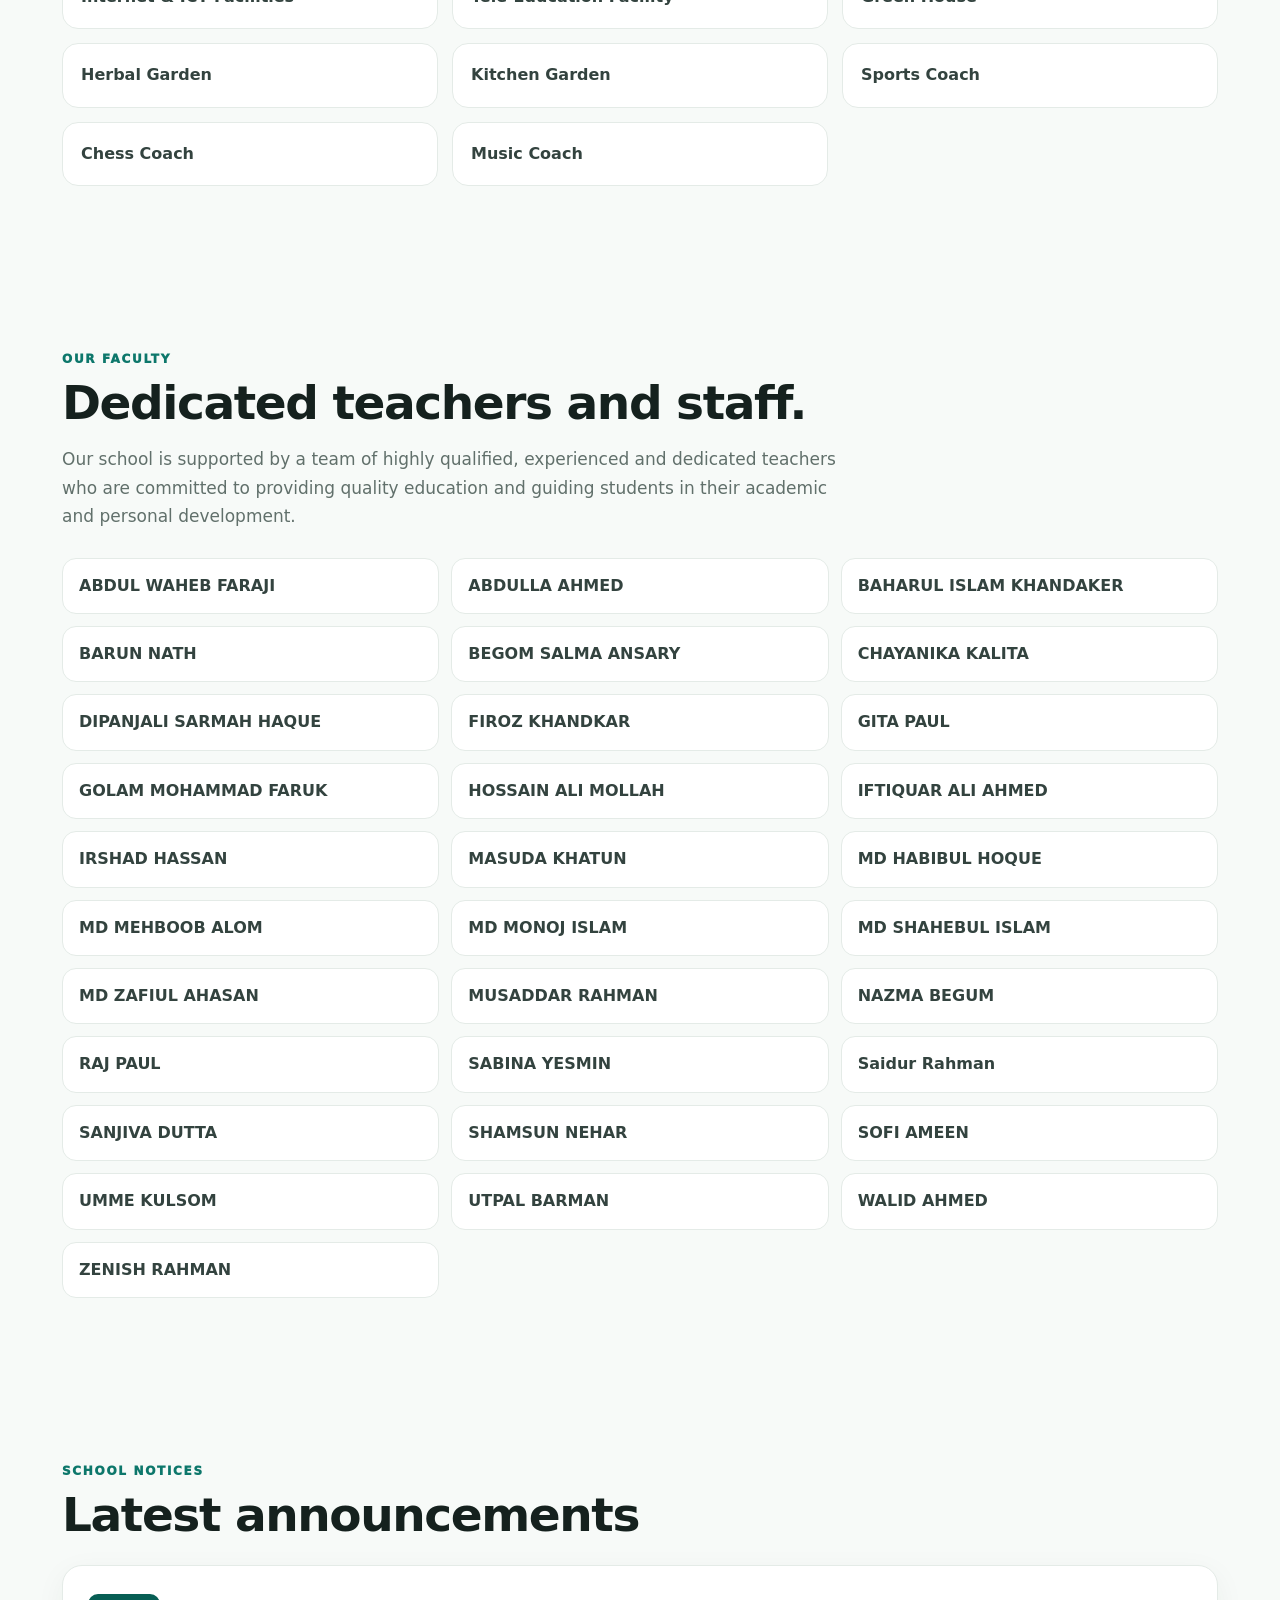
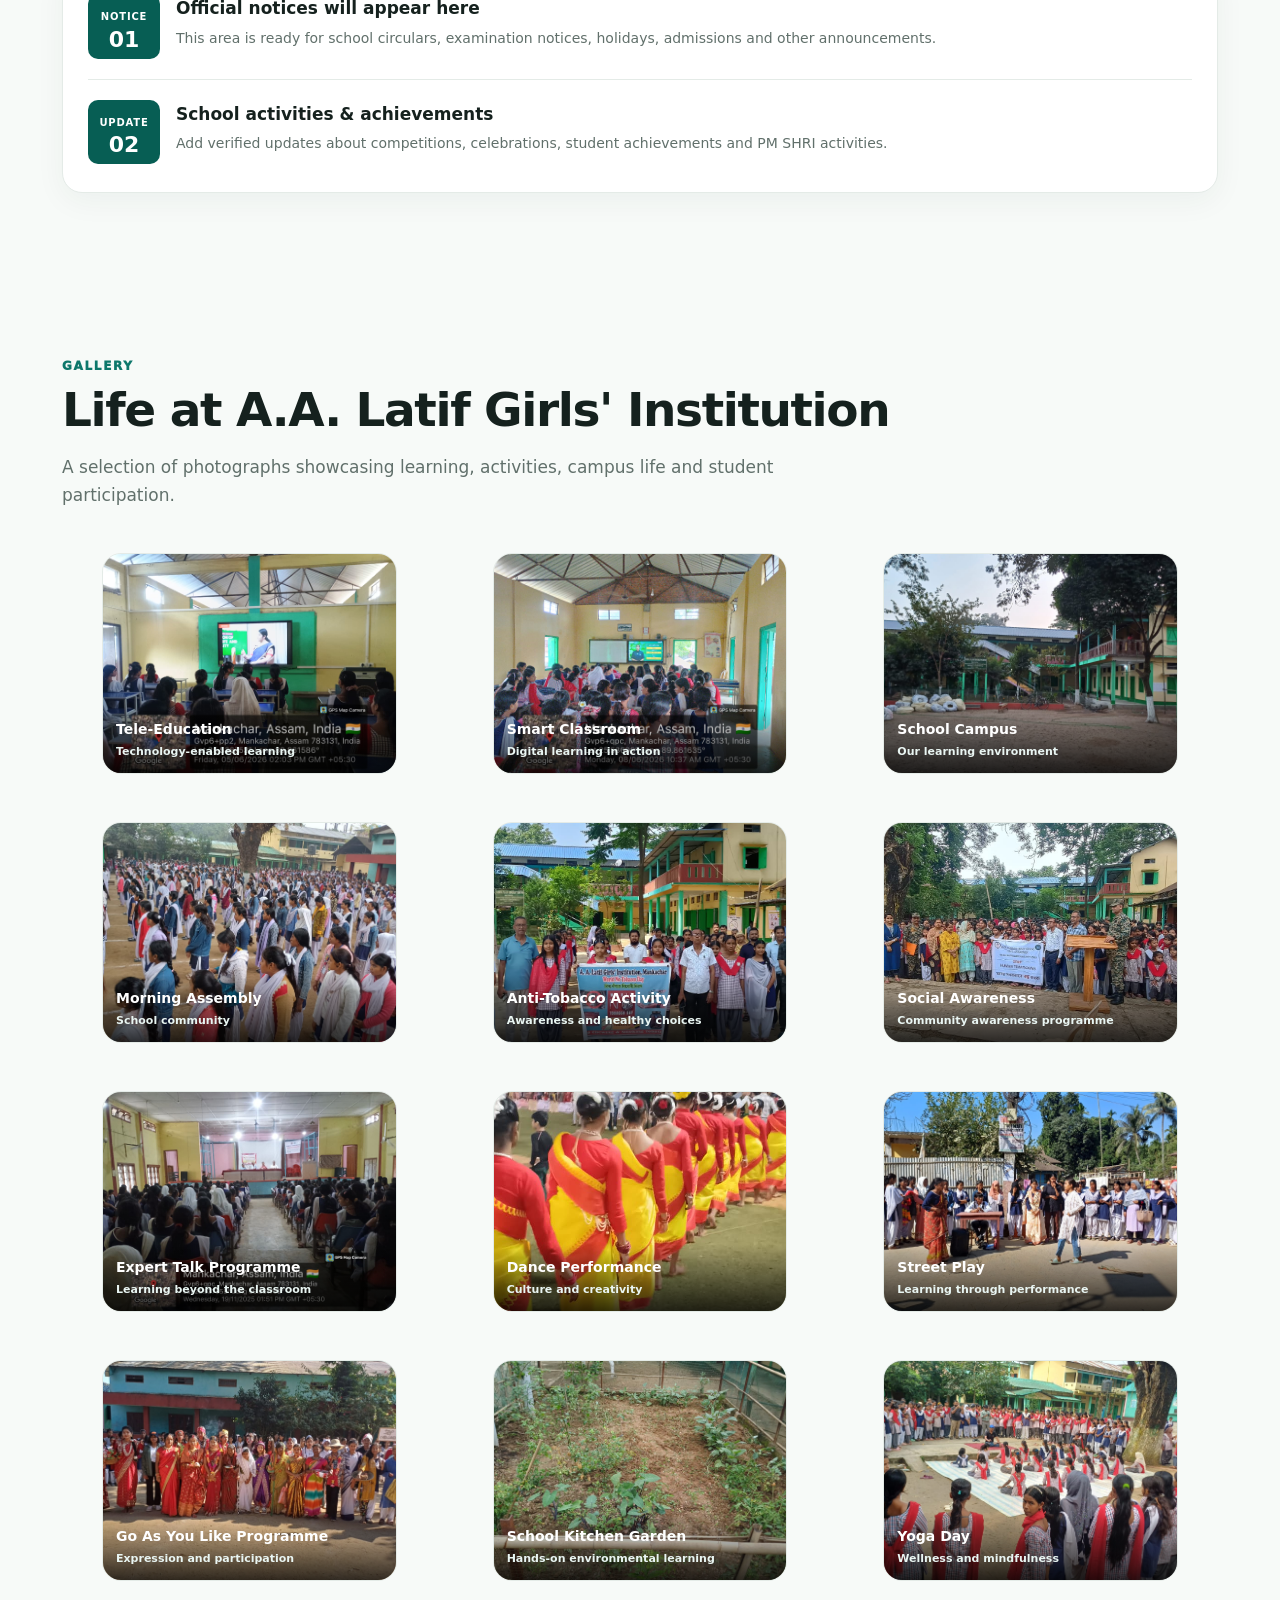
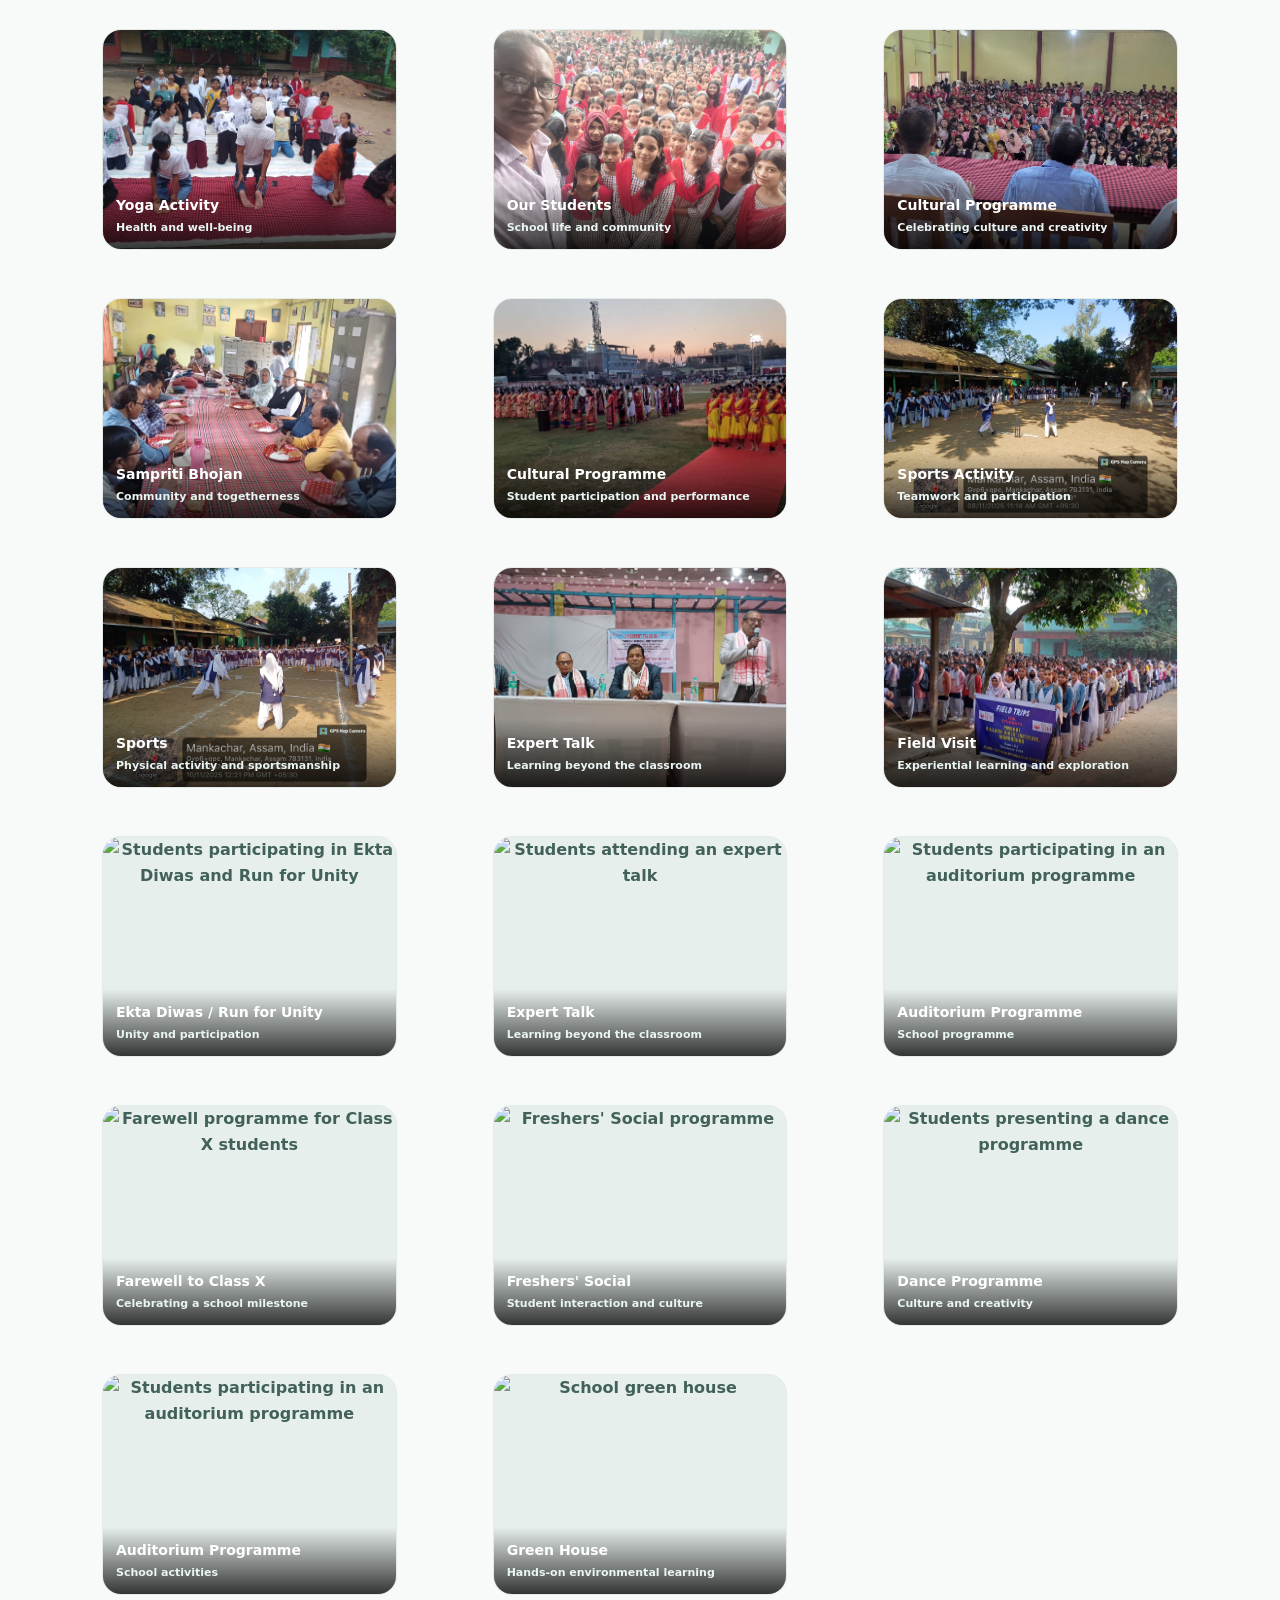
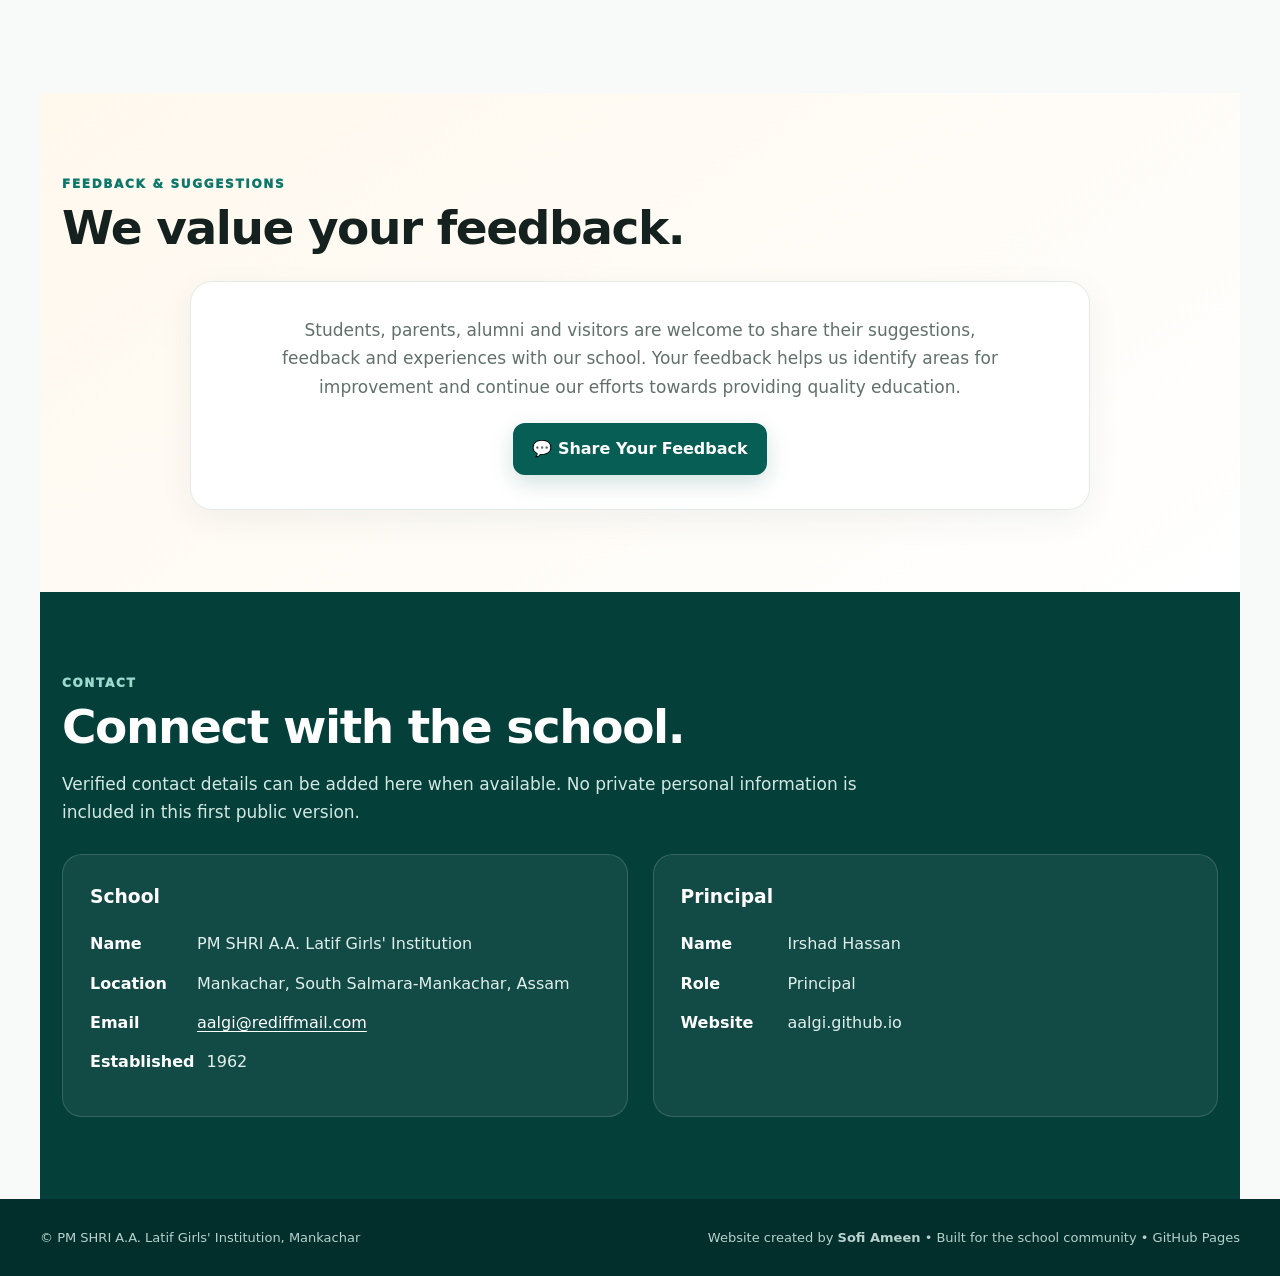
==== commit 01d5cfbd: "Revise school details and improve layout Updated school information, added feedback section, and enh" ====
--- a/index.html
+++ b/index.html
@@ -13,7 +13,7 @@
 <meta name="viewport" content="width=device-width,initial-scale=1">
 <meta name="theme-color" content="#075e54">
 <title>PM SHRI A.A. Latif Girls' Institution, Mankachar</title>
-<!-- Google Analytics 4 can be added here once the school Measurement ID (G-XXXXXXXXXX) is available. No public visitor counter is used. -->
+
 <meta name="description" content="PM SHRI A.A. Latif Girls' Institution, Mankachar, Assam — school information, academics, notices, gallery and PM SHRI initiatives.">
 <style>
 :root{
@@ -127,10 +127,23 @@
 .marquee-track span{margin-right:55px}
 @keyframes marquee{from{transform:translateX(0)}to{transform:translateX(-50%)}}
 .gallery .photo{position:relative;padding:0;display:block;background:#e7efec}
-.gallery .photo img{width:100%;height:100%;display:block;object-fit:cover}
+.gallery .photo img{width:100%;height:100%;display:block;object-fit:cover}.gallery .photo img.rotated-dance{object-fit:contain;background:#e7efec}
 .gallery .photo figcaption{position:absolute;left:0;right:0;bottom:0;padding:12px 13px;background:linear-gradient(transparent,rgba(0,0,0,.78));color:#fff;font-size:14px;font-weight:850;text-align:left}
 .gallery .photo figcaption span{display:block;color:#e9f5f2;font-size:11px;font-weight:650;margin-top:2px}
 .contact a.email-link{color:#fff;text-decoration:underline;text-underline-offset:3px}
+
+.feedback{background:linear-gradient(145deg,#fff8ed,#ffffff)}
+.feedback-card{max-width:900px;margin:28px auto 0;background:#fff;border:1px solid var(--line);border-radius:22px;padding:34px;box-shadow:0 10px 34px rgba(15,54,47,.06);text-align:center}
+.feedback-card p{color:var(--muted);font-size:17px;max-width:720px;margin:0 auto 22px}
+.feedback-btn{background:var(--green);color:#fff;border:0;box-shadow:0 8px 22px rgba(7,94,84,.18)}
+.feedback-btn:hover{background:var(--green-soft)}
+.facility-grid{display:grid;grid-template-columns:repeat(3,1fr);gap:14px;margin-top:28px}
+.facility{background:#fff;border:1px solid var(--line);border-radius:16px;padding:18px;font-weight:800;color:#33433f}
+.faculty-grid{display:grid;grid-template-columns:repeat(3,1fr);gap:12px;margin-top:28px}
+.faculty{background:#fff;border:1px solid var(--line);border-radius:14px;padding:14px 16px;font-weight:750;color:#33433f}
+@media(max-width:900px){.facility-grid,.faculty-grid{grid-template-columns:1fr 1fr}}
+@media(max-width:560px){.facility-grid,.faculty-grid{grid-template-columns:1fr}}
+
 @media(prefers-reduced-motion:reduce){.marquee-track{animation:none}.marquee{overflow:auto}}
 </style>
 </head>
@@ -155,7 +168,7 @@
     <button class="menu" onclick="toggleNav()" aria-label="Open navigation">☰</button>
     <nav id="nav">
       <a href="#home">Home</a><a href="#about">About</a><a href="#academics">Academics</a>
-      <a href="#pmshri">PM SHRI</a><a href="#notices">Notices</a><a href="#gallery">Gallery</a><a href="#contact">Contact</a>
+      <a href="#pmshri">PM SHRI</a><a href="#academics">Academics</a><a href="#facilities">Facilities</a><a href="#faculty">Faculty</a><a href="#feedback">Feedback</a><a href="#notices">Notices</a><a href="#gallery">Gallery</a><a href="#contact">Contact</a>
     </nav>
   </div>
 </header>
@@ -204,29 +217,36 @@
 
 <section class="section" id="about">
   <div class="eyebrow">About the school</div>
-  <h2>A school with a long-standing foundation.</h2>
-  <p class="lead">PM SHRI A.A. Latif Girls' Institution, Mankachar was established in 1962 and serves girls from Classes I–XII.</p>
+  <h2>PM SHRI A.A. Latif Girls' Institution</h2>
+  <p class="lead">PM SHRI A.A. Latif Girls' Institution, Mankachar was established in 1962 in South Salmara-Mankachar district of Assam. Located in Mankachar Block, the school is situated in a rural area and is committed to imparting quality education to female students from Classes I–XII.</p>
 
   <div class="intro-grid">
     <article class="feature">
-      <h3>School Leadership</h3>
-      <p>The school is led by the Principal, with space on this website for the leadership message, staff profiles and school achievements to be added as confirmed information becomes available.</p>
+      <h3>School Profile</h3>
+      <p><strong>Established:</strong> 1962</p>
+      <p><strong>District:</strong> South Salmara-Mankachar</p>
+      <p><strong>Block:</strong> Mankachar</p>
+      <p><strong>PIN:</strong> 783131</p>
+      <p><strong>Area:</strong> Rural</p>
+      <p><strong>Students:</strong> Female students</p>
+      <p><strong>Classes:</strong> I–XII</p>
+      <p><strong>Affiliation:</strong> Board of Secondary Education, Assam (SEBA)</p>
+    </article>
+    <article class="highlight">
+      <h3>Principal's Message</h3>
+      <p>Education is a powerful force that moulds students into responsible and good citizens and helps transform the world for the better. At PM SHRI A.A. Latif Girls' Institution, we believe education is not merely about acquiring knowledge; it is about developing character, confidence, values and a sense of responsibility towards society.</p>
+      <p>Girls' education is especially important because educated girls become educated mothers, and educated mothers play a vital role in shaping the future generation. When mothers are educated, families become more aware, children receive better guidance, and the foundation of an educated and progressive nation becomes stronger.</p>
       <div class="principal">
         <div class="avatar">IH</div>
         <div><b>Irshad Hassan</b><span>Principal</span></div>
       </div>
     </article>
-    <article class="highlight">
-      <h3>Our digital campus</h3>
-      <p>This website is designed to make essential school information easier for students, parents and the wider community to access.</p>
-      <p><strong>Coming next:</strong> verified staff details, school photographs, contact information, notices and activity updates.</p>
-    </article>
   </div>
 
   <div class="cards">
-    <article class="card"><div class="icon">🎓</div><h3>Academics</h3><p>Space for subjects, examinations, academic resources and important learning updates.</p></article>
-    <article class="card"><div class="icon">🌱</div><h3>Holistic Development</h3><p>Highlight sports, arts, clubs, life skills, innovation and student-led activities.</p></article>
-    <article class="card"><div class="icon">💡</div><h3>Future Ready</h3><p>A digital platform for PM SHRI initiatives, technology-enabled learning and school innovation.</p></article>
+    <article class="card"><div class="icon">🎓</div><h3>Quality Education</h3><p>Committed to providing quality and inclusive education to girls from the local community.</p></article>
+    <article class="card"><div class="icon">🌱</div><h3>Holistic Development</h3><p>Encouraging academic, creative, cultural, practical and life-skill development.</p></article>
+    <article class="card"><div class="icon">💡</div><h3>Future Ready</h3><p>Promoting learning, technology, confidence, discipline, cooperation and social responsibility.</p></article>
   </div>
 </section>
 
@@ -249,13 +269,50 @@
 <section class="section" id="academics">
   <div class="eyebrow">Academics</div>
   <h2>Learning at our school</h2>
-  <p class="lead">This section is ready for the school's confirmed curriculum, subjects, examination information, results and academic resources.</p>
+  <p class="lead">The school provides education from Classes I to XII. Academic provision includes primary, middle, secondary and higher-secondary education, with Arts stream at the higher-secondary level.</p>
   <div class="cards">
-    <article class="card"><div class="icon">📚</div><h3>Classes I–V</h3><p>Foundational learning and primary-level academic information.</p></article>
-    <article class="card"><div class="icon">🧪</div><h3>Classes VI–VIII</h3><p>Middle-school learning, subjects and academic activities.</p></article>
-    <article class="card"><div class="icon">📝</div><h3>Classes IX–X</h3><p>Secondary-level learning and examination-focused academic information.</p></article>
-    <article class="card"><div class="icon">🎓</div><h3>Classes XI–XII</h3><p>Higher-secondary streams, subjects and academic information.</p></article>
-  </div>
+    <article class="card"><div class="icon">📚</div><h3>Classes I–V</h3><p>Primary-level education with a focus on foundational learning and overall development.</p></article>
+    <article class="card"><div class="icon">🧪</div><h3>Classes VI–VIII</h3><p>Middle-level education supporting continued academic learning and student development.</p></article>
+    <article class="card"><div class="icon">📝</div><h3>Classes IX–X</h3><p><strong>Electives:</strong> Garment Designing, Tourism, Retail, Advanced Mathematics, Hindi and Geography.</p></article>
+    <article class="card"><div class="icon">🎓</div><h3>Classes XI–XII</h3><p><strong>Stream:</strong> Arts only. The school is affiliated to the Board of Secondary Education, Assam (SEBA), as confirmed for this website.</p></article>
+  </div>
+</section>
+
+<section class="section" id="vision">
+  <div class="eyebrow">Vision & Mission</div>
+  <h2>Empowering girls through education.</h2>
+  <div class="split">
+    <article class="pm-box"><h3>Our Vision</h3><p>To empower girls through quality education, knowledge, skills and values, enabling them to become confident, responsible and capable individuals who can contribute positively to their families, communities and the nation.</p></article>
+    <article class="pm-box"><h3>Our Mission</h3><ul>
+      <li>To provide quality and inclusive education to girls from the local community.</li>
+      <li>To develop students' knowledge, skills, confidence and character.</li>
+      <li>To encourage students to become responsible and good citizens.</li>
+      <li>To provide opportunities for academic, creative, cultural and practical skills.</li>
+      <li>To promote girls' education and empowerment as an important foundation for progress.</li>
+      <li>To nurture learning, discipline, cooperation and social responsibility.</li>
+    </ul></article>
+  </div>
+</section>
+
+<section class="section" id="facilities">
+  <div class="eyebrow">School Facilities</div>
+  <h2>Learning beyond the classroom.</h2>
+  <div class="facility-grid">
+    <div class="facility">Classrooms</div><div class="facility">Smart Classrooms</div><div class="facility">Library</div>
+    <div class="facility">Computer Lab</div><div class="facility">Science Lab</div><div class="facility">Playground</div>
+    <div class="facility">Drinking Water</div><div class="facility">Toilets</div><div class="facility">Electricity</div>
+    <div class="facility">Internet & ICT Facilities</div><div class="facility">Tele-Education Facility</div><div class="facility">Green House</div>
+    <div class="facility">Herbal Garden</div><div class="facility">Kitchen Garden</div><div class="facility">Sports Coach</div>
+    <div class="facility">Chess Coach</div><div class="facility">Music Coach</div>
+  </div>
+</section>
+
+<section class="section" id="faculty">
+  <div class="eyebrow">Our Faculty</div>
+  <h2>Dedicated teachers and staff.</h2>
+  <p class="lead">Our school is supported by a team of highly qualified, experienced and dedicated teachers who are committed to providing quality education and guiding students in their academic and personal development.</p>
+  <div class="faculty-grid">
+<div class="faculty">ABDUL WAHEB FARAJI</div><div class="faculty">ABDULLA AHMED</div><div class="faculty">BAHARUL ISLAM KHANDAKER</div><div class="faculty">BARUN NATH</div><div class="faculty">BEGOM SALMA ANSARY</div><div class="faculty">CHAYANIKA KALITA</div><div class="faculty">DIPANJALI SARMAH HAQUE</div><div class="faculty">FIROZ KHANDKAR</div><div class="faculty">GITA PAUL</div><div class="faculty">GOLAM MOHAMMAD FARUK</div><div class="faculty">HOSSAIN ALI MOLLAH</div><div class="faculty">IFTIQUAR ALI AHMED</div><div class="faculty">IRSHAD HASSAN</div><div class="faculty">MASUDA KHATUN</div><div class="faculty">MD HABIBUL HOQUE</div><div class="faculty">MD MEHBOOB ALOM</div><div class="faculty">MD MONOJ ISLAM</div><div class="faculty">MD SHAHEBUL ISLAM</div><div class="faculty">MD ZAFIUL AHASAN</div><div class="faculty">MUSADDAR RAHMAN</div><div class="faculty">NAZMA BEGUM</div><div class="faculty">RAJ PAUL</div><div class="faculty">SABINA YESMIN</div><div class="faculty">Saidur Rahman</div><div class="faculty">SANJIVA DUTTA</div><div class="faculty">SHAMSUN NEHAR</div><div class="faculty">SOFI AMEEN</div><div class="faculty">UMME KULSOM</div><div class="faculty">UTPAL BARMAN</div><div class="faculty">WALID AHMED</div><div class="faculty">ZENISH RAHMAN</div></div>
 </section>
 
 <section class="section" id="notices">
@@ -299,6 +356,23 @@
     <figure class="photo"><img src="assets/SPORTS.jpeg" alt="Students participating in sports at school" loading="lazy"><figcaption>Sports<span>Physical activity and sportsmanship</span></figcaption></figure>
     <figure class="photo"><img src="assets/EXPERT_TALK.jpeg" alt="Expert talk programme at the school" loading="lazy"><figcaption>Expert Talk<span>Learning beyond the classroom</span></figcaption></figure>
     <figure class="photo"><img src="assets/field_visit.jpeg" alt="Students preparing for a PM SHRI field visit" loading="lazy"><figcaption>Field Visit<span>Experiential learning and exploration</span></figcaption></figure>
+    <figure class="photo"><img src="assets/ekta_diwas.jpeg" alt="Students participating in Ekta Diwas and Run for Unity" loading="lazy"><figcaption>Ekta Diwas / Run for Unity<span>Unity and participation</span></figcaption></figure>
+    <figure class="photo"><img src="assets/expert_talk_2.jpeg" alt="Students attending an expert talk" loading="lazy"><figcaption>Expert Talk<span>Learning beyond the classroom</span></figcaption></figure>
+    <figure class="photo"><img src="assets/auditorium.jpeg" alt="Students participating in an auditorium programme" loading="lazy"><figcaption>Auditorium Programme<span>School programme</span></figcaption></figure>
+    <figure class="photo"><img src="assets/farewell_class_x.jpeg" alt="Farewell programme for Class X students" loading="lazy"><figcaption>Farewell to Class X<span>Celebrating a school milestone</span></figcaption></figure>
+    <figure class="photo"><img src="assets/freshers_social.jpeg" alt="Freshers' Social programme" loading="lazy"><figcaption>Freshers' Social<span>Student interaction and culture</span></figcaption></figure>
+    <figure class="photo"><img class="rotated-dance" src="assets/dance_program_rotated.jpeg" alt="Students presenting a dance programme" loading="lazy"><figcaption>Dance Programme<span>Culture and creativity</span></figcaption></figure>
+    <figure class="photo"><img src="assets/auditorium2.jpeg" alt="Students participating in an auditorium programme" loading="lazy"><figcaption>Auditorium Programme<span>School activities</span></figcaption></figure>
+    <figure class="photo"><img src="assets/green_house.jpeg" alt="School green house" loading="lazy"><figcaption>Green House<span>Hands-on environmental learning</span></figcaption></figure>
+  </div>
+</section>
+
+<section class="section feedback" id="feedback">
+  <div class="eyebrow">Feedback & Suggestions</div>
+  <h2>We value your feedback.</h2>
+  <div class="feedback-card">
+    <p>Students, parents, alumni and visitors are welcome to share their suggestions, feedback and experiences with our school. Your feedback helps us identify areas for improvement and continue our efforts towards providing quality education.</p>
+    <a class="btn feedback-btn" href="https://forms.gle/HUktQdHPuWs86jkc8" target="_blank" rel="noopener">💬 Share Your Feedback</a>
   </div>
 </section>
 
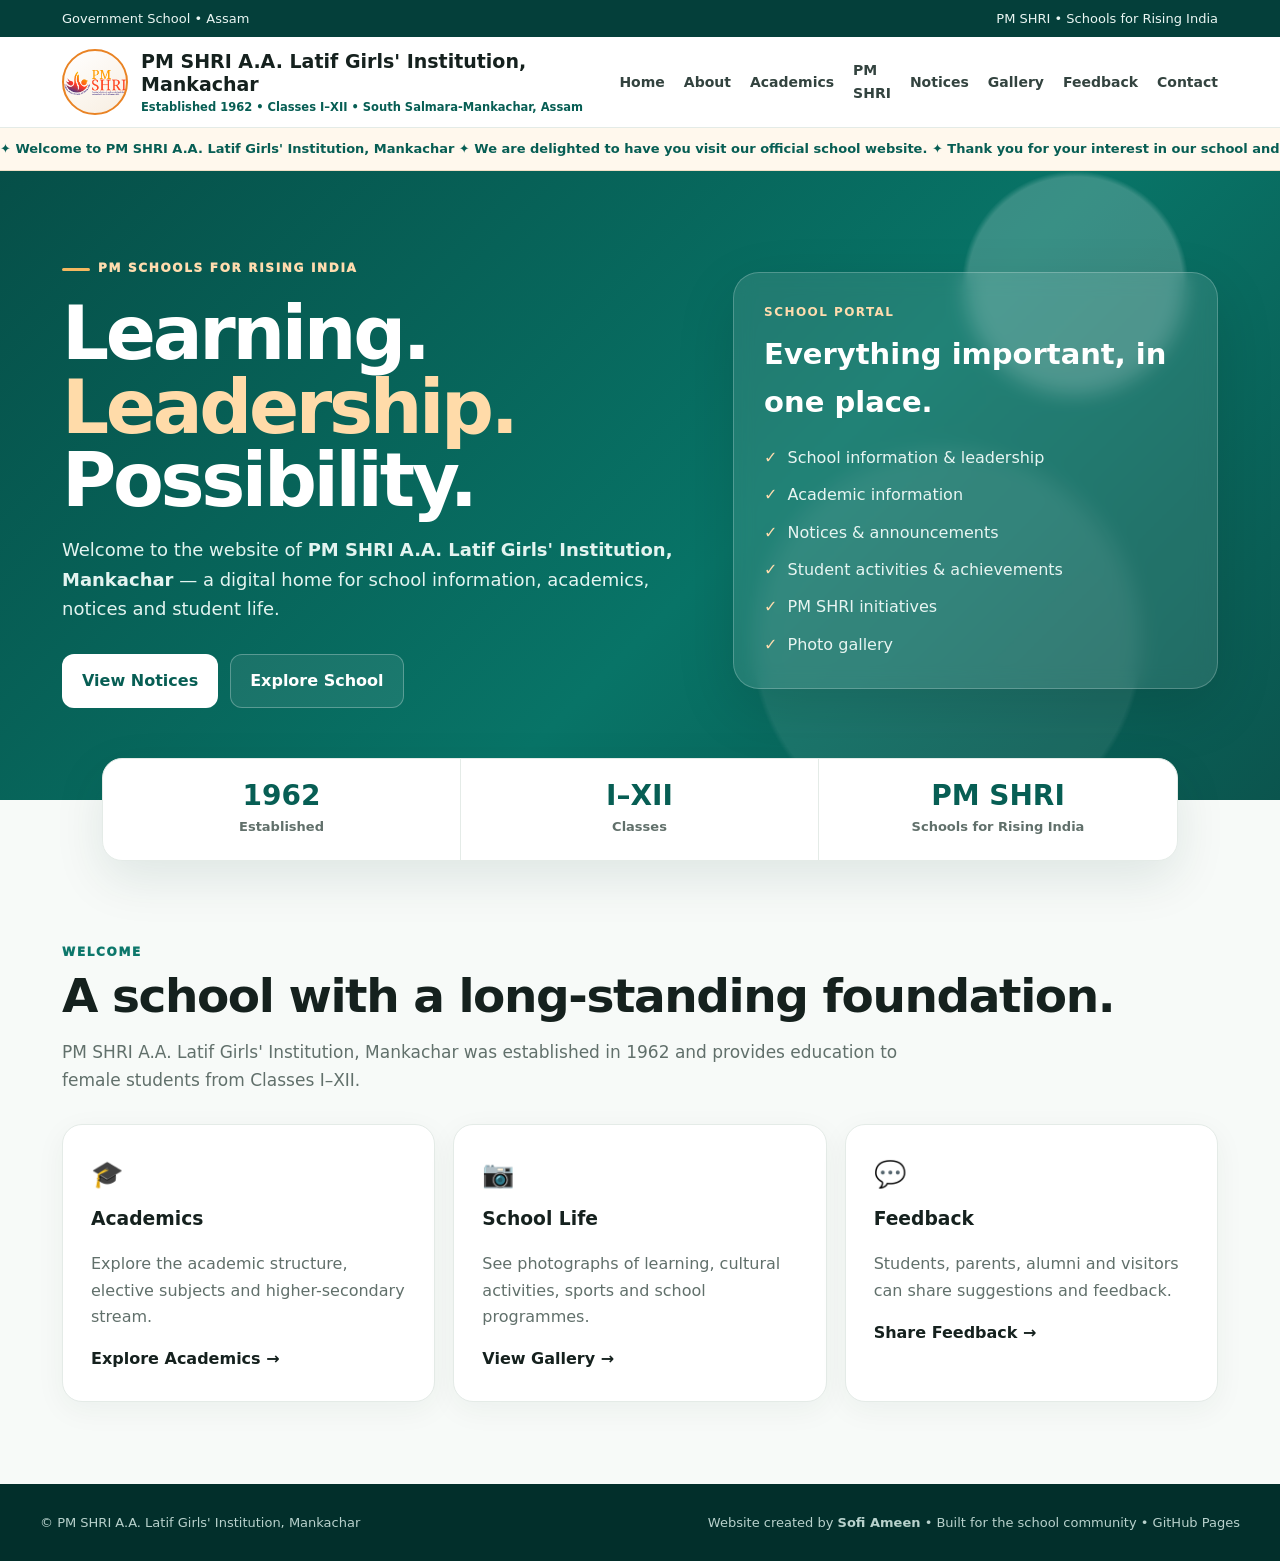
==== commit 051b6e2b: "Add files via upload" ====
--- a/index.html
+++ b/index.html
@@ -1,413 +1 @@
-<!doctype html>
-<html lang="en">
-<head>
-<!-- Google tag (gtag.js) -->
-<script async src="https://www.googletagmanager.com/gtag/js?id=G-VXDR3RZ91E"></script>
-<script>
-  window.dataLayer = window.dataLayer || [];
-  function gtag(){dataLayer.push(arguments);}
-  gtag('js', new Date());
-  gtag('config', 'G-VXDR3RZ91E');
-</script>
-<meta charset="utf-8">
-<meta name="viewport" content="width=device-width,initial-scale=1">
-<meta name="theme-color" content="#075e54">
-<title>PM SHRI A.A. Latif Girls' Institution, Mankachar</title>
-
-<meta name="description" content="PM SHRI A.A. Latif Girls' Institution, Mankachar, Assam — school information, academics, notices, gallery and PM SHRI initiatives.">
-<style>
-:root{
-  --green:#075e54;--green-dark:#043f3a;--green-soft:#0d776b;
-  --saffron:#e98324;--gold:#f4b860;--cream:#fff8ed;
-  --ink:#15211e;--muted:#61706b;--line:#e4ebe7;--white:#fff;
-  --shadow:0 18px 50px rgba(10,55,48,.10)
-}
-*{box-sizing:border-box}
-html{scroll-behavior:smooth}
-body{margin:0;font-family:Inter,ui-sans-serif,system-ui,-apple-system,"Segoe UI",Roboto,Arial,sans-serif;color:var(--ink);background:#f7faf8;line-height:1.65}
-a{color:inherit;text-decoration:none}
-.topbar{background:var(--green-dark);color:#eaf6f3;font-size:13px}
-.topbar-inner{max-width:1200px;margin:auto;padding:8px 22px;display:flex;justify-content:space-between;gap:12px;flex-wrap:wrap}
-header{position:sticky;top:0;z-index:50;background:rgba(255,255,255,.96);backdrop-filter:blur(12px);border-bottom:1px solid var(--line)}
-.nav{max-width:1200px;margin:auto;padding:12px 22px;display:flex;align-items:center;justify-content:space-between;gap:22px}
-.brand{display:flex;align-items:center;gap:13px;min-width:0}
-.logo-wrap img{width:100%;height:100%;object-fit:contain;display:block}.logo-wrap{width:66px;height:66px;flex:0 0 66px;border-radius:50%;display:grid;place-items:center;border:2px solid var(--saffron);background:linear-gradient(145deg,#fff,#f8eee1);color:var(--green);font-weight:950;text-align:center;line-height:1.02;font-size:12px}
-.brand-text{font-weight:900;font-size:19px;line-height:1.2}
-.brand-text small{display:block;margin-top:5px;color:var(--green);font-size:11.5px;font-weight:800;letter-spacing:.01em}
-nav{display:flex;align-items:center;gap:20px;font-size:14px;font-weight:800;color:#33433f}
-nav a{padding:8px 0}
-nav a:hover{color:var(--green)}
-.menu{display:none;border:0;background:transparent;font-size:27px;color:var(--green);cursor:pointer}
-.hero{position:relative;overflow:hidden;background:
- radial-gradient(circle at 84% 18%,rgba(255,255,255,.20) 0 9%,transparent 9.5%),
- radial-gradient(circle at 74% 75%,rgba(255,255,255,.08) 0 18%,transparent 18.5%),
- linear-gradient(135deg,#064f48,#087467 58%,#0b554e);color:#fff}
-.hero:after{content:"";position:absolute;inset:auto -10% -150px;height:280px;background:rgba(255,255,255,.04);transform:rotate(-4deg)}
-.hero-inner{position:relative;z-index:1;max-width:1200px;margin:auto;padding:82px 22px 92px;display:grid;grid-template-columns:1.12fr .88fr;gap:54px;align-items:center}
-.kicker{display:inline-flex;align-items:center;gap:8px;color:#ffdcae;font-size:12px;font-weight:950;letter-spacing:.14em;text-transform:uppercase}
-.kicker:before{content:"";width:28px;height:3px;background:var(--gold);border-radius:9px}
-.hero h1{font-size:clamp(42px,5.8vw,74px);line-height:.99;letter-spacing:-.045em;margin:18px 0}
-.hero h1 span{color:#ffdba9}
-.hero p{font-size:18px;max-width:700px;color:#e3f4f0;margin:0}
-.actions{display:flex;gap:12px;flex-wrap:wrap;margin-top:30px}
-.btn{display:inline-flex;align-items:center;justify-content:center;padding:13px 19px;border-radius:12px;font-weight:900;border:1px solid rgba(255,255,255,.28);transition:.2s}
-.btn:hover{transform:translateY(-2px)}
-.btn-primary{background:#fff;color:var(--green)}
-.btn-outline{background:rgba(255,255,255,.08);color:#fff}
-.hero-panel{border:1px solid rgba(255,255,255,.22);background:rgba(255,255,255,.10);border-radius:26px;padding:30px;box-shadow:0 20px 60px rgba(0,0,0,.12);backdrop-filter:blur(10px)}
-.hero-panel .mini{font-size:12px;letter-spacing:.12em;text-transform:uppercase;color:#ffdcae;font-weight:900}
-.hero-panel h2{font-size:29px;margin:8px 0 18px}
-.quick-list{list-style:none;padding:0;margin:0;display:grid;gap:11px}
-.quick-list li{display:flex;gap:10px;align-items:flex-start;color:#e8f5f2}
-.quick-list li:before{content:"✓";color:#ffdcae;font-weight:900}
-.stats{max-width:1120px;margin:-42px auto 0;position:relative;z-index:5;padding:0 22px}
-.stat-grid{background:#fff;border:1px solid var(--line);border-radius:20px;box-shadow:var(--shadow);display:grid;grid-template-columns:repeat(3,1fr);overflow:hidden}
-.stat{padding:22px 25px;text-align:center;border-right:1px solid var(--line)}
-.stat:last-child{border-right:0}
-.stat b{display:block;font-size:28px;color:var(--green);line-height:1.1}
-.stat span{display:block;color:var(--muted);font-size:13px;font-weight:750;margin-top:4px}
-.section{max-width:1200px;margin:auto;padding:82px 22px}
-.eyebrow{color:var(--green-soft);font-size:12px;font-weight:950;letter-spacing:.14em;text-transform:uppercase}
-.section h2{font-size:clamp(31px,4vw,47px);line-height:1.08;letter-spacing:-.03em;margin:8px 0 13px}
-.lead{max-width:800px;color:var(--muted);font-size:17px}
-.intro-grid{display:grid;grid-template-columns:1.15fr .85fr;gap:35px;align-items:stretch;margin-top:30px}
-.feature{background:#fff;border:1px solid var(--line);border-radius:22px;padding:30px;box-shadow:0 10px 34px rgba(15,54,47,.06)}
-.feature h3{margin:0 0 10px;font-size:22px}
-.feature p{color:var(--muted);margin:0 0 12px}
-.highlight{background:linear-gradient(145deg,#075e54,#0d776b);color:#fff;border-radius:22px;padding:30px;position:relative;overflow:hidden}
-.highlight:after{content:"";position:absolute;width:190px;height:190px;border-radius:50%;background:rgba(255,255,255,.08);right:-60px;bottom:-70px}
-.highlight h3{margin:0 0 12px;font-size:24px}
-.highlight p{color:#dcefeb}
-.principal{display:flex;gap:20px;align-items:center;margin-top:18px}
-.avatar{width:76px;height:76px;border-radius:50%;display:grid;place-items:center;background:#e9f3f0;color:var(--green);font-size:24px;font-weight:950;border:1px solid #cfe3dd}
-.principal b{display:block;font-size:18px}.principal span{color:#cce3de;font-size:13px}
-.cards{display:grid;grid-template-columns:repeat(3,1fr);gap:18px;margin-top:30px}
-.card{background:#fff;border:1px solid var(--line);border-radius:19px;padding:25px;box-shadow:0 8px 30px rgba(15,54,47,.05)}
-.card .icon{font-size:26px}.card h3{margin:8px 0 7px}.card p{color:var(--muted);margin:0}
-.pmshri{background:var(--cream)}
-.split{display:grid;grid-template-columns:1fr 1fr;gap:25px;margin-top:28px}
-.pm-box{background:#fff;border:1px solid #f0dfc7;border-radius:20px;padding:28px}
-.pm-box h3{margin-top:0}.pm-box p{color:var(--muted)}
-.quote{background:linear-gradient(145deg,#fff,#fffaf2);border-left:5px solid var(--saffron);border-radius:16px;padding:26px;font-size:19px}
-.quote small{font-size:13px;color:var(--muted)}
-.notice-wrap{margin-top:25px;background:#fff;border:1px solid var(--line);border-radius:20px;padding:8px 25px;box-shadow:0 8px 30px rgba(15,54,47,.05)}
-.notice{display:flex;gap:16px;align-items:flex-start;padding:20px 0;border-bottom:1px solid var(--line)}
-.notice:last-child{border-bottom:0}
-.date{min-width:72px;background:var(--green);color:#fff;border-radius:10px;text-align:center;padding:8px;font-weight:900}
-.date b{display:block;font-size:22px;line-height:1}.date small{font-size:10px;letter-spacing:.08em}
-.notice h3{margin:0 0 4px;font-size:17px}.notice p{margin:0;color:var(--muted);font-size:14px}
-.gallery{display:grid;grid-template-columns:repeat(3,1fr);gap:16px;margin-top:28px}
-.photo{aspect-ratio:4/3;border-radius:19px;border:1px solid var(--line);background:
- linear-gradient(135deg,#d8e8e3,#f8e6cf);display:flex;flex-direction:column;align-items:center;justify-content:center;text-align:center;color:#42615a;padding:20px;font-weight:850;overflow:hidden}
-.photo span{display:block;font-size:12px;font-weight:700;color:#5f746e;margin-top:5px}
-.photo.tall{aspect-ratio:4/3}
-.contact{background:var(--green-dark);color:#fff}
-.contact .lead{color:#d4e8e3}
-.contact-grid{display:grid;grid-template-columns:1fr 1fr;gap:25px;margin-top:28px}
-.contact-card{border:1px solid rgba(255,255,255,.15);background:rgba(255,255,255,.06);border-radius:20px;padding:27px}
-.contact-card h3{margin-top:0}
-.contact-row{display:flex;gap:12px;margin:13px 0;color:#e0efec}.contact-row b{min-width:95px;color:#fff}
-footer{background:#022f2b;color:#b8d1cc;padding:28px 22px;font-size:13px}
-.footer-inner{max-width:1200px;margin:auto;display:flex;justify-content:space-between;gap:15px;flex-wrap:wrap}
-@media(max-width:900px){
- nav{display:none;position:absolute;left:15px;right:15px;top:82px;background:#fff;border:1px solid var(--line);border-radius:16px;padding:12px 18px;box-shadow:var(--shadow);flex-direction:column;align-items:flex-start;gap:5px}
- nav.open{display:flex}.menu{display:block}
- .hero-inner,.intro-grid,.split,.contact-grid{grid-template-columns:1fr}
- .cards{grid-template-columns:1fr 1fr}.gallery{grid-template-columns:1fr 1fr}
- .hero-inner{padding-top:60px}
-}
-@media(max-width:560px){
- .topbar-inner{font-size:11px}.brand-text{font-size:14px}.brand-text small{font-size:9.5px}.logo-wrap{width:52px;height:52px;flex-basis:52px;font-size:10px}
- .hero h1{font-size:43px}.hero p{font-size:16px}.stat-grid{grid-template-columns:1fr}.stat{border-right:0;border-bottom:1px solid var(--line)}.stat:last-child{border-bottom:0}
- .cards,.gallery{grid-template-columns:1fr}.section{padding:65px 18px}.hero-inner{padding-left:18px;padding-right:18px}
-}
-
-.marquee{background:#fff8ed;border-bottom:1px solid #f0dfc7;overflow:hidden;white-space:nowrap}
-.marquee-track{display:inline-flex;min-width:max-content;animation:marquee 28s linear infinite;padding:10px 0;color:#075e54;font-size:13px;font-weight:850}
-.marquee-track span{margin-right:55px}
-@keyframes marquee{from{transform:translateX(0)}to{transform:translateX(-50%)}}
-.gallery .photo{position:relative;padding:0;display:block;background:#e7efec}
-.gallery .photo img{width:100%;height:100%;display:block;object-fit:cover}.gallery .photo img.rotated-dance{object-fit:contain;background:#e7efec}
-.gallery .photo figcaption{position:absolute;left:0;right:0;bottom:0;padding:12px 13px;background:linear-gradient(transparent,rgba(0,0,0,.78));color:#fff;font-size:14px;font-weight:850;text-align:left}
-.gallery .photo figcaption span{display:block;color:#e9f5f2;font-size:11px;font-weight:650;margin-top:2px}
-.contact a.email-link{color:#fff;text-decoration:underline;text-underline-offset:3px}
-
-.feedback{background:linear-gradient(145deg,#fff8ed,#ffffff)}
-.feedback-card{max-width:900px;margin:28px auto 0;background:#fff;border:1px solid var(--line);border-radius:22px;padding:34px;box-shadow:0 10px 34px rgba(15,54,47,.06);text-align:center}
-.feedback-card p{color:var(--muted);font-size:17px;max-width:720px;margin:0 auto 22px}
-.feedback-btn{background:var(--green);color:#fff;border:0;box-shadow:0 8px 22px rgba(7,94,84,.18)}
-.feedback-btn:hover{background:var(--green-soft)}
-.facility-grid{display:grid;grid-template-columns:repeat(3,1fr);gap:14px;margin-top:28px}
-.facility{background:#fff;border:1px solid var(--line);border-radius:16px;padding:18px;font-weight:800;color:#33433f}
-.faculty-grid{display:grid;grid-template-columns:repeat(3,1fr);gap:12px;margin-top:28px}
-.faculty{background:#fff;border:1px solid var(--line);border-radius:14px;padding:14px 16px;font-weight:750;color:#33433f}
-@media(max-width:900px){.facility-grid,.faculty-grid{grid-template-columns:1fr 1fr}}
-@media(max-width:560px){.facility-grid,.faculty-grid{grid-template-columns:1fr}}
-
-@media(prefers-reduced-motion:reduce){.marquee-track{animation:none}.marquee{overflow:auto}}
-</style>
-</head>
-<body>
-
-<div class="topbar">
-  <div class="topbar-inner">
-    <span>Government School • Assam</span>
-    <span>PM SHRI • Schools for Rising India</span>
-  </div>
-</div>
-
-<header>
-  <div class="nav">
-    <a class="brand" href="#home" aria-label="School home">
-      <div class="logo-wrap"><img src="pm-shri-logo.png" alt="PM SHRI logo"></div>
-      <div class="brand-text">
-        PM SHRI A.A. Latif Girls' Institution, Mankachar
-        <small>Established 1962 • Classes I–XII • South Salmara-Mankachar, Assam</small>
-      </div>
-    </a>
-    <button class="menu" onclick="toggleNav()" aria-label="Open navigation">☰</button>
-    <nav id="nav">
-      <a href="#home">Home</a><a href="#about">About</a><a href="#academics">Academics</a>
-      <a href="#pmshri">PM SHRI</a><a href="#academics">Academics</a><a href="#facilities">Facilities</a><a href="#faculty">Faculty</a><a href="#feedback">Feedback</a><a href="#notices">Notices</a><a href="#gallery">Gallery</a><a href="#contact">Contact</a>
-    </nav>
-  </div>
-</header>
-
-<div class="marquee" aria-label="School welcome message">
-  <div class="marquee-track">
-    <span>✦ Welcome to PM SHRI A.A. Latif Girls' Institution, Mankachar ✦ We are delighted to have you visit our official school website. ✦ Thank you for your interest in our school and its activities. ✦</span>
-    <span aria-hidden="true">✦ Welcome to PM SHRI A.A. Latif Girls' Institution, Mankachar ✦ We are delighted to have you visit our official school website. ✦ Thank you for your interest in our school and its activities. ✦</span>
-  </div>
-</div>
-
-<main id="home">
-<section class="hero">
-  <div class="hero-inner">
-    <div>
-      <div class="kicker">PM Schools for Rising India</div>
-      <h1>Learning.<br><span>Leadership.</span><br>Possibility.</h1>
-      <p>Welcome to the website of <strong>PM SHRI A.A. Latif Girls' Institution, Mankachar</strong> — a digital home for school information, academic updates, notices and student life.</p>
-      <div class="actions">
-        <a class="btn btn-primary" href="#notices">View Notices</a>
-        <a class="btn btn-outline" href="#about">Explore School</a>
-      </div>
-    </div>
-    <aside class="hero-panel">
-      <div class="mini">School Portal</div>
-      <h2>Everything important, in one place.</h2>
-      <ul class="quick-list">
-        <li>School information & leadership</li>
-        <li>Academic information</li>
-        <li>Notices & announcements</li>
-        <li>Student activities & achievements</li>
-        <li>PM SHRI initiatives</li>
-        <li>Photo gallery</li>
-      </ul>
-    </aside>
-  </div>
-</section>
-
-<div class="stats">
-  <div class="stat-grid">
-    <div class="stat"><b>1962</b><span>Established</span></div>
-    <div class="stat"><b>I–XII</b><span>Classes</span></div>
-    <div class="stat"><b>PM SHRI</b><span>Schools for Rising India</span></div>
-  </div>
-</div>
-
-<section class="section" id="about">
-  <div class="eyebrow">About the school</div>
-  <h2>PM SHRI A.A. Latif Girls' Institution</h2>
-  <p class="lead">PM SHRI A.A. Latif Girls' Institution, Mankachar was established in 1962 in South Salmara-Mankachar district of Assam. Located in Mankachar Block, the school is situated in a rural area and is committed to imparting quality education to female students from Classes I–XII.</p>
-
-  <div class="intro-grid">
-    <article class="feature">
-      <h3>School Profile</h3>
-      <p><strong>Established:</strong> 1962</p>
-      <p><strong>District:</strong> South Salmara-Mankachar</p>
-      <p><strong>Block:</strong> Mankachar</p>
-      <p><strong>PIN:</strong> 783131</p>
-      <p><strong>Area:</strong> Rural</p>
-      <p><strong>Students:</strong> Female students</p>
-      <p><strong>Classes:</strong> I–XII</p>
-      <p><strong>Affiliation:</strong> Board of Secondary Education, Assam (SEBA)</p>
-    </article>
-    <article class="highlight">
-      <h3>Principal's Message</h3>
-      <p>Education is a powerful force that moulds students into responsible and good citizens and helps transform the world for the better. At PM SHRI A.A. Latif Girls' Institution, we believe education is not merely about acquiring knowledge; it is about developing character, confidence, values and a sense of responsibility towards society.</p>
-      <p>Girls' education is especially important because educated girls become educated mothers, and educated mothers play a vital role in shaping the future generation. When mothers are educated, families become more aware, children receive better guidance, and the foundation of an educated and progressive nation becomes stronger.</p>
-      <div class="principal">
-        <div class="avatar">IH</div>
-        <div><b>Irshad Hassan</b><span>Principal</span></div>
-      </div>
-    </article>
-  </div>
-
-  <div class="cards">
-    <article class="card"><div class="icon">🎓</div><h3>Quality Education</h3><p>Committed to providing quality and inclusive education to girls from the local community.</p></article>
-    <article class="card"><div class="icon">🌱</div><h3>Holistic Development</h3><p>Encouraging academic, creative, cultural, practical and life-skill development.</p></article>
-    <article class="card"><div class="icon">💡</div><h3>Future Ready</h3><p>Promoting learning, technology, confidence, discipline, cooperation and social responsibility.</p></article>
-  </div>
-</section>
-
-<section class="section pmshri" id="pmshri">
-  <div class="eyebrow">PM SHRI</div>
-  <h2>Schools for Rising India</h2>
-  <div class="split">
-    <article class="pm-box">
-      <h3>About PM SHRI</h3>
-      <p>PM SHRI is a centrally sponsored scheme of the Government of India intended to develop more than 14,500 exemplar schools where students feel welcomed and cared for, with safe and stimulating learning environments, wide learning experiences and appropriate infrastructure.</p>
-      <p>The scheme is designed to showcase the implementation of the National Education Policy 2020 and to share learning and best practices with other schools.</p>
-    </article>
-    <article class="quote">
-      “PM SHRI schools shall set examples for the best in class in the country.”
-      <br><br><small>PM SHRI vision</small>
-    </article>
-  </div>
-</section>
-
-<section class="section" id="academics">
-  <div class="eyebrow">Academics</div>
-  <h2>Learning at our school</h2>
-  <p class="lead">The school provides education from Classes I to XII. Academic provision includes primary, middle, secondary and higher-secondary education, with Arts stream at the higher-secondary level.</p>
-  <div class="cards">
-    <article class="card"><div class="icon">📚</div><h3>Classes I–V</h3><p>Primary-level education with a focus on foundational learning and overall development.</p></article>
-    <article class="card"><div class="icon">🧪</div><h3>Classes VI–VIII</h3><p>Middle-level education supporting continued academic learning and student development.</p></article>
-    <article class="card"><div class="icon">📝</div><h3>Classes IX–X</h3><p><strong>Electives:</strong> Garment Designing, Tourism, Retail, Advanced Mathematics, Hindi and Geography.</p></article>
-    <article class="card"><div class="icon">🎓</div><h3>Classes XI–XII</h3><p><strong>Stream:</strong> Arts only. The school is affiliated to the Board of Secondary Education, Assam (SEBA), as confirmed for this website.</p></article>
-  </div>
-</section>
-
-<section class="section" id="vision">
-  <div class="eyebrow">Vision & Mission</div>
-  <h2>Empowering girls through education.</h2>
-  <div class="split">
-    <article class="pm-box"><h3>Our Vision</h3><p>To empower girls through quality education, knowledge, skills and values, enabling them to become confident, responsible and capable individuals who can contribute positively to their families, communities and the nation.</p></article>
-    <article class="pm-box"><h3>Our Mission</h3><ul>
-      <li>To provide quality and inclusive education to girls from the local community.</li>
-      <li>To develop students' knowledge, skills, confidence and character.</li>
-      <li>To encourage students to become responsible and good citizens.</li>
-      <li>To provide opportunities for academic, creative, cultural and practical skills.</li>
-      <li>To promote girls' education and empowerment as an important foundation for progress.</li>
-      <li>To nurture learning, discipline, cooperation and social responsibility.</li>
-    </ul></article>
-  </div>
-</section>
-
-<section class="section" id="facilities">
-  <div class="eyebrow">School Facilities</div>
-  <h2>Learning beyond the classroom.</h2>
-  <div class="facility-grid">
-    <div class="facility">Classrooms</div><div class="facility">Smart Classrooms</div><div class="facility">Library</div>
-    <div class="facility">Computer Lab</div><div class="facility">Science Lab</div><div class="facility">Playground</div>
-    <div class="facility">Drinking Water</div><div class="facility">Toilets</div><div class="facility">Electricity</div>
-    <div class="facility">Internet & ICT Facilities</div><div class="facility">Tele-Education Facility</div><div class="facility">Green House</div>
-    <div class="facility">Herbal Garden</div><div class="facility">Kitchen Garden</div><div class="facility">Sports Coach</div>
-    <div class="facility">Chess Coach</div><div class="facility">Music Coach</div>
-  </div>
-</section>
-
-<section class="section" id="faculty">
-  <div class="eyebrow">Our Faculty</div>
-  <h2>Dedicated teachers and staff.</h2>
-  <p class="lead">Our school is supported by a team of highly qualified, experienced and dedicated teachers who are committed to providing quality education and guiding students in their academic and personal development.</p>
-  <div class="faculty-grid">
-<div class="faculty">ABDUL WAHEB FARAJI</div><div class="faculty">ABDULLA AHMED</div><div class="faculty">BAHARUL ISLAM KHANDAKER</div><div class="faculty">BARUN NATH</div><div class="faculty">BEGOM SALMA ANSARY</div><div class="faculty">CHAYANIKA KALITA</div><div class="faculty">DIPANJALI SARMAH HAQUE</div><div class="faculty">FIROZ KHANDKAR</div><div class="faculty">GITA PAUL</div><div class="faculty">GOLAM MOHAMMAD FARUK</div><div class="faculty">HOSSAIN ALI MOLLAH</div><div class="faculty">IFTIQUAR ALI AHMED</div><div class="faculty">IRSHAD HASSAN</div><div class="faculty">MASUDA KHATUN</div><div class="faculty">MD HABIBUL HOQUE</div><div class="faculty">MD MEHBOOB ALOM</div><div class="faculty">MD MONOJ ISLAM</div><div class="faculty">MD SHAHEBUL ISLAM</div><div class="faculty">MD ZAFIUL AHASAN</div><div class="faculty">MUSADDAR RAHMAN</div><div class="faculty">NAZMA BEGUM</div><div class="faculty">RAJ PAUL</div><div class="faculty">SABINA YESMIN</div><div class="faculty">Saidur Rahman</div><div class="faculty">SANJIVA DUTTA</div><div class="faculty">SHAMSUN NEHAR</div><div class="faculty">SOFI AMEEN</div><div class="faculty">UMME KULSOM</div><div class="faculty">UTPAL BARMAN</div><div class="faculty">WALID AHMED</div><div class="faculty">ZENISH RAHMAN</div></div>
-</section>
-
-<section class="section" id="notices">
-  <div class="eyebrow">School notices</div>
-  <h2>Latest announcements</h2>
-  <div class="notice-wrap">
-    <div class="notice">
-      <div class="date"><small>NOTICE</small><b>01</b></div>
-      <div><h3>Official notices will appear here</h3><p>This area is ready for school circulars, examination notices, holidays, admissions and other announcements.</p></div>
-    </div>
-    <div class="notice">
-      <div class="date"><small>UPDATE</small><b>02</b></div>
-      <div><h3>School activities & achievements</h3><p>Add verified updates about competitions, celebrations, student achievements and PM SHRI activities.</p></div>
-    </div>
-  </div>
-</section>
-
-<section class="section" id="gallery">
-  <div class="eyebrow">Gallery</div>
-  <h2>Life at A.A. Latif Girls' Institution</h2>
-  <p class="lead">A selection of photographs showcasing learning, activities, campus life and student participation.</p>
-  <div class="gallery">
-    <figure class="photo"><img src="assets/Tele_Education.jpg" alt="Students participating in tele-education" loading="lazy"><figcaption>Tele-Education<span>Technology-enabled learning</span></figcaption></figure>
-    <figure class="photo"><img src="assets/smart_class.jpeg" alt="Students in a smart classroom" loading="lazy"><figcaption>Smart Classroom<span>Digital learning in action</span></figcaption></figure>
-    <figure class="photo"><img src="assets/CAMPUS(1).jpg" alt="School campus" loading="lazy"><figcaption>School Campus<span>Our learning environment</span></figcaption></figure>
-    <figure class="photo"><img src="assets/MORNING_ASSEMBLY(1).jpg" alt="Students during morning assembly" loading="lazy"><figcaption>Morning Assembly<span>School community</span></figcaption></figure>
-    <figure class="photo"><img src="assets/Anti_Tobacco.jpg" alt="Students and staff during an anti-tobacco activity" loading="lazy"><figcaption>Anti-Tobacco Activity<span>Awareness and healthy choices</span></figcaption></figure>
-    <figure class="photo"><img src="assets/social_Awareness.jpg" alt="Students participating in a social awareness programme" loading="lazy"><figcaption>Social Awareness<span>Community awareness programme</span></figcaption></figure>
-    <figure class="photo"><img src="assets/Expert_Talk_Program.jpg" alt="Students attending an expert talk programme" loading="lazy"><figcaption>Expert Talk Programme<span>Learning beyond the classroom</span></figcaption></figure>
-    <figure class="photo"><img src="assets/dance_performance.jpg" alt="Students presenting a dance performance" loading="lazy"><figcaption>Dance Performance<span>Culture and creativity</span></figcaption></figure>
-    <figure class="photo"><img src="assets/Street_Play.jpeg" alt="Students participating in a street play" loading="lazy"><figcaption>Street Play<span>Learning through performance</span></figcaption></figure>
-    <figure class="photo"><img src="assets/Go_As_You_Like_Program.jpeg" alt="Students participating in a Go As You Like programme" loading="lazy"><figcaption>Go As You Like Programme<span>Expression and participation</span></figcaption></figure>
-    <figure class="photo"><img src="assets/Kitchen_Garden.jpeg" alt="School kitchen garden" loading="lazy"><figcaption>School Kitchen Garden<span>Hands-on environmental learning</span></figcaption></figure>
-    <figure class="photo"><img src="assets/Yoga_Day.jpeg" alt="Students participating in Yoga Day activities" loading="lazy"><figcaption>Yoga Day<span>Wellness and mindfulness</span></figcaption></figure>
-    <figure class="photo"><img src="assets/yoga.jpeg" alt="Students participating in yoga activities" loading="lazy"><figcaption>Yoga Activity<span>Health and well-being</span></figcaption></figure>
-    <figure class="photo"><img src="assets/students.jpeg" alt="Students of PM SHRI A.A. Latif Girls' Institution" loading="lazy"><figcaption>Our Students<span>School life and community</span></figcaption></figure>
-    <figure class="photo"><img src="assets/CULTURAL_PROGRAM2.jpeg" alt="Students participating in a cultural programme" loading="lazy"><figcaption>Cultural Programme<span>Celebrating culture and creativity</span></figcaption></figure>
-    <figure class="photo"><img src="assets/SAMPRITI_BHOJAN.jpeg" alt="School community participating in Sampriti Bhojan" loading="lazy"><figcaption>Sampriti Bhojan<span>Community and togetherness</span></figcaption></figure>
-    <figure class="photo"><img src="assets/CULTURAL_PROGRAM.jpeg" alt="Students participating in a cultural programme" loading="lazy"><figcaption>Cultural Programme<span>Student participation and performance</span></figcaption></figure>
-    <figure class="photo"><img src="assets/SPORTS2.jpeg" alt="Students taking part in a school sports activity" loading="lazy"><figcaption>Sports Activity<span>Teamwork and participation</span></figcaption></figure>
-    <figure class="photo"><img src="assets/SPORTS.jpeg" alt="Students participating in sports at school" loading="lazy"><figcaption>Sports<span>Physical activity and sportsmanship</span></figcaption></figure>
-    <figure class="photo"><img src="assets/EXPERT_TALK.jpeg" alt="Expert talk programme at the school" loading="lazy"><figcaption>Expert Talk<span>Learning beyond the classroom</span></figcaption></figure>
-    <figure class="photo"><img src="assets/field_visit.jpeg" alt="Students preparing for a PM SHRI field visit" loading="lazy"><figcaption>Field Visit<span>Experiential learning and exploration</span></figcaption></figure>
-    <figure class="photo"><img src="assets/ekta_diwas.jpeg" alt="Students participating in Ekta Diwas and Run for Unity" loading="lazy"><figcaption>Ekta Diwas / Run for Unity<span>Unity and participation</span></figcaption></figure>
-    <figure class="photo"><img src="assets/expert_talk_2.jpeg" alt="Students attending an expert talk" loading="lazy"><figcaption>Expert Talk<span>Learning beyond the classroom</span></figcaption></figure>
-    <figure class="photo"><img src="assets/auditorium.jpeg" alt="Students participating in an auditorium programme" loading="lazy"><figcaption>Auditorium Programme<span>School programme</span></figcaption></figure>
-    <figure class="photo"><img src="assets/farewell_class_x.jpeg" alt="Farewell programme for Class X students" loading="lazy"><figcaption>Farewell to Class X<span>Celebrating a school milestone</span></figcaption></figure>
-    <figure class="photo"><img src="assets/freshers_social.jpeg" alt="Freshers' Social programme" loading="lazy"><figcaption>Freshers' Social<span>Student interaction and culture</span></figcaption></figure>
-    <figure class="photo"><img class="rotated-dance" src="assets/dance_program_rotated.jpeg" alt="Students presenting a dance programme" loading="lazy"><figcaption>Dance Programme<span>Culture and creativity</span></figcaption></figure>
-    <figure class="photo"><img src="assets/auditorium2.jpeg" alt="Students participating in an auditorium programme" loading="lazy"><figcaption>Auditorium Programme<span>School activities</span></figcaption></figure>
-    <figure class="photo"><img src="assets/green_house.jpeg" alt="School green house" loading="lazy"><figcaption>Green House<span>Hands-on environmental learning</span></figcaption></figure>
-  </div>
-</section>
-
-<section class="section feedback" id="feedback">
-  <div class="eyebrow">Feedback & Suggestions</div>
-  <h2>We value your feedback.</h2>
-  <div class="feedback-card">
-    <p>Students, parents, alumni and visitors are welcome to share their suggestions, feedback and experiences with our school. Your feedback helps us identify areas for improvement and continue our efforts towards providing quality education.</p>
-    <a class="btn feedback-btn" href="https://forms.gle/HUktQdHPuWs86jkc8" target="_blank" rel="noopener">💬 Share Your Feedback</a>
-  </div>
-</section>
-
-<section class="section contact" id="contact">
-  <div class="eyebrow" style="color:#9ed9cf">Contact</div>
-  <h2>Connect with the school.</h2>
-  <p class="lead">Verified contact details can be added here when available. No private personal information is included in this first public version.</p>
-  <div class="contact-grid">
-    <div class="contact-card">
-      <h3>School</h3>
-      <div class="contact-row"><b>Name</b><span>PM SHRI A.A. Latif Girls' Institution</span></div>
-      <div class="contact-row"><b>Location</b><span>Mankachar, South Salmara-Mankachar, Assam</span></div>
-      <div class="contact-row"><b>Email</b><span><a class="email-link" href="mailto:aalgi@rediffmail.com">aalgi@rediffmail.com</a></span></div>
-      <div class="contact-row"><b>Established</b><span>1962</span></div>
-    </div>
-    <div class="contact-card">
-      <h3>Principal</h3>
-      <div class="contact-row"><b>Name</b><span>Irshad Hassan</span></div>
-      <div class="contact-row"><b>Role</b><span>Principal</span></div>
-      <div class="contact-row"><b>Website</b><span>aalgi.github.io</span></div>
-    </div>
-  </div>
-</section>
-</main>
-
-<footer>
-  <div class="footer-inner">
-    <span>© PM SHRI A.A. Latif Girls' Institution, Mankachar</span>
-    <span>Website created by <strong>Sofi Ameen</strong> • Built for the school community • GitHub Pages</span>
-  </div>
-</footer>
-
-<script>
-function toggleNav(){document.getElementById('nav').classList.toggle('open')}
-document.querySelectorAll('#nav a').forEach(a=>a.addEventListener('click',()=>document.getElementById('nav').classList.remove('open')));
-</script>
-</body>
-</html>
+<!doctype html><html lang="en"><head><meta charset="utf-8"><meta name="viewport" content="width=device-width,initial-scale=1"><meta name="theme-color" content="#075e54"><title>Home | PM SHRI A.A. Latif Girls' Institution</title><meta name="description" content="Official website of PM SHRI A.A. Latif Girls' Institution, Mankachar, Assam."><script async src="https://www.googletagmanager.com/gtag/js?id=G-VXDR3RZ91E"></script><script>window.dataLayer=window.dataLayer||[];function gtag(){dataLayer.push(arguments);}gtag('js',new Date());gtag('config','G-VXDR3RZ91E');</script><link rel="stylesheet" href="style.css"></head><body><div class="topbar"><div class="topbar-inner"><span>Government School • Assam</span><span>PM SHRI • Schools for Rising India</span></div></div><header><div class="nav"><a class="brand" href="index.html"><div class="logo-wrap"><img src="pm-shri-logo.png" alt="PM SHRI logo"></div><div class="brand-text">PM SHRI A.A. Latif Girls' Institution, Mankachar<small>Established 1962 • Classes I–XII • South Salmara-Mankachar, Assam</small></div></a><button class="menu" onclick="toggleNav()" aria-label="Open navigation">☰</button><nav id="nav"><a href="index.html" class="active">Home</a><a href="about.html" class="">About</a><a href="academics.html" class="">Academics</a><a href="pm-shri.html" class="">PM SHRI</a><a href="notices.html" class="">Notices</a><a href="gallery.html" class="">Gallery</a><a href="feedback.html" class="">Feedback</a><a href="contact.html" class="">Contact</a></nav></div></header><div class="marquee"><div class="marquee-track"><span>✦ Welcome to PM SHRI A.A. Latif Girls' Institution, Mankachar ✦ We are delighted to have you visit our official school website. ✦ Thank you for your interest in our school and its activities. ✦</span><span aria-hidden="true">✦ Welcome to PM SHRI A.A. Latif Girls' Institution, Mankachar ✦ We are delighted to have you visit our official school website. ✦ Thank you for your interest in our school and its activities. ✦</span></div></div><main><section class="hero"><div class="hero-inner"><div><div class="kicker">PM Schools for Rising India</div><h1>Learning.<br><span>Leadership.</span><br>Possibility.</h1><p>Welcome to the website of <strong>PM SHRI A.A. Latif Girls' Institution, Mankachar</strong> — a digital home for school information, academics, notices and student life.</p><div class="actions"><a class="btn btn-primary" href="notices.html">View Notices</a><a class="btn btn-outline" href="about.html">Explore School</a></div></div><aside class="hero-panel"><div class="mini">School Portal</div><h2>Everything important, in one place.</h2><ul class="quick-list"><li>School information & leadership</li><li>Academic information</li><li>Notices & announcements</li><li>Student activities & achievements</li><li>PM SHRI initiatives</li><li>Photo gallery</li></ul></aside></div></section><div class="stats"><div class="stat-grid"><div class="stat"><b>1962</b><span>Established</span></div><div class="stat"><b>I–XII</b><span>Classes</span></div><div class="stat"><b>PM SHRI</b><span>Schools for Rising India</span></div></div></div><section class="section"><div class="eyebrow">Welcome</div><h2>A school with a long-standing foundation.</h2><p class="lead">PM SHRI A.A. Latif Girls' Institution, Mankachar was established in 1962 and provides education to female students from Classes I–XII.</p><div class="cards"><article class="card"><div class="icon">🎓</div><h3>Academics</h3><p>Explore the academic structure, elective subjects and higher-secondary stream.</p><a href="academics.html"><strong>Explore Academics →</strong></a></article><article class="card"><div class="icon">📷</div><h3>School Life</h3><p>See photographs of learning, cultural activities, sports and school programmes.</p><a href="gallery.html"><strong>View Gallery →</strong></a></article><article class="card"><div class="icon">💬</div><h3>Feedback</h3><p>Students, parents, alumni and visitors can share suggestions and feedback.</p><a href="feedback.html"><strong>Share Feedback →</strong></a></article></div></section></main><footer><div class="footer-inner"><span>© PM SHRI A.A. Latif Girls' Institution, Mankachar</span><span>Website created by <strong>Sofi Ameen</strong> • Built for the school community • GitHub Pages</span></div></footer><script>function toggleNav(){document.getElementById('nav').classList.toggle('open')}document.querySelectorAll('#nav a').forEach(a=>a.addEventListener('click',()=>document.getElementById('nav').classList.remove('open')));</script></body></html>
--- a/style.css
+++ b/style.css
@@ -0,0 +1,3 @@
+:root{--green:#075e54;--green-dark:#043f3a;--green-soft:#0d776b;--saffron:#e98324;--gold:#f4b860;--cream:#fff8ed;--ink:#15211e;--muted:#61706b;--line:#e4ebe7;--white:#fff;--shadow:0 18px 50px rgba(10,55,48,.10)}
+*{box-sizing:border-box}html{scroll-behavior:smooth}body{margin:0;font-family:Inter,ui-sans-serif,system-ui,-apple-system,"Segoe UI",Roboto,Arial,sans-serif;color:var(--ink);background:#f7faf8;line-height:1.65}a{color:inherit;text-decoration:none}.topbar{background:var(--green-dark);color:#eaf6f3;font-size:13px}.topbar-inner{max-width:1200px;margin:auto;padding:8px 22px;display:flex;justify-content:space-between;gap:12px;flex-wrap:wrap}header{position:sticky;top:0;z-index:50;background:rgba(255,255,255,.96);backdrop-filter:blur(12px);border-bottom:1px solid var(--line)}.nav{max-width:1200px;margin:auto;padding:12px 22px;display:flex;align-items:center;justify-content:space-between;gap:22px}.brand{display:flex;align-items:center;gap:13px;min-width:0}.logo-wrap{width:66px;height:66px;flex:0 0 66px;border-radius:50%;display:grid;place-items:center;border:2px solid var(--saffron);background:linear-gradient(145deg,#fff,#f8eee1);overflow:hidden}.logo-wrap img{width:100%;height:100%;object-fit:contain;display:block}.brand-text{font-weight:900;font-size:19px;line-height:1.2}.brand-text small{display:block;margin-top:5px;color:var(--green);font-size:11.5px;font-weight:800}nav{display:flex;align-items:center;gap:19px;font-size:14px;font-weight:800;color:#33433f}nav a{padding:8px 0}nav a:hover{color:var(--green)}.menu{display:none;border:0;background:transparent;font-size:27px;color:var(--green);cursor:pointer}.marquee{background:#fff8ed;border-bottom:1px solid #f0dfc7;overflow:hidden;white-space:nowrap}.marquee-track{display:inline-flex;min-width:max-content;animation:marquee 28s linear infinite;padding:10px 0;color:#075e54;font-size:13px;font-weight:850}.marquee-track span{margin-right:55px}@keyframes marquee{from{transform:translateX(0)}to{transform:translateX(-50%)}}.hero{position:relative;overflow:hidden;background:radial-gradient(circle at 84% 18%,rgba(255,255,255,.20) 0 9%,transparent 9.5%),radial-gradient(circle at 74% 75%,rgba(255,255,255,.08) 0 18%,transparent 18.5%),linear-gradient(135deg,#064f48,#087467 58%,#0b554e);color:#fff}.hero-inner{position:relative;z-index:1;max-width:1200px;margin:auto;padding:82px 22px 92px;display:grid;grid-template-columns:1.12fr .88fr;gap:54px;align-items:center}.kicker,.eyebrow{color:var(--green-soft);font-size:12px;font-weight:950;letter-spacing:.14em;text-transform:uppercase}.kicker{display:inline-flex;align-items:center;gap:8px;color:#ffdcae}.kicker:before{content:"";width:28px;height:3px;background:var(--gold);border-radius:9px}.hero h1{font-size:clamp(42px,5.8vw,74px);line-height:.99;letter-spacing:-.045em;margin:18px 0}.hero h1 span{color:#ffdba9}.hero p{font-size:18px;max-width:700px;color:#e3f4f0;margin:0}.actions{display:flex;gap:12px;flex-wrap:wrap;margin-top:30px}.btn{display:inline-flex;align-items:center;justify-content:center;padding:13px 19px;border-radius:12px;font-weight:900;border:1px solid rgba(255,255,255,.28);transition:.2s}.btn:hover{transform:translateY(-2px)}.btn-primary{background:#fff;color:var(--green)}.btn-outline{background:rgba(255,255,255,.08);color:#fff}.hero-panel{border:1px solid rgba(255,255,255,.22);background:rgba(255,255,255,.10);border-radius:26px;padding:30px;box-shadow:0 20px 60px rgba(0,0,0,.12);backdrop-filter:blur(10px)}.hero-panel .mini{font-size:12px;letter-spacing:.12em;text-transform:uppercase;color:#ffdcae;font-weight:900}.hero-panel h2{font-size:29px;margin:8px 0 18px}.quick-list{list-style:none;padding:0;margin:0;display:grid;gap:11px}.quick-list li{display:flex;gap:10px;color:#e8f5f2}.quick-list li:before{content:"✓";color:#ffdcae;font-weight:900}.stats{max-width:1120px;margin:-42px auto 0;position:relative;z-index:5;padding:0 22px}.stat-grid{background:#fff;border:1px solid var(--line);border-radius:20px;box-shadow:var(--shadow);display:grid;grid-template-columns:repeat(3,1fr);overflow:hidden}.stat{padding:22px 25px;text-align:center;border-right:1px solid var(--line)}.stat:last-child{border-right:0}.stat b{display:block;font-size:28px;color:var(--green);line-height:1.1}.stat span{display:block;color:var(--muted);font-size:13px;font-weight:750;margin-top:4px}.section{max-width:1200px;margin:auto;padding:82px 22px}.section h2{font-size:clamp(31px,4vw,47px);line-height:1.08;letter-spacing:-.03em;margin:8px 0 13px}.lead{max-width:850px;color:var(--muted);font-size:17px}.intro-grid,.split,.contact-grid{display:grid;grid-template-columns:1fr 1fr;gap:25px;margin-top:28px}.feature,.card,.pm-box,.contact-card,.feedback-box{background:#fff;border:1px solid var(--line);border-radius:20px;padding:28px;box-shadow:0 8px 30px rgba(15,54,47,.05)}.feature h3,.pm-box h3,.contact-card h3{margin-top:0}.feature p,.pm-box p,.card p{color:var(--muted)}.highlight{background:linear-gradient(145deg,#075e54,#0d776b);color:#fff;border-radius:22px;padding:30px}.highlight p{color:#dcefeb}.principal{display:flex;gap:20px;align-items:center;margin-top:18px}.avatar{width:76px;height:76px;border-radius:50%;display:grid;place-items:center;background:#e9f3f0;color:var(--green);font-size:24px;font-weight:950;border:1px solid #cfe3dd}.principal b{display:block;font-size:18px}.principal span{color:var(--muted);font-size:13px}.cards{display:grid;grid-template-columns:repeat(3,1fr);gap:18px;margin-top:30px}.card .icon{font-size:26px}.card h3{margin:8px 0 7px}.pmshri{background:var(--cream)}.quote{background:linear-gradient(145deg,#fff,#fffaf2);border-left:5px solid var(--saffron);border-radius:16px;padding:26px;font-size:19px}.quote small{font-size:13px;color:var(--muted)}.notice-wrap{margin-top:25px;background:#fff;border:1px solid var(--line);border-radius:20px;padding:8px 25px;box-shadow:0 8px 30px rgba(15,54,47,.05)}.notice{display:flex;gap:16px;align-items:flex-start;padding:20px 0;border-bottom:1px solid var(--line)}.notice:last-child{border-bottom:0}.date{min-width:72px;background:var(--green);color:#fff;border-radius:10px;text-align:center;padding:8px;font-weight:900}.date b{display:block;font-size:22px;line-height:1}.date small{font-size:10px;letter-spacing:.08em}.notice h3{margin:0 0 4px;font-size:17px}.notice p{margin:0;color:var(--muted);font-size:14px}.gallery{display:grid;grid-template-columns:repeat(3,1fr);gap:16px;margin-top:28px}.photo{position:relative;aspect-ratio:4/3;border-radius:19px;border:1px solid var(--line);background:#e7efec;overflow:hidden;margin:0}.photo img{width:100%;height:100%;display:block;object-fit:cover}.photo figcaption{position:absolute;left:0;right:0;bottom:0;padding:12px 13px;background:linear-gradient(transparent,rgba(0,0,0,.78));color:#fff;font-size:14px;font-weight:850}.photo figcaption span{display:block;color:#e9f5f2;font-size:11px;font-weight:650;margin-top:2px}.contact{background:var(--green-dark);color:#fff}.contact .lead{color:#d4e8e3}.contact-card{border-color:rgba(255,255,255,.15);background:rgba(255,255,255,.06)}.contact-row{display:flex;gap:12px;margin:13px 0;color:#e0efec}.contact-row b{min-width:105px;color:#fff}.email-link{color:#fff;text-decoration:underline;text-underline-offset:3px}.subject-list,.facility-list,.staff-list{display:grid;gap:12px;margin-top:22px}.subject-list div,.facility-list div{padding:14px 17px;background:#f7faf8;border:1px solid var(--line);border-radius:12px}.staff-list{grid-template-columns:repeat(3,1fr)}.staff-list div{padding:13px 15px;background:#fff;border:1px solid var(--line);border-radius:12px;font-weight:750}.feedback-box{text-align:center;background:linear-gradient(145deg,#fff,#fff8ed)}.feedback-box .btn{background:var(--green);color:#fff;border-color:var(--green);margin-top:15px}.subnav{background:#eef6f3;border-bottom:1px solid var(--line)}.subnav-inner{max-width:1200px;margin:auto;padding:12px 22px;display:flex;gap:18px;flex-wrap:wrap;font-size:13px;font-weight:800;color:var(--green)}footer{background:#022f2b;color:#b8d1cc;padding:28px 22px;font-size:13px}.footer-inner{max-width:1200px;margin:auto;display:flex;justify-content:space-between;gap:15px;flex-wrap:wrap}@media(max-width:900px){nav{display:none;position:absolute;left:15px;right:15px;top:82px;background:#fff;border:1px solid var(--line);border-radius:16px;padding:12px 18px;box-shadow:var(--shadow);flex-direction:column;align-items:flex-start;gap:5px}.nav{position:relative}.nav nav.open{display:flex}.menu{display:block}.hero-inner,.intro-grid,.split,.contact-grid{grid-template-columns:1fr}.cards{grid-template-columns:1fr 1fr}.gallery{grid-template-columns:1fr 1fr}.staff-list{grid-template-columns:1fr 1fr}}@media(max-width:560px){.topbar-inner{font-size:11px}.brand-text{font-size:14px}.brand-text small{font-size:9.5px}.logo-wrap{width:52px;height:52px;flex-basis:52px}.hero h1{font-size:43px}.hero p{font-size:16px}.stat-grid{grid-template-columns:1fr}.stat{border-right:0;border-bottom:1px solid var(--line)}.stat:last-child{border-bottom:0}.cards,.gallery,.staff-list{grid-template-columns:1fr}.section{padding:65px 18px}.hero-inner{padding-left:18px;padding-right:18px}.notice{flex-direction:column}.contact-row{flex-direction:column;gap:2px}}
+@media(prefers-reduced-motion:reduce){.marquee-track{animation:none}.marquee{overflow:auto}}
